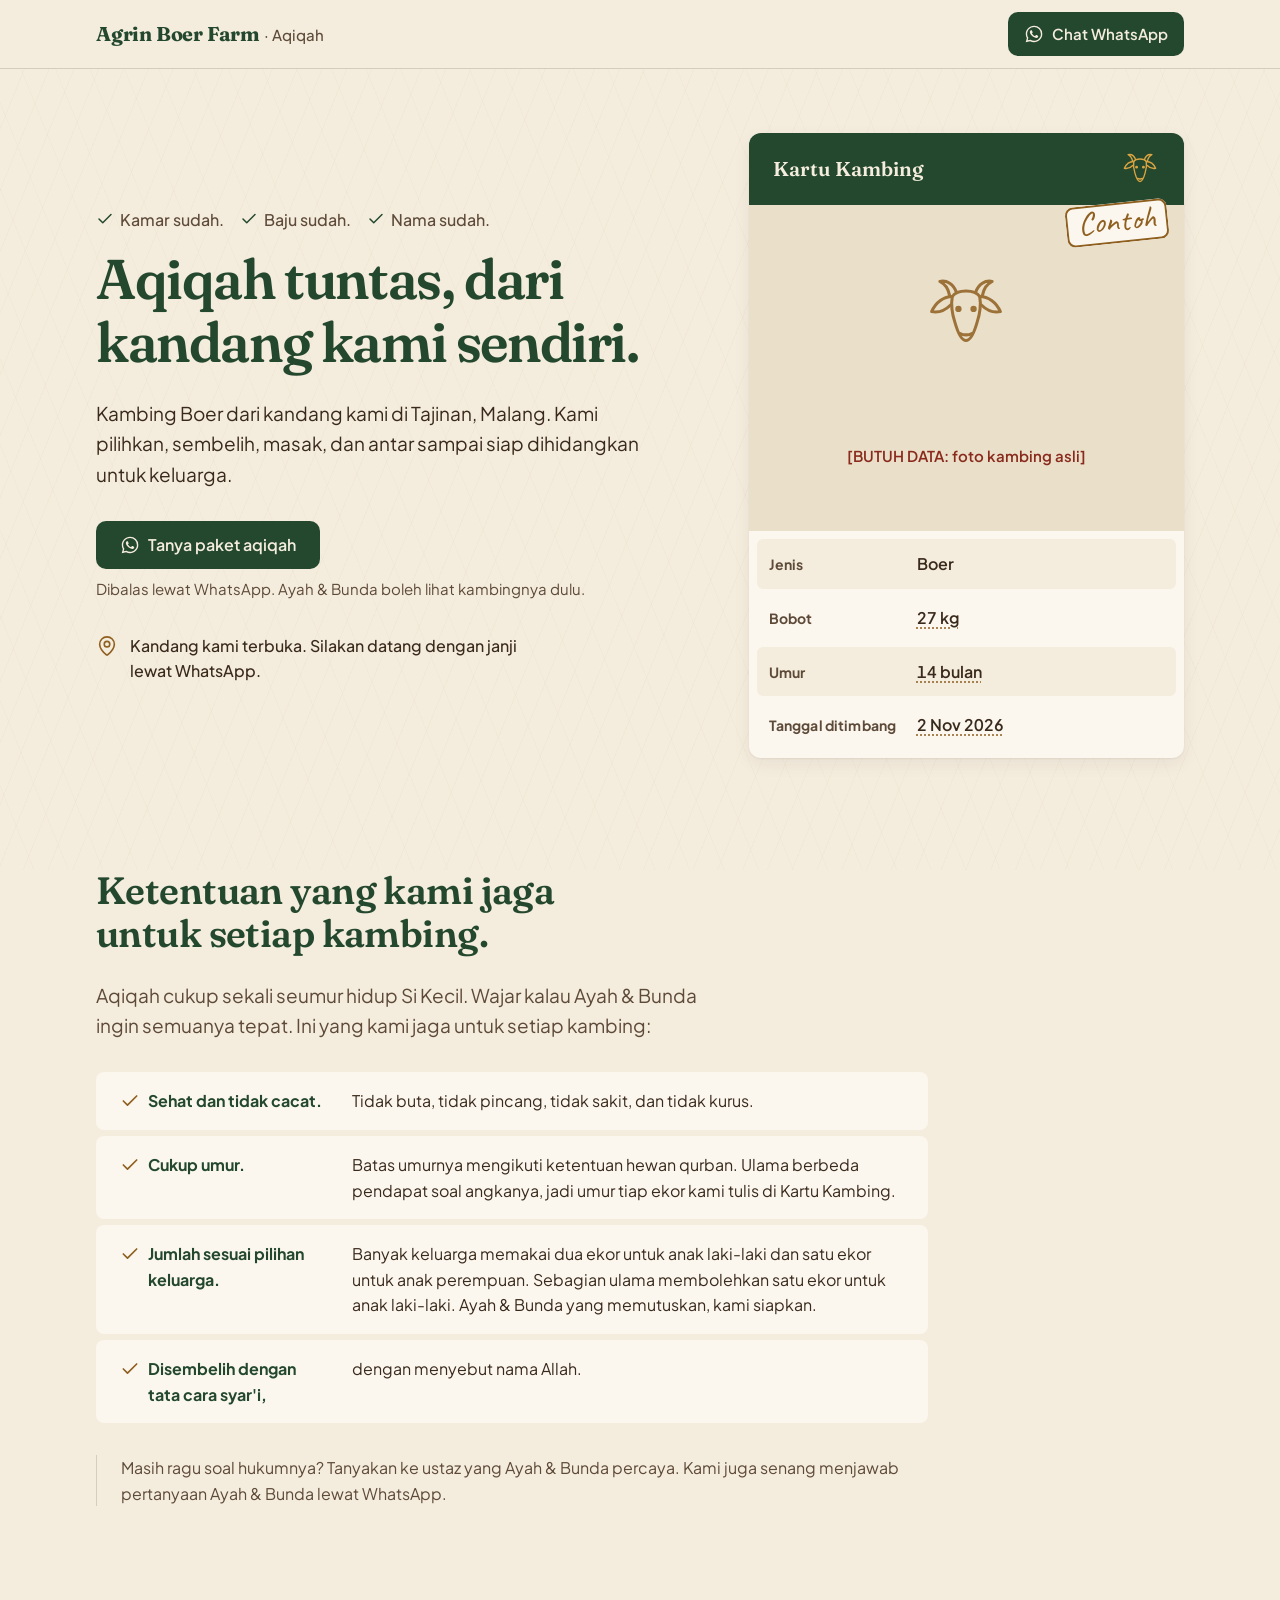
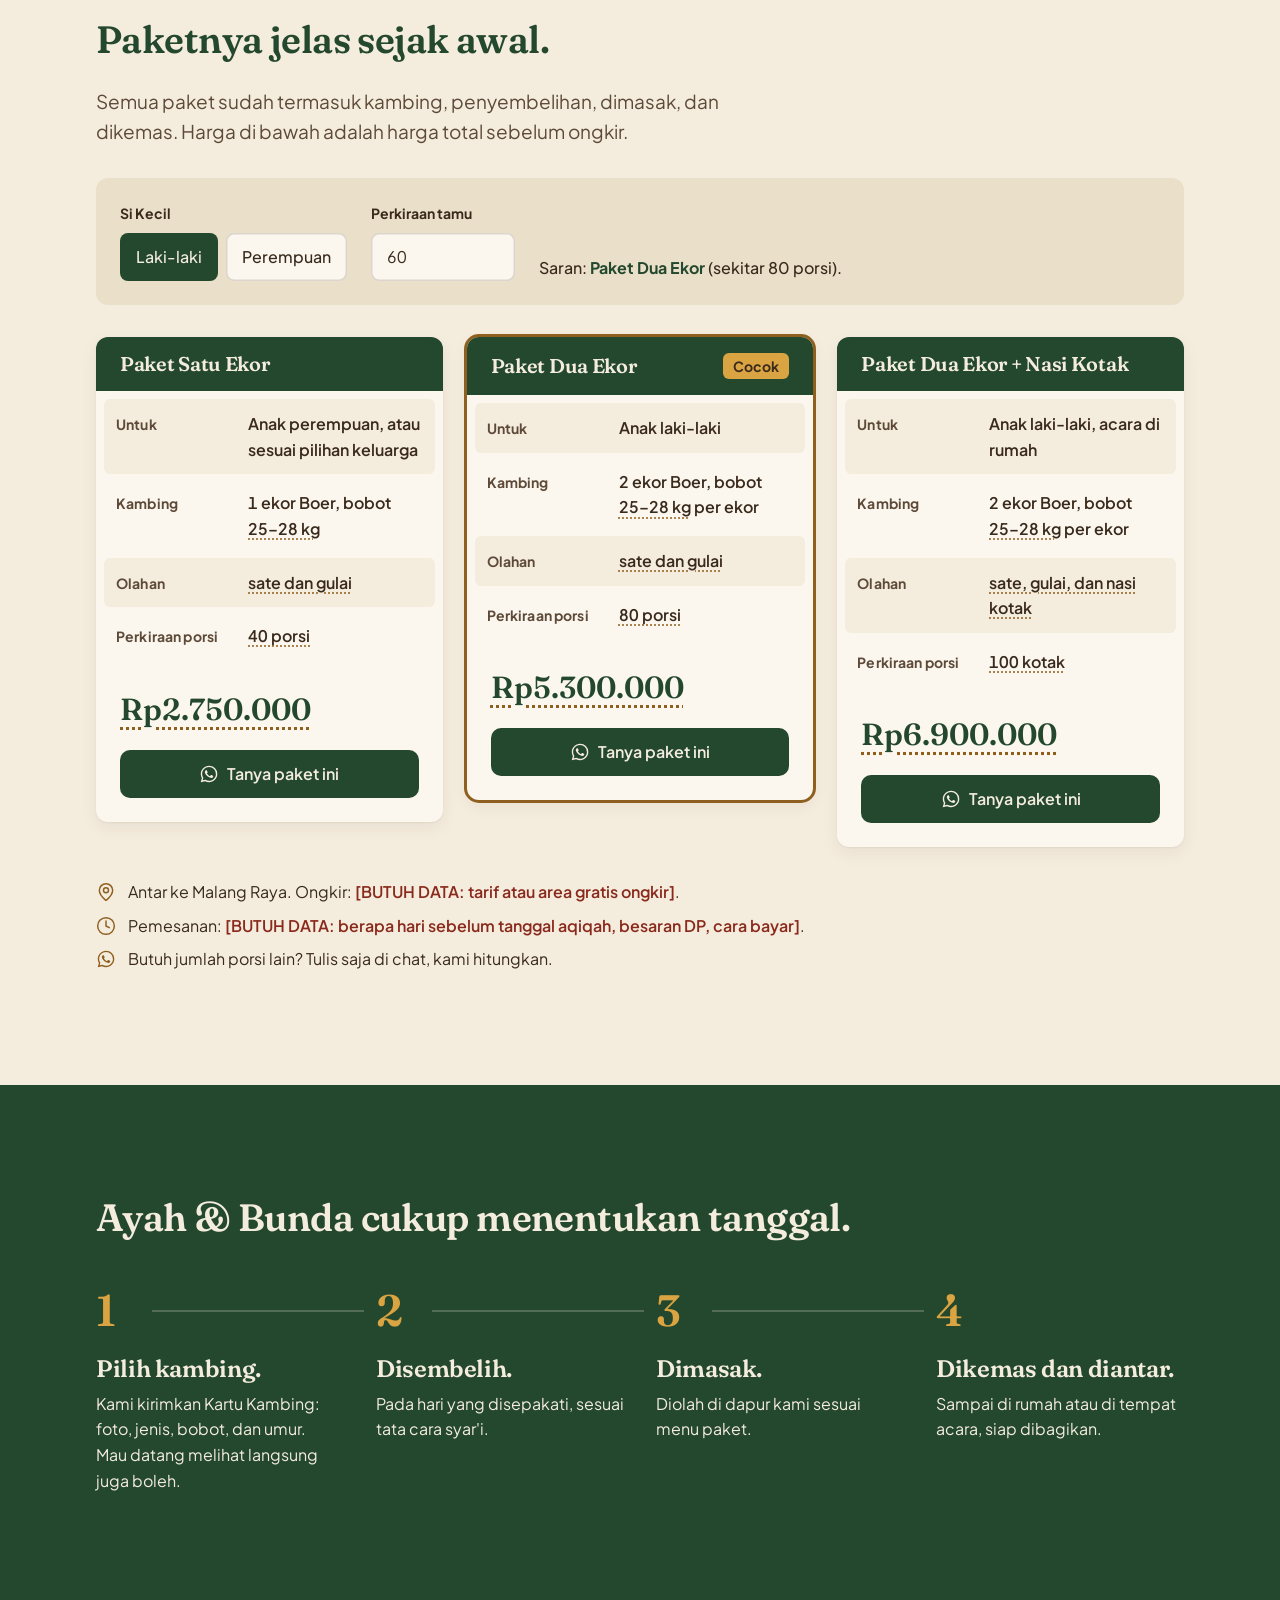
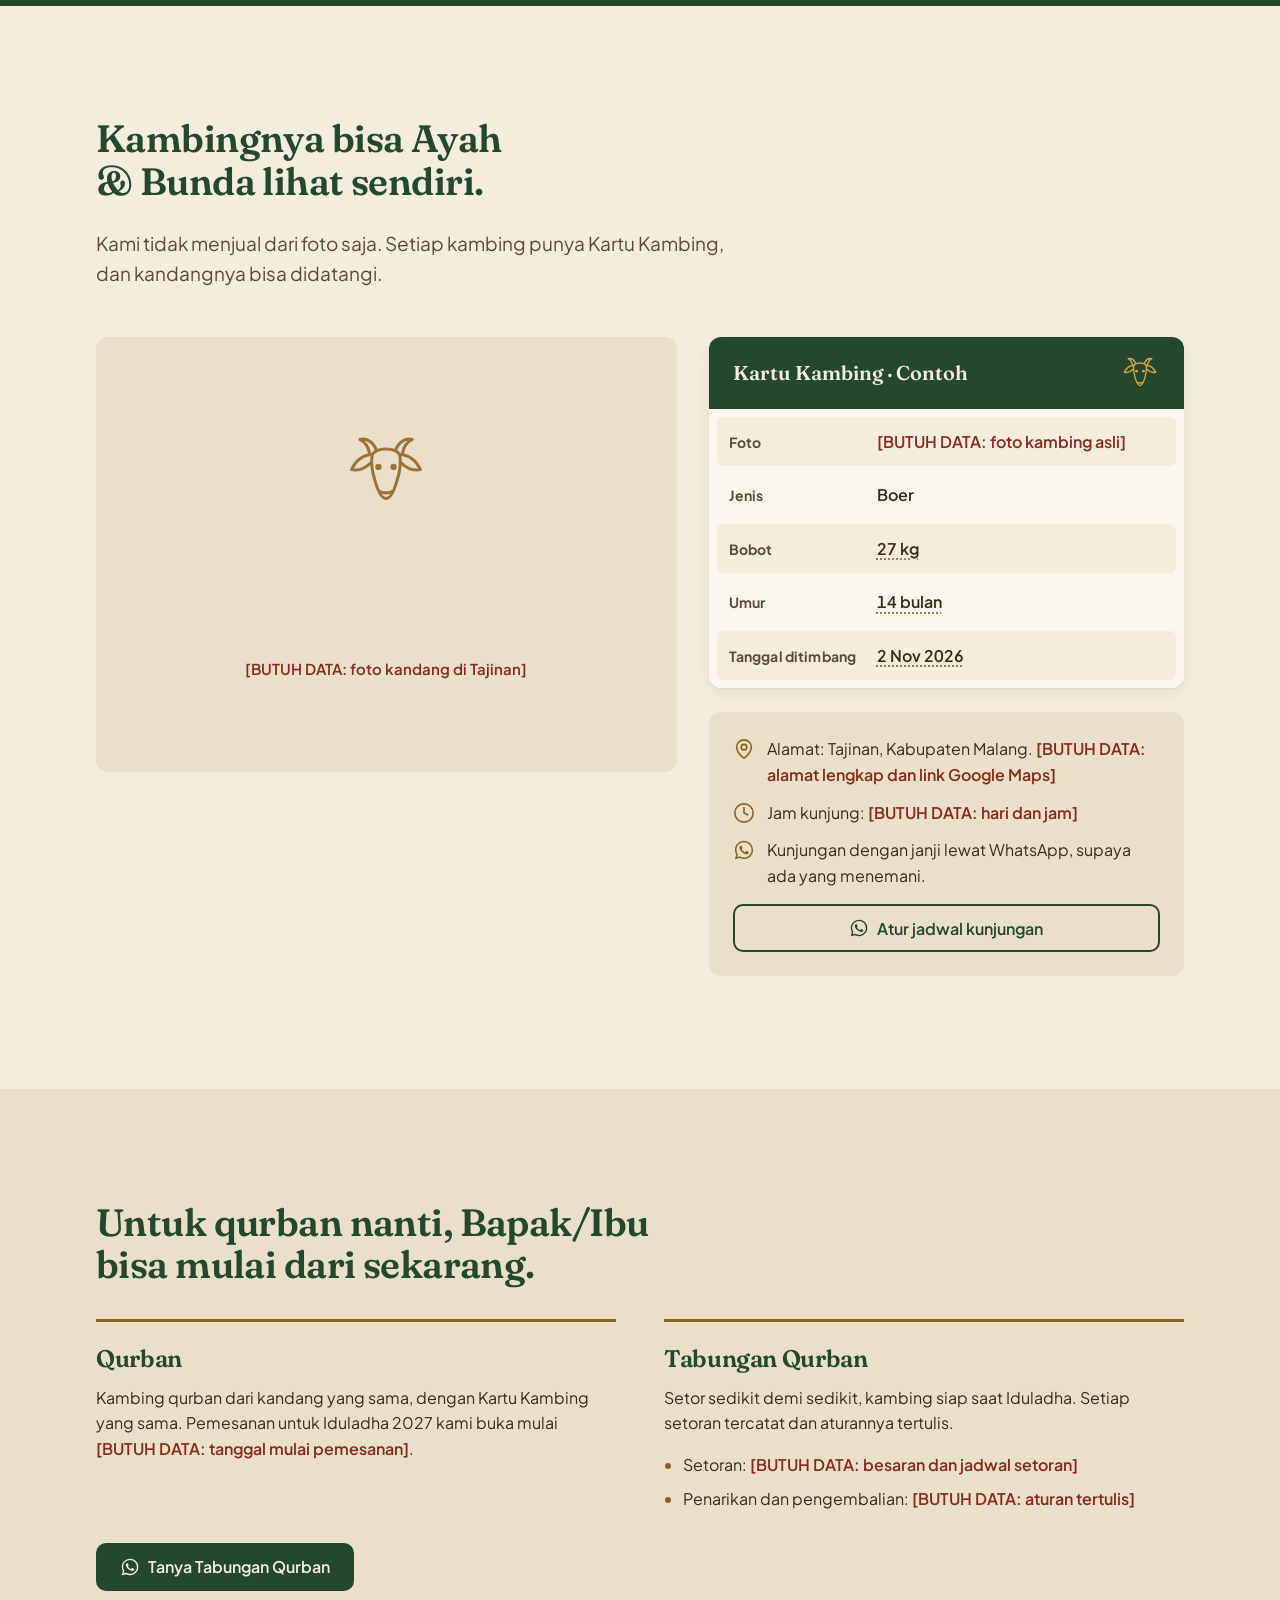
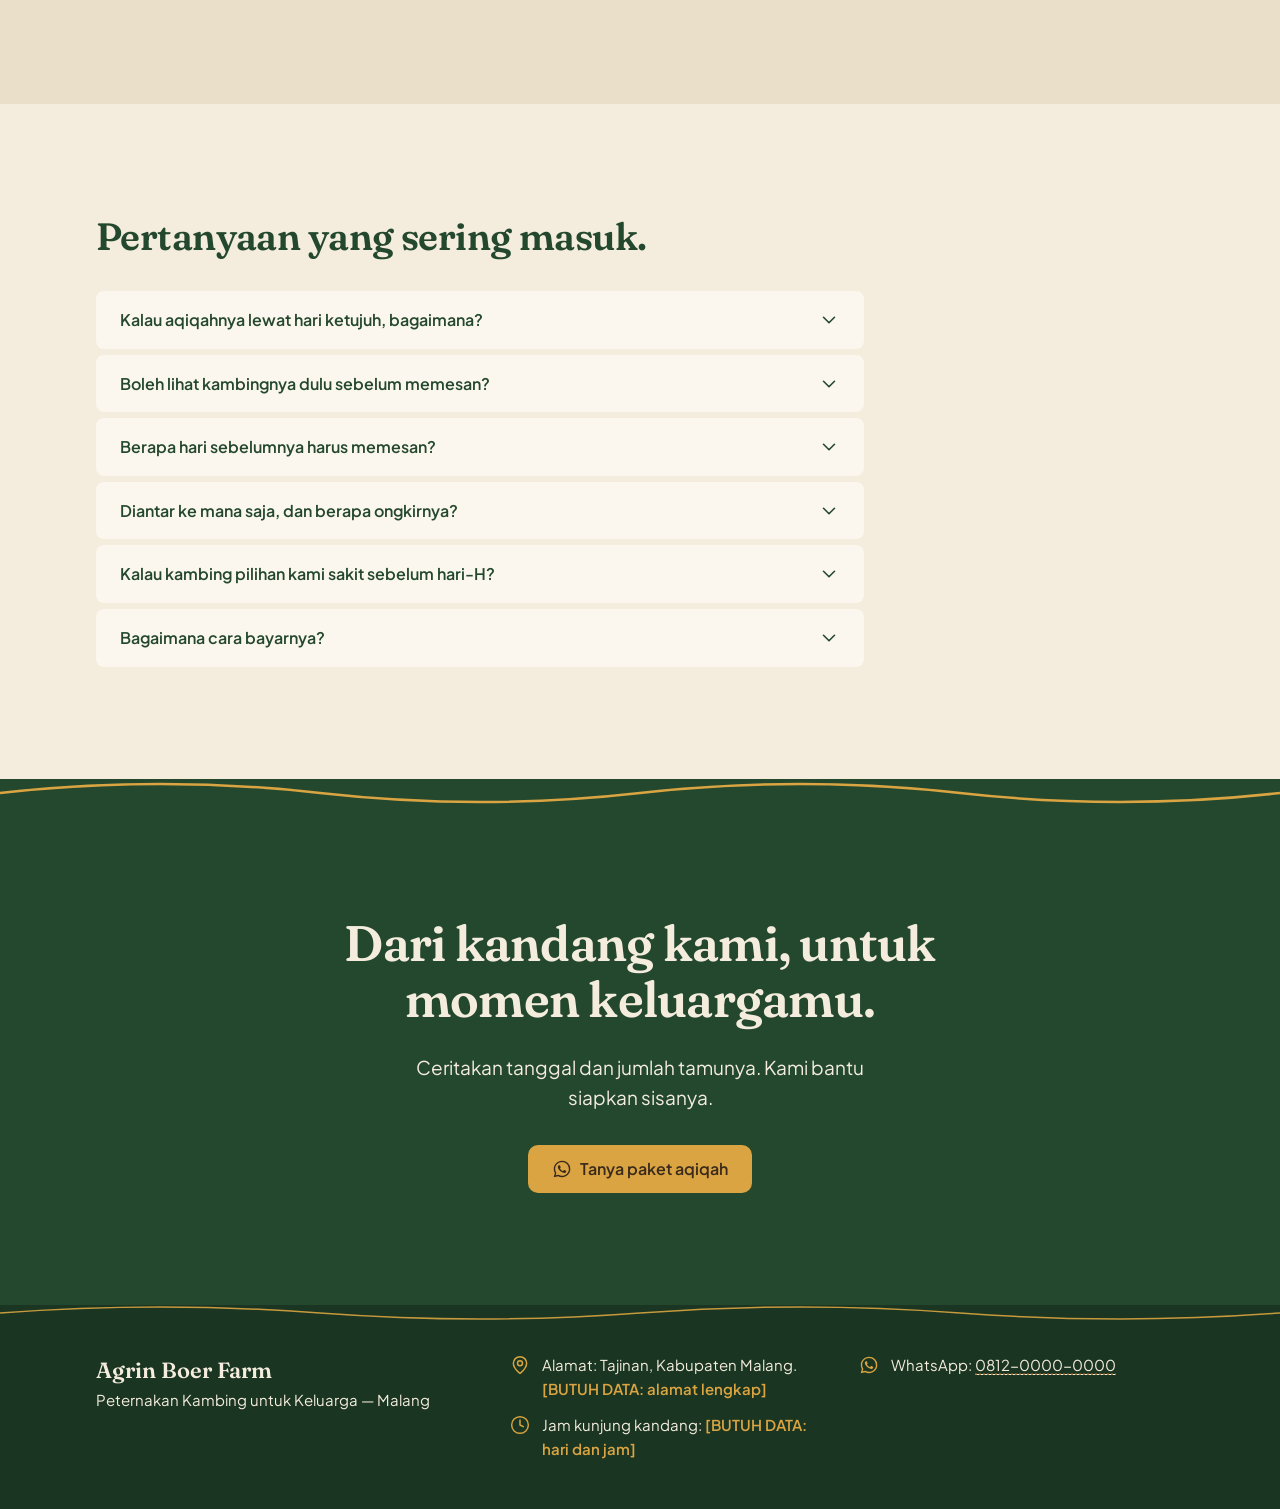
==== site/index.html @ 8908efa6 "Tambah 404.html, favicon, gambar preview, dan alternatif tema latar putih (?tema=putih) Co-Authored-" ====
<!doctype html>
<html lang="id">
<head>
<meta charset="utf-8">
<meta name="viewport" content="width=device-width, initial-scale=1">
<title>Agrin Boer Farm · Aqiqah tuntas dari kandang di Tajinan, Malang</title>
<meta name="description" content="Aqiqah tuntas dari kandang kami sendiri di Tajinan, Malang. Kambing Boer dipilihkan, disembelih, dimasak, dan diantar sampai siap dihidangkan.">
<meta name="theme-color" content="#24482E">
<link rel="icon" href="favicon.svg" type="image/svg+xml">
<link rel="icon" href="favicon-32.png" sizes="32x32" type="image/png">
<link rel="apple-touch-icon" href="apple-touch-icon.png">
<meta property="og:type" content="website">
<meta property="og:locale" content="id_ID">
<meta property="og:site_name" content="Agrin Boer Farm">
<meta property="og:title" content="Aqiqah tuntas, dari kandang kami sendiri. · Agrin Boer Farm">
<meta property="og:description" content="Kambing Boer dari kandang kami di Tajinan, Malang. Kami pilihkan, sembelih, masak, dan antar sampai siap dihidangkan.">
<meta property="og:url" content="https://agrinboer-farm.pages.dev/">
<meta property="og:image" content="https://agrinboer-farm.pages.dev/og-image.png">
<meta property="og:image:width" content="1200">
<meta property="og:image:height" content="630">
<meta property="og:image:alt" content="Agrin Boer Farm: Aqiqah tuntas, dari kandang kami sendiri. Tajinan, Malang.">
<meta name="twitter:card" content="summary_large_image">
<script>
  // Alternatif latar putih untuk perbandingan: tambahkan ?tema=putih di URL.
  if (new URLSearchParams(location.search).get('tema') === 'putih') document.documentElement.dataset.tema = 'putih';
</script>
<link rel="preconnect" href="https://fonts.googleapis.com">
<link rel="preconnect" href="https://fonts.gstatic.com" crossorigin>
<!-- Sementara dari Google Fonts; pindahkan ke self-host sebelum deploy (privasi pengunjung). -->
<link href="https://fonts.googleapis.com/css2?family=Caveat:wght@600&family=Fraunces:opsz,wght@9..144,500;9..144,600;9..144,700&family=Plus+Jakarta+Sans:wght@400;500;600;700&display=swap" rel="stylesheet">
<link rel="stylesheet" href="tokens.css">
<style>
  *, *::before, *::after { box-sizing: border-box; }
  img, svg { display: block; max-width: 100%; }
  button, input { font: inherit; }
  html { scroll-behavior: smooth; -webkit-text-size-adjust: 100%; }
  @media (prefers-reduced-motion: reduce) { html { scroll-behavior: auto; } }
  body {
    margin: 0; background: var(--bg); color: var(--teks);
    font-family: var(--font-isi); font-size: var(--fs-isi); line-height: var(--lh-isi);
    font-weight: var(--fw-isi); caret-color: var(--hijau-kandang);
    -webkit-font-smoothing: antialiased;
  }
  ::selection { background: var(--emas-terang); color: var(--cokelat-tanduk); }
  h1, h2, h3 {
    font-family: var(--font-judul); color: var(--judul); font-weight: var(--fw-judul);
    line-height: var(--lh-judul); letter-spacing: -0.015em; text-wrap: balance; margin: 0;
    font-variation-settings: "SOFT" 50;
  }
  h1 { font-size: var(--fs-h1); letter-spacing: -0.025em; }
  h2 { font-size: var(--fs-h2); }
  h3 { font-size: var(--fs-h3); }
  p { margin: 0; text-wrap: pretty; }
  a { color: inherit; text-underline-offset: 0.2em; }
  :focus-visible { outline: 3px solid var(--fokus); outline-offset: 3px; border-radius: 4px; }
  .di-bidang :focus-visible { outline-color: var(--fokus-di-bidang); }

  .lewati {
    position: absolute; left: var(--gutter); top: -100px; z-index: 50;
    background: var(--tombol-bg); color: var(--tombol-teks); padding: var(--sp-3) var(--sp-4);
    border-radius: var(--radius-tombol); font-weight: var(--fw-tombol); text-decoration: none;
  }
  .lewati:focus { top: var(--sp-3); }

  .wrap { max-width: var(--lebar-maks); margin-inline: auto; padding-inline: var(--gutter); }
  @media (min-width: 768px) { .wrap { padding-inline: var(--sp-6); } }
  .section { padding-block: var(--sp-section); }
  .sempit { max-width: var(--lebar-teks); }
  .lembut { color: var(--teks-lembut); }
  .judul-section { margin-bottom: var(--sp-5); }
  .pengantar { font-size: var(--fs-isi-besar); color: var(--teks-lembut); max-width: 40rem; }

  /* Tombol */
  .btn {
    display: inline-flex; align-items: center; justify-content: center; gap: var(--sp-2);
    min-height: var(--target-min); padding: 0 var(--sp-5); border-radius: var(--radius-tombol);
    background: var(--tombol-bg); color: var(--tombol-teks); font-weight: var(--fw-tombol);
    font-size: 1rem; text-decoration: none; border: 0; cursor: pointer;
    transition: background-color var(--dur-cepat) var(--ease), transform var(--dur-cepat) var(--ease);
  }
  .btn:hover { background: var(--tombol-bg-hover); }
  .btn:active { transform: translateY(1px); }
  .btn svg { width: 20px; height: 20px; flex: none; }
  .btn--bidang { background: var(--tombol-bidang-bg); color: var(--tombol-bidang-teks); }
  .btn--bidang:hover { background: var(--tombol-bidang-bg-hover); }
  .btn--garis { background: transparent; color: var(--judul); box-shadow: inset 0 0 0 2px var(--judul); }
  .btn--garis:hover { background: color-mix(in srgb, var(--hijau-kandang) 8%, transparent); }
  .btn--lebar { width: 100%; }

  /* Header */
  .header { border-bottom: 1px solid var(--garis); }
  .header .wrap { display: flex; align-items: center; justify-content: space-between; gap: var(--sp-4); min-height: 68px; }
  .wordmark { font-family: var(--font-judul); font-weight: 700; font-size: 1.25rem; color: var(--judul); text-decoration: none; letter-spacing: -0.01em; }
  .wordmark span { font-family: var(--font-isi); font-weight: 500; font-size: 0.9375rem; color: var(--teks-lembut); letter-spacing: 0; }
  .header .btn { min-height: 44px; padding: 0 var(--sp-4); font-size: 0.9375rem; }
  .wordmark { white-space: nowrap; }
  @media (max-width: 420px) {
    .header .btn .teks-panjang { display: none; }
    .wordmark { font-size: 1.0625rem; }
    .wordmark span { font-size: 0.875rem; }
  }

  /* Hero */
  .hero { padding-block: var(--sp-7) var(--sp-section); position: relative; overflow: hidden; }
  .hero::before {
    /* tekstur jerami halus dari garis-garis tipis, bukan gambar */
    content: ""; position: absolute; inset: 0; pointer-events: none; opacity: 0.5;
    background-image:
      repeating-linear-gradient(112deg, transparent 0 22px, rgb(143 95 31 / 0.05) 22px 23px),
      repeating-linear-gradient(68deg, transparent 0 31px, rgb(143 95 31 / 0.04) 31px 32px);
  }
  .hero .wrap { position: relative; display: grid; gap: var(--sp-7); align-items: center; }
  @media (min-width: 960px) { .hero .wrap { grid-template-columns: 1.15fr 0.85fr; gap: var(--sp-8); } .hero { padding-top: var(--sp-8); } }
  .persiapan { display: flex; flex-wrap: wrap; gap: var(--sp-2) var(--sp-4); margin: 0 0 var(--sp-4); padding: 0; list-style: none; color: var(--teks-lembut); font-weight: 500; }
  .persiapan li { display: inline-flex; align-items: center; gap: 6px; }
  .persiapan svg { width: 18px; height: 18px; color: var(--hijau-kandang); }
  .hero h1 { max-width: 16ch; }
  .hero .sub { margin-top: var(--sp-5); font-size: var(--fs-isi-besar); max-width: 34rem; }
  .hero .aksi { margin-top: var(--sp-6); display: flex; flex-direction: column; align-items: flex-start; gap: var(--sp-2); }
  .hero .mikro { font-size: 0.9375rem; color: var(--teks-lembut); }
  .trust { margin-top: var(--sp-6); display: flex; gap: var(--sp-3); align-items: flex-start; max-width: 30rem; font-weight: 500; }
  .trust svg { width: 22px; height: 22px; flex: none; color: var(--emas-tua); margin-top: 2px; }
  @media (max-width: 599px) { .hero .aksi .btn { width: 100%; } }
  @media (max-width: 959px) { .hero .kartu { max-width: 30rem; } }

  /* Kartu Kambing */
  .kartu {
    background: var(--bg-kartu); border-radius: var(--radius-kartu); box-shadow: var(--bayangan-kartu);
    overflow: hidden; position: relative;
  }
  .kartu-kepala {
    display: flex; align-items: center; justify-content: space-between; gap: var(--sp-3);
    padding: var(--sp-4) var(--sp-5); background: var(--hijau-kandang); color: var(--teks-di-bidang);
  }
  .kartu-kepala .nama { font-family: var(--font-judul); font-size: 1.25rem; font-weight: 600; }
  .kartu-kepala svg { width: 40px; height: 40px; color: var(--emas-terang); }
  .stempel {
    position: absolute; top: 70px; right: var(--sp-4); z-index: 2; transform: rotate(-6deg);
    font-family: var(--font-tangan); font-size: var(--fs-tangan); line-height: 1; color: var(--emas-tua);
    background: var(--bg-kartu); padding: 2px 12px 6px; border-radius: 8px;
    box-shadow: inset 0 0 0 2px var(--emas-tua);
  }
  .slot-foto {
    position: relative; display: grid; place-items: center; text-align: center; gap: var(--sp-2);
    aspect-ratio: 4 / 3; padding: var(--sp-5); background: var(--bg-tua); color: var(--teks-lembut);
    font-size: 0.9375rem;
  }
  .slot-foto svg { width: 88px; height: 88px; color: var(--emas-tua); opacity: 0.85; }
  .baris { margin: 0; padding: var(--sp-2); display: grid; gap: 4px; }
  .baris > div {
    display: grid; grid-template-columns: 8.5rem 1fr; gap: var(--sp-3); align-items: baseline;
    padding: var(--sp-3) var(--sp-3); border-radius: 6px;
  }
  .baris > div:nth-child(odd) { background: var(--bg-baris); }
  .baris dt { font-size: var(--fs-kecil); font-weight: var(--fw-label); color: var(--teks-lembut); letter-spacing: 0.01em; }
  .baris dd { margin: 0; font-weight: 600; color: var(--teks); font-variant-numeric: tabular-nums; }
  .kartu-kaki { padding: var(--sp-3) var(--sp-5) var(--sp-4); font-size: var(--fs-kecil); color: var(--teks-lembut); }
  .js-gerak .kartu[data-isi] .baris > div { opacity: 0; transform: translateY(8px); }
  .kartu[data-isi].terisi .baris > div {
    opacity: 1; transform: none;
    transition: opacity var(--dur-masuk) var(--ease), transform var(--dur-masuk) var(--ease);
    transition-delay: calc(var(--i, 0) * var(--jeda-baris));
  }

  /* Ketentuan */
  .ketentuan { display: grid; gap: 6px; margin: var(--sp-6) 0; padding: 0; }
  .ketentuan > div {
    display: grid; gap: var(--sp-2); padding: var(--sp-4) var(--sp-5);
    background: var(--bg-blok); border-radius: var(--radius-isian);
  }
  @media (min-width: 720px) { .ketentuan > div { grid-template-columns: 13rem 1fr; gap: var(--sp-5); } }
  .ketentuan dt { font-weight: var(--fw-label); color: var(--judul); display: flex; gap: var(--sp-2); }
  .ketentuan dt svg { width: 20px; height: 20px; flex: none; margin-top: 3px; color: var(--emas-tua); }
  .ketentuan dd { margin: 0; }
  .catatan-ustaz { padding-left: var(--sp-5); border-left: 1px solid var(--garis); color: var(--teks-lembut); }

  /* Paket */
  .pemilih {
    margin-top: var(--sp-6); padding: var(--sp-5); background: var(--bg-tua); border-radius: var(--radius-kartu);
    display: grid; gap: var(--sp-5);
  }
  @media (min-width: 860px) { .pemilih { grid-template-columns: auto auto 1fr; align-items: end; } }
  .pemilih fieldset { border: 0; margin: 0; padding: 0; min-width: 0; }
  .pemilih legend, .pemilih label.label { font-weight: var(--fw-label); font-size: var(--fs-kecil); color: var(--teks); margin-bottom: var(--sp-2); padding: 0; display: block; }
  .pilihan { display: flex; gap: var(--sp-2); flex-wrap: wrap; }
  .pilihan label {
    position: relative; display: inline-flex; align-items: center; min-height: var(--target-min);
    padding: 0 var(--sp-4); border-radius: var(--radius-isian); background: var(--bg-kartu);
    box-shadow: inset 0 0 0 1.5px var(--garis); cursor: pointer; font-weight: 500;
    transition: box-shadow var(--dur-cepat) var(--ease), background-color var(--dur-cepat) var(--ease);
  }
  .pilihan input { position: absolute; opacity: 0; inset: 0; margin: 0; cursor: pointer; }
  .pilihan label:hover { box-shadow: inset 0 0 0 1.5px var(--hijau-kandang); }
  .pilihan label:has(input:checked) { background: var(--hijau-kandang); color: var(--teks-di-bidang); box-shadow: none; }
  .pilihan label:has(input:focus-visible) { outline: 3px solid var(--fokus); outline-offset: 3px; }
  .isian {
    min-height: var(--target-min); width: 9rem; padding: 0 var(--sp-4); border-radius: var(--radius-isian);
    border: 0; box-shadow: inset 0 0 0 1.5px var(--garis); background: var(--bg-kartu);
    font: inherit; color: var(--teks); font-variant-numeric: tabular-nums;
  }
  .isian:hover { box-shadow: inset 0 0 0 1.5px var(--hijau-kandang); }
  .isian[aria-invalid="true"] { box-shadow: inset 0 0 0 2px var(--galat); }
  .galat { color: var(--galat); font-size: var(--fs-kecil); font-weight: 600; margin-top: var(--sp-2); }
  .saran { font-weight: 500; min-height: 1.6em; }
  .saran strong { color: var(--judul); }

  .paket { display: grid; gap: var(--sp-5); margin-top: var(--sp-6); }
  @media (min-width: 900px) { .paket { grid-template-columns: repeat(3, 1fr); align-items: start; } }
  .paket .kartu { transition: box-shadow var(--dur-cepat) var(--ease), transform var(--dur-cepat) var(--ease); }
  .paket .kartu.disarankan { box-shadow: 0 0 0 3px var(--emas-tua), var(--bayangan-kartu); }
  .paket .baris > div { grid-template-columns: 7.5rem 1fr; }
  .harga { padding: var(--sp-4) var(--sp-5) 0; }
  .harga .angka { font-family: var(--font-judul); font-size: var(--fs-harga); font-weight: 600; color: var(--judul); font-variant-numeric: tabular-nums; }
  .harga .ket { font-size: var(--fs-kecil); color: var(--teks-lembut); }
  .paket .kartu .btn { margin: var(--sp-4) var(--sp-5) var(--sp-5); width: calc(100% - 2 * var(--sp-5)); }
  .tanda-saran { display: none; font-size: var(--fs-kecil); font-weight: 700; color: var(--cokelat-tanduk); background: var(--emas-terang); padding: 2px 10px; border-radius: 6px; }
  .disarankan .tanda-saran { display: inline-block; }
  .info-paket { margin: var(--sp-6) 0 0; padding: 0; list-style: none; display: grid; gap: var(--sp-2); }
  .info-paket li { display: flex; gap: var(--sp-3); }
  .info-paket svg { width: 20px; height: 20px; flex: none; margin-top: 3px; color: var(--emas-tua); }

  /* Alur: bidang hijau */
  .di-bidang { background: var(--bg-bidang); color: var(--teks-di-bidang); }
  .di-bidang h2, .di-bidang h3 { color: var(--teks-di-bidang); }
  .alur { list-style: none; margin: var(--sp-7) 0 0; padding: 0; display: grid; gap: var(--sp-6); counter-reset: langkah; }
  .alur li { position: relative; padding-left: 4rem; }
  .alur li::before {
    counter-increment: langkah; content: counter(langkah);
    position: absolute; left: 0; top: -0.15em; font-family: var(--font-judul); font-size: 2.75rem;
    line-height: 1; font-weight: 600; color: var(--aksen-di-bidang);
  }
  .alur li:not(:last-child)::after {
    content: ""; position: absolute; left: 0.85rem; top: 3.2rem; bottom: calc(-1 * var(--sp-6) + 0.5rem);
    width: 2px; background: var(--garis-di-bidang);
  }
  .alur h3 { margin-bottom: var(--sp-2); }
  .alur p { color: var(--teks-di-bidang); }
  @media (min-width: 900px) {
    .alur { grid-template-columns: repeat(4, 1fr); gap: var(--sp-6); }
    .alur li { padding-left: 0; padding-top: 4.25rem; }
    .alur li::before { top: 0; }
    .alur li:not(:last-child)::after { left: 3.5rem; right: calc(-1 * var(--sp-6) + 0.75rem); top: 1.35rem; bottom: auto; width: auto; height: 2px; }
  }

  /* Kandang terbuka */
  .kandang { display: grid; gap: var(--sp-6); margin-top: var(--sp-7); }
  @media (min-width: 960px) { .kandang { grid-template-columns: 1.1fr 0.9fr; align-items: start; } }
  .kandang .foto-besar { border-radius: var(--radius-kartu); overflow: hidden; }
  .kandang .foto-besar .slot-foto { aspect-ratio: 4 / 3; min-height: 260px; }
  .kunjungan { margin-top: var(--sp-5); padding: var(--sp-5); background: var(--bg-tua); border-radius: var(--radius-kartu); display: grid; gap: var(--sp-4); }
  .kunjungan ul { list-style: none; margin: 0; padding: 0; display: grid; gap: var(--sp-3); }
  .kunjungan li { display: flex; gap: var(--sp-3); }
  .kunjungan li svg { width: 22px; height: 22px; flex: none; margin-top: 2px; color: var(--emas-tua); }

  /* Qurban */
  .qurban { background: var(--bg-tua); }
  .qurban-kolom { display: grid; gap: var(--sp-6); margin-top: var(--sp-6); }
  @media (min-width: 860px) { .qurban-kolom { grid-template-columns: 1fr 1fr; gap: var(--sp-7); } }
  .qurban-kolom > div { padding-top: var(--sp-5); border-top: 3px solid var(--emas-tua); }
  .qurban-kolom h3 { margin-bottom: var(--sp-3); }
  .qurban-kolom ul { margin: var(--sp-4) 0 0; padding-left: 1.2rem; display: grid; gap: var(--sp-2); }
  .qurban-kolom li::marker { color: var(--emas-tua); }

  /* FAQ */
  .faq { margin-top: var(--sp-6); display: grid; gap: 6px; }
  .faq details { background: var(--bg-blok); border-radius: var(--radius-isian); }
  .faq summary {
    list-style: none; cursor: pointer; display: flex; align-items: center; justify-content: space-between; gap: var(--sp-4);
    min-height: var(--target-min); padding: var(--sp-4) var(--sp-5); font-weight: 600; color: var(--judul); border-radius: var(--radius-isian);
  }
  .faq summary::-webkit-details-marker { display: none; }
  .faq summary:hover { background: color-mix(in srgb, var(--hijau-kandang) 5%, transparent); }
  .faq summary svg { width: 22px; height: 22px; flex: none; transition: transform var(--dur-cepat) var(--ease); }
  .faq details[open] summary svg { transform: rotate(180deg); }
  .faq .jawab { padding: 0 var(--sp-5) var(--sp-5); }

  /* CTA akhir */
  .cta-akhir { position: relative; text-align: center; padding-top: calc(var(--sp-section) + 24px); }
  .gelombang { position: absolute; top: 0; left: 0; width: 100%; height: 28px; color: var(--emas-terang); }
  .cta-akhir h2 { font-size: clamp(2rem, 1.6rem + 1.9vw, 3.25rem); max-width: 18ch; margin-inline: auto; }
  .cta-akhir p { margin: var(--sp-5) auto var(--sp-6); max-width: 32rem; font-size: var(--fs-isi-besar); }

  /* Footer */
  .footer { background: var(--bg-footer); color: var(--teks-di-bidang); padding-block: var(--sp-7); font-size: 0.9375rem; position: relative; }
  .footer svg.gelombang { top: -1px; width: 100%; height: 18px; margin: 0; opacity: 0.9; }
  .footer .wrap { display: grid; gap: var(--sp-5); }
  @media (min-width: 860px) { .footer .wrap { grid-template-columns: 1.2fr 1fr 1fr; align-items: start; } }
  .footer .nama { font-family: var(--font-judul); font-size: 1.375rem; font-weight: 600; }
  .footer ul { list-style: none; margin: 0; padding: 0; display: grid; gap: var(--sp-3); }
  .footer li { display: flex; gap: var(--sp-3); }
  .footer svg { width: 20px; height: 20px; flex: none; margin-top: 2px; color: var(--emas-terang); }

  /* Sticky WA (HP) */
  .sticky-wa {
    position: fixed; left: 0; right: 0; bottom: 0; z-index: 40; padding: var(--sp-3) var(--gutter) calc(var(--sp-3) + env(safe-area-inset-bottom));
    background: var(--bg-kartu); box-shadow: 0 -4px 16px rgb(58 42 28 / 0.1);
    transform: translateY(110%); visibility: hidden;
    transition: transform var(--dur-cepat) var(--ease), visibility 0s linear var(--dur-cepat);
  }
  .sticky-wa.tampil { transform: none; visibility: visible; transition: transform var(--dur-cepat) var(--ease); }
  @media (min-width: 768px) { .sticky-wa { display: none; } }
  @media (max-width: 767px) { body { padding-bottom: 76px; } }

  [data-dummy] { text-decoration: underline dotted var(--emas-tua); text-underline-offset: 0.22em; }
  .butuh { color: var(--galat); font-weight: 600; }
  .di-bidang .butuh { color: var(--emas-terang); }
</style>
</head>
<body>
<a class="lewati" href="#konten">Lewati ke konten</a>

<svg width="0" height="0" style="position:absolute" aria-hidden="true">
  <defs>
    <symbol id="i-wa" viewBox="0 0 24 24"><path fill="currentColor" d="M12.04 2C6.58 2 2.13 6.45 2.13 11.91c0 1.75.46 3.45 1.32 4.95L2.05 22l5.25-1.38a9.9 9.9 0 0 0 4.74 1.21h.01c5.46 0 9.91-4.45 9.91-9.91A9.91 9.91 0 0 0 12.04 2Zm0 18.15h-.01a8.2 8.2 0 0 1-4.19-1.15l-.3-.18-3.12.82.83-3.04-.2-.31a8.23 8.23 0 0 1-1.26-4.38c0-4.54 3.7-8.24 8.25-8.24a8.24 8.24 0 0 1 8.24 8.25c0 4.54-3.7 8.23-8.24 8.23Zm4.52-6.16c-.25-.12-1.47-.72-1.69-.81-.23-.08-.39-.12-.56.13-.16.24-.64.8-.78.97-.15.16-.29.18-.54.06-.25-.12-1.05-.39-1.99-1.23-.74-.66-1.23-1.47-1.38-1.72-.14-.25-.01-.38.11-.5.11-.11.25-.29.37-.43.13-.15.17-.25.25-.41.08-.17.04-.31-.02-.43-.06-.13-.56-1.34-.76-1.84-.2-.48-.41-.42-.56-.42h-.48c-.17 0-.43.06-.66.31-.22.25-.86.85-.86 2.07 0 1.22.89 2.4 1.01 2.56.12.17 1.75 2.67 4.23 3.74.59.26 1.05.41 1.41.52.59.19 1.13.16 1.56.1.48-.07 1.47-.6 1.67-1.18.21-.58.21-1.07.15-1.18-.06-.1-.23-.16-.48-.29Z"/></symbol>
    <symbol id="i-cek" viewBox="0 0 24 24"><path fill="none" stroke="currentColor" stroke-width="2" stroke-linecap="round" stroke-linejoin="round" d="M20 6 9 17l-5-5"/></symbol>
    <symbol id="i-pin" viewBox="0 0 24 24"><g fill="none" stroke="currentColor" stroke-width="1.75" stroke-linecap="round" stroke-linejoin="round"><path d="M20 10c0 4.99-5.54 10.19-7.4 11.79a1 1 0 0 1-1.2 0C9.54 20.19 4 14.99 4 10a8 8 0 0 1 16 0"/><circle cx="12" cy="10" r="3"/></g></symbol>
    <symbol id="i-jam" viewBox="0 0 24 24"><g fill="none" stroke="currentColor" stroke-width="1.75" stroke-linecap="round" stroke-linejoin="round"><circle cx="12" cy="12" r="10"/><path d="M12 6v6l4 2"/></g></symbol>
    <symbol id="i-chevron" viewBox="0 0 24 24"><path fill="none" stroke="currentColor" stroke-width="1.75" stroke-linecap="round" stroke-linejoin="round" d="m6 9 6 6 6-6"/></symbol>
    <!-- Siluet kepala Boer: dahi lebar, tanduk melengkung ke belakang, telinga panjang terkulai -->
    <symbol id="i-boer" viewBox="0 0 64 64"><g fill="none" stroke="currentColor" stroke-width="2.2" stroke-linecap="round" stroke-linejoin="round"><path d="M25 17c-2-6-7-9-12-8 4 2 6 5 7 10"/><path d="M39 17c2-6 7-9 12-8-4 2-6 5-7 10"/><path d="M22 20c-6 0-12 4-15 11 5 1 10-1 14-5"/><path d="M42 20c6 0 12 4 15 11-5 1-10-1-14-5"/><path d="M22 20c2-3 6-4 10-4s8 1 10 4c1 6 0 13-2 19-2 7-5 13-8 13s-6-6-8-13c-2-6-3-13-2-19Z"/><path d="M28 47c1.5 1.2 6.5 1.2 8 0"/><circle cx="26.5" cy="29" r="1.2" fill="currentColor"/><circle cx="37.5" cy="29" r="1.2" fill="currentColor"/></g></symbol>
  </defs>
</svg>

<header class="header">
  <div class="wrap">
    <a class="wordmark" href="#konten">Agrin Boer Farm <span>· Aqiqah</span></a>
    <a class="btn" href="https://wa.me/62812000000000" target="_blank" rel="noopener noreferrer" data-wa="Assalamu'alaikum, saya mau tanya paket aqiqah Agrin. Perkiraan tanggal aqiqah: …" data-dummy-wa>
      <svg aria-hidden="true"><use href="#i-wa"/></svg><span>Chat <span class="teks-panjang">WhatsApp</span></span>
    </a>
  </div>
</header>

<main id="konten">

  <!-- 2. Hero -->
  <section class="hero" aria-labelledby="judul-hero">
    <div class="wrap">
      <div>
        <ul class="persiapan" aria-label="Kamar sudah. Baju sudah. Nama sudah.">
          <li><svg aria-hidden="true"><use href="#i-cek"/></svg>Kamar sudah.</li>
          <li><svg aria-hidden="true"><use href="#i-cek"/></svg>Baju sudah.</li>
          <li><svg aria-hidden="true"><use href="#i-cek"/></svg>Nama sudah.</li>
        </ul>
        <h1 id="judul-hero">Aqiqah tuntas, dari kandang kami sendiri.</h1>
        <p class="sub">Kambing Boer dari kandang kami di Tajinan, Malang. Kami pilihkan, sembelih, masak, dan antar sampai siap dihidangkan untuk keluarga.</p>
        <div class="aksi">
          <a class="btn" href="https://wa.me/62812000000000" target="_blank" rel="noopener noreferrer" data-wa="Assalamu'alaikum, saya mau tanya paket aqiqah Agrin. Perkiraan tanggal aqiqah: …" data-dummy-wa>
            <svg aria-hidden="true"><use href="#i-wa"/></svg>Tanya paket aqiqah
          </a>
          <p class="mikro">Dibalas lewat WhatsApp. Ayah &amp; Bunda boleh lihat kambingnya dulu.</p>
        </div>
        <p class="trust"><svg aria-hidden="true"><use href="#i-pin"/></svg>Kandang kami terbuka. Silakan datang dengan janji lewat WhatsApp.</p>
      </div>

      <article class="kartu" data-isi aria-label="Contoh Kartu Kambing">
        <div class="kartu-kepala">
          <span class="nama">Kartu Kambing</span>
          <svg aria-hidden="true"><use href="#i-boer"/></svg>
        </div>
        <span class="stempel" aria-hidden="true">Contoh</span>
        <div class="slot-foto" data-sementara>
          <svg aria-hidden="true"><use href="#i-boer"/></svg>
          <span class="butuh">[BUTUH DATA: foto kambing asli]</span>
        </div>
        <dl class="baris">
          <div style="--i:0"><dt>Jenis</dt><dd>Boer</dd></div>
          <div style="--i:1"><dt>Bobot</dt><dd><span data-dummy>27 kg</span></dd></div>
          <div style="--i:2"><dt>Umur</dt><dd><span data-dummy>14 bulan</span></dd></div>
          <div style="--i:3"><dt>Tanggal ditimbang</dt><dd><span data-dummy>2 Nov 2026</span></dd></div>
        </dl>
      </article>
    </div>
  </section>

  <!-- 3. Sesuai ketentuan -->
  <section class="section" style="padding-top:0" aria-labelledby="judul-ketentuan">
    <div class="wrap">
      <div class="sempit" style="max-width:52rem">
        <h2 id="judul-ketentuan" class="judul-section">Ketentuan yang kami jaga untuk setiap kambing.</h2>
        <p class="pengantar">Aqiqah cukup sekali seumur hidup Si Kecil. Wajar kalau Ayah &amp; Bunda ingin semuanya tepat. Ini yang kami jaga untuk setiap kambing:</p>
        <dl class="ketentuan">
          <div><dt><svg aria-hidden="true"><use href="#i-cek"/></svg>Sehat dan tidak cacat.</dt><dd>Tidak buta, tidak pincang, tidak sakit, dan tidak kurus.</dd></div>
          <div><dt><svg aria-hidden="true"><use href="#i-cek"/></svg>Cukup umur.</dt><dd>Batas umurnya mengikuti ketentuan hewan qurban. Ulama berbeda pendapat soal angkanya, jadi umur tiap ekor kami tulis di Kartu Kambing.</dd></div>
          <div><dt><svg aria-hidden="true"><use href="#i-cek"/></svg>Jumlah sesuai pilihan keluarga.</dt><dd>Banyak keluarga memakai dua ekor untuk anak laki-laki dan satu ekor untuk anak perempuan. Sebagian ulama membolehkan satu ekor untuk anak laki-laki. Ayah &amp; Bunda yang memutuskan, kami siapkan.</dd></div>
          <div><dt><svg aria-hidden="true"><use href="#i-cek"/></svg>Disembelih dengan tata cara syar'i,</dt><dd>dengan menyebut nama Allah.</dd></div>
        </dl>
        <p class="catatan-ustaz">Masih ragu soal hukumnya? Tanyakan ke ustaz yang Ayah &amp; Bunda percaya. Kami juga senang menjawab pertanyaan Ayah &amp; Bunda lewat WhatsApp.</p>
      </div>
    </div>
  </section>

  <!-- 4. Paket & harga -->
  <section class="section" style="padding-top:0" id="paket" aria-labelledby="judul-paket">
    <div class="wrap">
      <h2 id="judul-paket" class="judul-section">Paketnya jelas sejak awal.</h2>
      <p class="pengantar">Semua paket sudah termasuk kambing, penyembelihan, dimasak, dan dikemas. Harga di bawah adalah harga total sebelum ongkir.</p>

      <form class="pemilih" id="pemilih" novalidate>
        <fieldset>
          <legend>Si Kecil</legend>
          <div class="pilihan">
            <label><input type="radio" name="anak" value="laki" checked> Laki-laki</label>
            <label><input type="radio" name="anak" value="perempuan"> Perempuan</label>
          </div>
        </fieldset>
        <div>
          <label class="label" for="tamu">Perkiraan tamu</label>
          <input class="isian" id="tamu" name="tamu" type="number" inputmode="numeric" min="1" max="2000" step="1" value="60" aria-describedby="galat-tamu">
          <p class="galat" id="galat-tamu" hidden>Isi dengan angka, misalnya 60.</p>
        </div>
        <p class="saran" id="saran" aria-live="polite"></p>
      </form>

      <div class="paket">
        <article class="kartu" data-paket="satu">
          <div class="kartu-kepala"><h3 class="nama" style="color:inherit;font-size:1.25rem">Paket Satu Ekor</h3><span class="tanda-saran">Cocok</span></div>
          <dl class="baris">
            <div><dt>Untuk</dt><dd>Anak perempuan, atau sesuai pilihan keluarga</dd></div>
            <div><dt>Kambing</dt><dd>1 ekor Boer, bobot <span data-dummy>25–28 kg</span></dd></div>
            <div><dt>Olahan</dt><dd><span data-dummy>sate dan gulai</span></dd></div>
            <div><dt>Perkiraan porsi</dt><dd><span data-dummy>40 porsi</span></dd></div>
          </dl>
          <div class="harga"><div class="angka"><span data-dummy>Rp2.750.000</span></div></div>
          <a class="btn" href="https://wa.me/62812000000000" target="_blank" rel="noopener noreferrer" data-wa="Assalamu'alaikum, saya mau tanya Paket Satu Ekor. Perkiraan tanggal aqiqah: …" data-dummy-wa><svg aria-hidden="true"><use href="#i-wa"/></svg>Tanya paket ini</a>
        </article>
        <article class="kartu" data-paket="dua">
          <div class="kartu-kepala"><h3 class="nama" style="color:inherit;font-size:1.25rem">Paket Dua Ekor</h3><span class="tanda-saran">Cocok</span></div>
          <dl class="baris">
            <div><dt>Untuk</dt><dd>Anak laki-laki</dd></div>
            <div><dt>Kambing</dt><dd>2 ekor Boer, bobot <span data-dummy>25–28 kg</span> per ekor</dd></div>
            <div><dt>Olahan</dt><dd><span data-dummy>sate dan gulai</span></dd></div>
            <div><dt>Perkiraan porsi</dt><dd><span data-dummy>80 porsi</span></dd></div>
          </dl>
          <div class="harga"><div class="angka"><span data-dummy>Rp5.300.000</span></div></div>
          <a class="btn" href="https://wa.me/62812000000000" target="_blank" rel="noopener noreferrer" data-wa="Assalamu'alaikum, saya mau tanya Paket Dua Ekor. Perkiraan tanggal aqiqah: …" data-dummy-wa><svg aria-hidden="true"><use href="#i-wa"/></svg>Tanya paket ini</a>
        </article>
        <article class="kartu" data-paket="nasi">
          <div class="kartu-kepala"><h3 class="nama" style="color:inherit;font-size:1.25rem">Paket Dua Ekor + Nasi Kotak</h3><span class="tanda-saran">Cocok</span></div>
          <dl class="baris">
            <div><dt>Untuk</dt><dd>Anak laki-laki, acara di rumah</dd></div>
            <div><dt>Kambing</dt><dd>2 ekor Boer, bobot <span data-dummy>25–28 kg</span> per ekor</dd></div>
            <div><dt>Olahan</dt><dd><span data-dummy>sate, gulai, dan nasi kotak</span></dd></div>
            <div><dt>Perkiraan porsi</dt><dd><span data-dummy>100 kotak</span></dd></div>
          </dl>
          <div class="harga"><div class="angka"><span data-dummy>Rp6.900.000</span></div></div>
          <a class="btn" href="https://wa.me/62812000000000" target="_blank" rel="noopener noreferrer" data-wa="Assalamu'alaikum, saya mau tanya Paket Dua Ekor + Nasi Kotak. Perkiraan tanggal aqiqah: …" data-dummy-wa><svg aria-hidden="true"><use href="#i-wa"/></svg>Tanya paket ini</a>
        </article>
      </div>

      <ul class="info-paket">
        <li><svg aria-hidden="true"><use href="#i-pin"/></svg><span>Antar ke Malang Raya. Ongkir: <span class="butuh">[BUTUH DATA: tarif atau area gratis ongkir]</span>.</span></li>
        <li><svg aria-hidden="true"><use href="#i-jam"/></svg><span>Pemesanan: <span class="butuh">[BUTUH DATA: berapa hari sebelum tanggal aqiqah, besaran DP, cara bayar]</span>.</span></li>
        <li><svg aria-hidden="true"><use href="#i-wa"/></svg><span>Butuh jumlah porsi lain? Tulis saja di chat, kami hitungkan.</span></li>
      </ul>
    </div>
  </section>

  <!-- 5. Alur 4 langkah -->
  <section class="section di-bidang" aria-labelledby="judul-alur">
    <div class="wrap">
      <h2 id="judul-alur">Ayah &amp; Bunda cukup menentukan tanggal.</h2>
      <ol class="alur">
        <li><h3>Pilih kambing.</h3><p>Kami kirimkan Kartu Kambing: foto, jenis, bobot, dan umur. Mau datang melihat langsung juga boleh.</p></li>
        <li><h3>Disembelih.</h3><p>Pada hari yang disepakati, sesuai tata cara syar'i.</p></li>
        <li><h3>Dimasak.</h3><p>Diolah di dapur kami sesuai menu paket.</p></li>
        <li><h3>Dikemas dan diantar.</h3><p>Sampai di rumah atau di tempat acara, siap dibagikan.</p></li>
      </ol>
    </div>
  </section>

  <!-- 6. Kandang terbuka -->
  <section class="section" aria-labelledby="judul-kandang">
    <div class="wrap">
      <h2 id="judul-kandang" class="judul-section" style="max-width:22ch">Kambingnya bisa Ayah &amp; Bunda lihat sendiri.</h2>
      <p class="pengantar">Kami tidak menjual dari foto saja. Setiap kambing punya Kartu Kambing, dan kandangnya bisa didatangi.</p>
      <div class="kandang">
        <div class="foto-besar">
          <div class="slot-foto" data-sementara>
            <svg aria-hidden="true"><use href="#i-boer"/></svg>
            <span class="butuh">[BUTUH DATA: foto kandang di Tajinan]</span>
          </div>
        </div>
        <div>
          <article class="kartu" data-isi aria-label="Contoh Kartu Kambing">
            <div class="kartu-kepala"><span class="nama">Kartu Kambing · Contoh</span><svg aria-hidden="true"><use href="#i-boer"/></svg></div>
            <dl class="baris">
              <div style="--i:0"><dt>Foto</dt><dd><span class="butuh">[BUTUH DATA: foto kambing asli]</span></dd></div>
              <div style="--i:1"><dt>Jenis</dt><dd>Boer</dd></div>
              <div style="--i:2"><dt>Bobot</dt><dd><span data-dummy>27 kg</span></dd></div>
              <div style="--i:3"><dt>Umur</dt><dd><span data-dummy>14 bulan</span></dd></div>
              <div style="--i:4"><dt>Tanggal ditimbang</dt><dd><span data-dummy>2 Nov 2026</span></dd></div>
            </dl>
          </article>
          <div class="kunjungan">
            <ul>
              <li><svg aria-hidden="true"><use href="#i-pin"/></svg><span>Alamat: Tajinan, Kabupaten Malang. <span class="butuh">[BUTUH DATA: alamat lengkap dan link Google Maps]</span></span></li>
              <li><svg aria-hidden="true"><use href="#i-jam"/></svg><span>Jam kunjung: <span class="butuh">[BUTUH DATA: hari dan jam]</span></span></li>
              <li><svg aria-hidden="true"><use href="#i-wa"/></svg><span>Kunjungan dengan janji lewat WhatsApp, supaya ada yang menemani.</span></li>
            </ul>
            <a class="btn btn--garis" href="https://wa.me/62812000000000" target="_blank" rel="noopener noreferrer" data-wa="Assalamu'alaikum, saya mau berkunjung ke kandang Agrin untuk melihat kambing aqiqah. Rencana hari: …" data-dummy-wa><svg aria-hidden="true"><use href="#i-wa"/></svg>Atur jadwal kunjungan</a>
          </div>
        </div>
      </div>
    </div>
  </section>

  <!-- 7. Qurban & Tabungan Qurban -->
  <section class="section qurban" aria-labelledby="judul-qurban">
    <div class="wrap">
      <h2 id="judul-qurban" style="max-width:24ch">Untuk qurban nanti, Bapak/Ibu bisa mulai dari sekarang.</h2>
      <div class="qurban-kolom">
        <div>
          <h3>Qurban</h3>
          <p>Kambing qurban dari kandang yang sama, dengan Kartu Kambing yang sama. Pemesanan untuk Iduladha 2027 kami buka mulai <span class="butuh">[BUTUH DATA: tanggal mulai pemesanan]</span>.</p>
        </div>
        <div>
          <h3>Tabungan Qurban</h3>
          <p>Setor sedikit demi sedikit, kambing siap saat Iduladha. Setiap setoran tercatat dan aturannya tertulis.</p>
          <ul>
            <li>Setoran: <span class="butuh">[BUTUH DATA: besaran dan jadwal setoran]</span></li>
            <li>Penarikan dan pengembalian: <span class="butuh">[BUTUH DATA: aturan tertulis]</span></li>
          </ul>
        </div>
      </div>
      <p style="margin-top:var(--sp-6)">
        <a class="btn" href="https://wa.me/62812000000000" target="_blank" rel="noopener noreferrer" data-wa="Assalamu'alaikum, saya mau tanya Tabungan Qurban Agrin." data-dummy-wa><svg aria-hidden="true"><use href="#i-wa"/></svg>Tanya Tabungan Qurban</a>
      </p>
    </div>
  </section>

  <!-- 8. FAQ -->
  <section class="section" aria-labelledby="judul-faq">
    <div class="wrap">
      <div class="sempit" style="max-width:48rem">
        <h2 id="judul-faq">Pertanyaan yang sering masuk.</h2>
        <div class="faq">
          <details><summary>Kalau aqiqahnya lewat hari ketujuh, bagaimana?<svg aria-hidden="true"><use href="#i-chevron"/></svg></summary>
            <div class="jawab"><p>Ulama berbeda pendapat. Sebagian menganjurkan hari ke-14 atau ke-21, sebagian membolehkan kapan saja selama masih ada kelapangan. Kami bisa menyiapkan di tanggal mana pun yang keluarga pilih. Kalau ragu, tanyakan ke ustaz yang Ayah &amp; Bunda percaya.</p></div></details>
          <details><summary>Boleh lihat kambingnya dulu sebelum memesan?<svg aria-hidden="true"><use href="#i-chevron"/></svg></summary>
            <div class="jawab"><p>Boleh. Kami kirim Kartu Kambing lewat WhatsApp, atau Ayah &amp; Bunda datang ke kandang dengan janji lebih dulu.</p></div></details>
          <details><summary>Berapa hari sebelumnya harus memesan?<svg aria-hidden="true"><use href="#i-chevron"/></svg></summary>
            <div class="jawab"><p class="butuh">[BUTUH DATA: batas minimal pemesanan]</p></div></details>
          <details><summary>Diantar ke mana saja, dan berapa ongkirnya?<svg aria-hidden="true"><use href="#i-chevron"/></svg></summary>
            <div class="jawab"><p>Malang Raya. <span class="butuh">[BUTUH DATA: tarif ongkir atau area gratis]</span></p></div></details>
          <details><summary>Kalau kambing pilihan kami sakit sebelum hari-H?<svg aria-hidden="true"><use href="#i-chevron"/></svg></summary>
            <div class="jawab"><p class="butuh">[BUTUH DATA: kebijakan penggantian kambing]</p></div></details>
          <details><summary>Bagaimana cara bayarnya?<svg aria-hidden="true"><use href="#i-chevron"/></svg></summary>
            <div class="jawab"><p class="butuh">[BUTUH DATA: DP, pelunasan, metode bayar]</p></div></details>
        </div>
      </div>
    </div>
  </section>

  <!-- 9. CTA akhir -->
  <section class="section di-bidang cta-akhir" aria-labelledby="judul-cta">
    <svg class="gelombang" viewBox="0 0 1200 28" preserveAspectRatio="none" aria-hidden="true"><path d="M0 14 C 100 2, 200 2, 300 14 S 500 26, 600 14 S 800 2, 900 14 S 1100 26, 1200 14" fill="none" stroke="currentColor" stroke-width="2.5"/></svg>
    <div class="wrap">
      <h2 id="judul-cta">Dari kandang kami, untuk momen keluargamu.</h2>
      <p>Ceritakan tanggal dan jumlah tamunya. Kami bantu siapkan sisanya.</p>
      <a class="btn btn--bidang" href="https://wa.me/62812000000000" target="_blank" rel="noopener noreferrer" data-wa="Assalamu'alaikum, saya mau tanya paket aqiqah Agrin. Perkiraan tanggal aqiqah: …" data-dummy-wa><svg aria-hidden="true"><use href="#i-wa"/></svg>Tanya paket aqiqah</a>
    </div>
  </section>
</main>

<!-- 10. Footer -->
<footer class="footer di-bidang">
  <svg class="gelombang" viewBox="0 0 1200 18" preserveAspectRatio="none" aria-hidden="true"><path d="M0 9 C 100 1, 200 1, 300 9 S 500 17, 600 9 S 800 1, 900 9 S 1100 17, 1200 9" fill="none" stroke="currentColor" stroke-width="1.5"/></svg>
  <div class="wrap">
    <div>
      <p class="nama">Agrin Boer Farm</p>
      <p>Peternakan Kambing untuk Keluarga — Malang</p>
    </div>
    <ul>
      <li><svg aria-hidden="true"><use href="#i-pin"/></svg><span>Alamat: Tajinan, Kabupaten Malang. <span class="butuh">[BUTUH DATA: alamat lengkap]</span></span></li>
      <li><svg aria-hidden="true"><use href="#i-jam"/></svg><span>Jam kunjung kandang: <span class="butuh">[BUTUH DATA: hari dan jam]</span></span></li>
    </ul>
    <ul>
      <li><svg aria-hidden="true"><use href="#i-wa"/></svg><span>WhatsApp: <a href="https://wa.me/62812000000000" target="_blank" rel="noopener noreferrer" data-wa="Assalamu'alaikum, saya mau tanya paket aqiqah Agrin. Perkiraan tanggal aqiqah: …" data-dummy-wa><span data-dummy>0812-0000-0000</span></a></span></li>
    </ul>
  </div>
</footer>

<div class="sticky-wa" id="sticky-wa">
  <a class="btn btn--lebar" href="https://wa.me/62812000000000" target="_blank" rel="noopener noreferrer" data-wa="Assalamu'alaikum, saya mau tanya paket aqiqah Agrin. Perkiraan tanggal aqiqah: …" data-dummy-wa tabindex="-1"><svg aria-hidden="true"><use href="#i-wa"/></svg>Tanya paket aqiqah</a>
</div>

<script>
  // DUMMY: ganti dengan nomor WhatsApp asli (format 62…), lalu cari-ganti 62812000000000 di file ini.
  const WA_NUMBER = '62812000000000';

  document.querySelectorAll('[data-wa]').forEach(a => {
    a.href = `https://wa.me/${WA_NUMBER}?text=${encodeURIComponent(a.dataset.wa)}`;
  });

  // Pemilih paket. Ambang porsi mengikuti data paket (dummy).
  const form = document.getElementById('pemilih');
  const tamu = document.getElementById('tamu');
  const galat = document.getElementById('galat-tamu');
  const saran = document.getElementById('saran');
  const kartuPaket = { satu: 'Paket Satu Ekor', dua: 'Paket Dua Ekor', nasi: 'Paket Dua Ekor + Nasi Kotak' };
  const porsi = { satu: 40, dua: 80, nasi: 100 };

  function perbarui() {
    const n = Number(tamu.value);
    const valid = tamu.value.trim() !== '' && Number.isInteger(n) && n > 0;
    tamu.setAttribute('aria-invalid', String(!valid));
    galat.hidden = valid;
    document.querySelectorAll('[data-paket]').forEach(k => k.classList.remove('disarankan'));
    if (!valid) { saran.textContent = ''; return; }
    const anak = form.anak.value;
    let pilih = anak === 'perempuan' ? 'satu' : 'dua';
    if (n > porsi[pilih]) pilih = pilih === 'satu' ? 'dua' : 'nasi';
    const lebih = n > porsi[pilih];
    document.querySelector(`[data-paket="${pilih}"]`).classList.add('disarankan');
    saran.innerHTML = `Saran: <strong>${kartuPaket[pilih]}</strong> (sekitar ${porsi[pilih]} ${pilih === 'nasi' ? 'kotak' : 'porsi'}).` +
      (lebih ? ' Butuh jumlah porsi lain? Tulis saja di chat, kami hitungkan.' : '');
  }
  form.addEventListener('input', perbarui);
  form.addEventListener('submit', e => e.preventDefault());
  perbarui();

  // Baris Kartu Kambing terisi saat kartu masuk layar.
  const gerak = 'IntersectionObserver' in window && !matchMedia('(prefers-reduced-motion: reduce)').matches;
  if (gerak) {
    document.documentElement.classList.add('js-gerak');
    const io = new IntersectionObserver(es => es.forEach(e => {
      if (e.isIntersecting) { e.target.classList.add('terisi'); io.unobserve(e.target); }
    }), { threshold: 0.3 });
    document.querySelectorAll('.kartu[data-isi]').forEach(k => io.observe(k));
  }

  // Sticky WA muncul setelah tombol hero lewat, dan sembunyi lagi saat CTA akhir terlihat.
  const sticky = document.getElementById('sticky-wa');
  const heroBtn = document.querySelector('.hero .aksi .btn');
  const ctaAkhir = document.querySelector('.cta-akhir');
  if ('IntersectionObserver' in window) {
    let lewatHero = false, diAkhir = false;
    const atur = () => {
      const tampil = lewatHero && !diAkhir;
      sticky.classList.toggle('tampil', tampil);
      sticky.querySelector('a').tabIndex = tampil ? 0 : -1;
    };
    new IntersectionObserver(([e]) => { lewatHero = !e.isIntersecting && e.boundingClientRect.top < 0; atur(); }).observe(heroBtn);
    new IntersectionObserver(([e]) => { diAkhir = e.isIntersecting || e.boundingClientRect.top < 0; atur(); }).observe(ctaAkhir);
  } else {
    sticky.classList.add('tampil');
    sticky.querySelector('a').tabIndex = 0;
  }
</script>
</body>
</html>
---- site/tokens.css ----
/* Token desain Agrin Boer Farm — diturunkan dari DESIGN.md (Tahap 4, 4 Nov 2026).
   Nilai warna brand diambil apa adanya dari brand-strategy.md. Kontras dihitung dengan rumus WCAG. */

:root {
  /* Warna primitif (brand) */
  --hijau-kandang: #24482E;
  --hijau-kandang-gelap: #1A3521;   /* turunan: footer */
  --krem-jerami: #F4ECDD;
  --krem-kartu: #FBF7EF;            /* turunan: permukaan Kartu Kambing */
  --krem-tua: #EADFC9;              /* turunan: bidang section qurban */
  --cokelat-tanduk: #3A2A1C;
  --cokelat-lembut: #5E4A38;        /* turunan: teks sekunder */
  --emas-tua: #8F5F1F;
  --emas-terang: #D9A441;
  --hijau-daun: #6B8E4E;            /* hiasan besar saja, bukan teks */

  /* Warna semantik */
  --bg: var(--krem-jerami);
  --bg-kartu: var(--krem-kartu);
  --bg-tua: var(--krem-tua);
  --bg-baris: var(--krem-jerami);           /* baris belang di dalam kartu */
  --bg-blok: var(--krem-kartu);             /* blok lepas di atas latar halaman (ketentuan, FAQ) */
  --bg-bidang: var(--hijau-kandang);
  --bg-footer: var(--hijau-kandang-gelap);
  --teks: var(--cokelat-tanduk);            /* 11,71:1 krem · 12,86:1 kartu · 10,40:1 krem tua */
  --teks-lembut: var(--cokelat-lembut);     /* 7,12:1 krem · 7,82:1 kartu · 6,33:1 krem tua */
  --teks-di-bidang: var(--krem-jerami);     /* 8,76:1 hijau · 11,36:1 hijau gelap */
  --judul: var(--hijau-kandang);            /* 8,76:1 krem · 9,63:1 kartu · 7,79:1 krem tua */
  --aksen: var(--emas-tua);                 /* 4,68:1 krem · 5,14:1 kartu · 4,16:1 krem tua → di krem tua hanya ≥24px/hiasan */
  --aksen-di-bidang: var(--emas-terang);    /* 4,57:1 hijau · 5,93:1 hijau gelap */
  --garis: color-mix(in srgb, var(--cokelat-tanduk) 16%, transparent);
  --garis-di-bidang: color-mix(in srgb, var(--krem-jerami) 22%, transparent);

  /* Tombol */
  --tombol-bg: var(--hijau-kandang);        /* teks krem 8,76:1 */
  --tombol-bg-hover: var(--hijau-kandang-gelap);
  --tombol-teks: var(--krem-jerami);
  --tombol-bidang-bg: var(--emas-terang);   /* tombol di atas hijau; teks cokelat 6,11:1 */
  --tombol-bidang-bg-hover: #E4B65C;
  --tombol-bidang-teks: var(--cokelat-tanduk);
  --galat: #8A2A1C;                          /* pesan galat & penanda data; 6,9:1 di krem */
  --fokus: var(--emas-tua);
  --fokus-di-bidang: var(--emas-terang);

  /* Tipografi */
  --font-judul: "Fraunces", Georgia, "Times New Roman", serif;
  --font-isi: "Plus Jakarta Sans", system-ui, -apple-system, "Segoe UI", sans-serif;
  --font-tangan: "Caveat", "Comic Sans MS", cursive;  /* satu kali per halaman, di luar judul */

  /* Skala fluid 360 → 1440 px, rasio ±1,25 */
  --fs-kecil: 0.875rem;                                      /* 14px label baris kartu */
  --fs-isi: 1rem;                                            /* 16px minimum di HP */
  --fs-isi-besar: clamp(1.0625rem, 1rem + 0.3vw, 1.1875rem); /* subjudul */
  --fs-h3: clamp(1.25rem, 1.15rem + 0.45vw, 1.5rem);
  --fs-h2: clamp(1.75rem, 1.5rem + 1.1vw, 2.5rem);
  --fs-h1: clamp(2.25rem, 1.75rem + 2.2vw, 3.5rem);   /* maks 3.5rem supaya judul hero 2 baris di desktop */
  --fs-harga: clamp(1.5rem, 1.35rem + 0.7vw, 2rem);
  --fs-tangan: clamp(1.5rem, 1.3rem + 0.9vw, 2.125rem);
  --lh-judul: 1.12;
  --lh-isi: 1.6;
  --fw-judul: 600;
  --fw-label: 700;
  --fw-isi: 400;
  --fw-tombol: 600;
  --lebar-teks: 38rem;  /* kolom sempit section ketentuan & FAQ */

  /* Spacing (dasar 4px) */
  --sp-1: 0.25rem;
  --sp-2: 0.5rem;
  --sp-3: 0.75rem;
  --sp-4: 1rem;
  --sp-5: 1.5rem;
  --sp-6: 2rem;
  --sp-7: 3rem;
  --sp-8: 4rem;
  --sp-section: clamp(4rem, 2.8rem + 5.3vw, 7.5rem);  /* 64px HP → 120px desktop: tenang, lapang */
  --gutter: 1rem;                                      /* 16px tepi HP */
  --lebar-maks: 72rem;

  /* Radius */
  --radius-kartu: 12px;
  --radius-tombol: 10px;
  --radius-isian: 8px;

  /* Bayangan: hampir datar; beda nada permukaan lebih utama */
  --bayangan-kartu: 0 1px 2px rgb(58 42 28 / 0.06), 0 6px 18px rgb(58 42 28 / 0.06);

  /* Gerak: satu kurva, hanya transform & opacity */
  --ease: cubic-bezier(0.22, 0.61, 0.36, 1);
  --dur-cepat: 200ms;   /* hover, fokus, accordion */
  --dur-masuk: 480ms;   /* baris Kartu Kambing muncul */
  --jeda-baris: 70ms;   /* selisih antar-baris kartu */

  /* Ukuran sentuh */
  --target-min: 48px;
}

/* Alternatif latar putih (diminta pengguna 5 Nov 2026). Aktif lewat ?tema=putih; tema krem tetap default.
   Kontras: teks 13,74 · teks lembut 8,36 · emas tua 5,49 · judul 10,29 di #FFF; baris/blok ≥4,9 untuk emas tua. */
:root[data-tema="putih"] {
  --bg: #FFFFFF;
  --bg-kartu: #FFFFFF;
  --bg-baris: #F7F2E8;
  --bg-blok: #F8F4EC;
  --bg-tua: var(--krem-jerami);
  --bayangan-kartu: 0 0 0 1px rgb(58 42 28 / 0.08), 0 6px 18px rgb(58 42 28 / 0.07);
}

@media (prefers-reduced-motion: reduce) {
  :root {
    --dur-cepat: 0ms;
    --dur-masuk: 0ms;
    --jeda-baris: 0ms;
  }
}
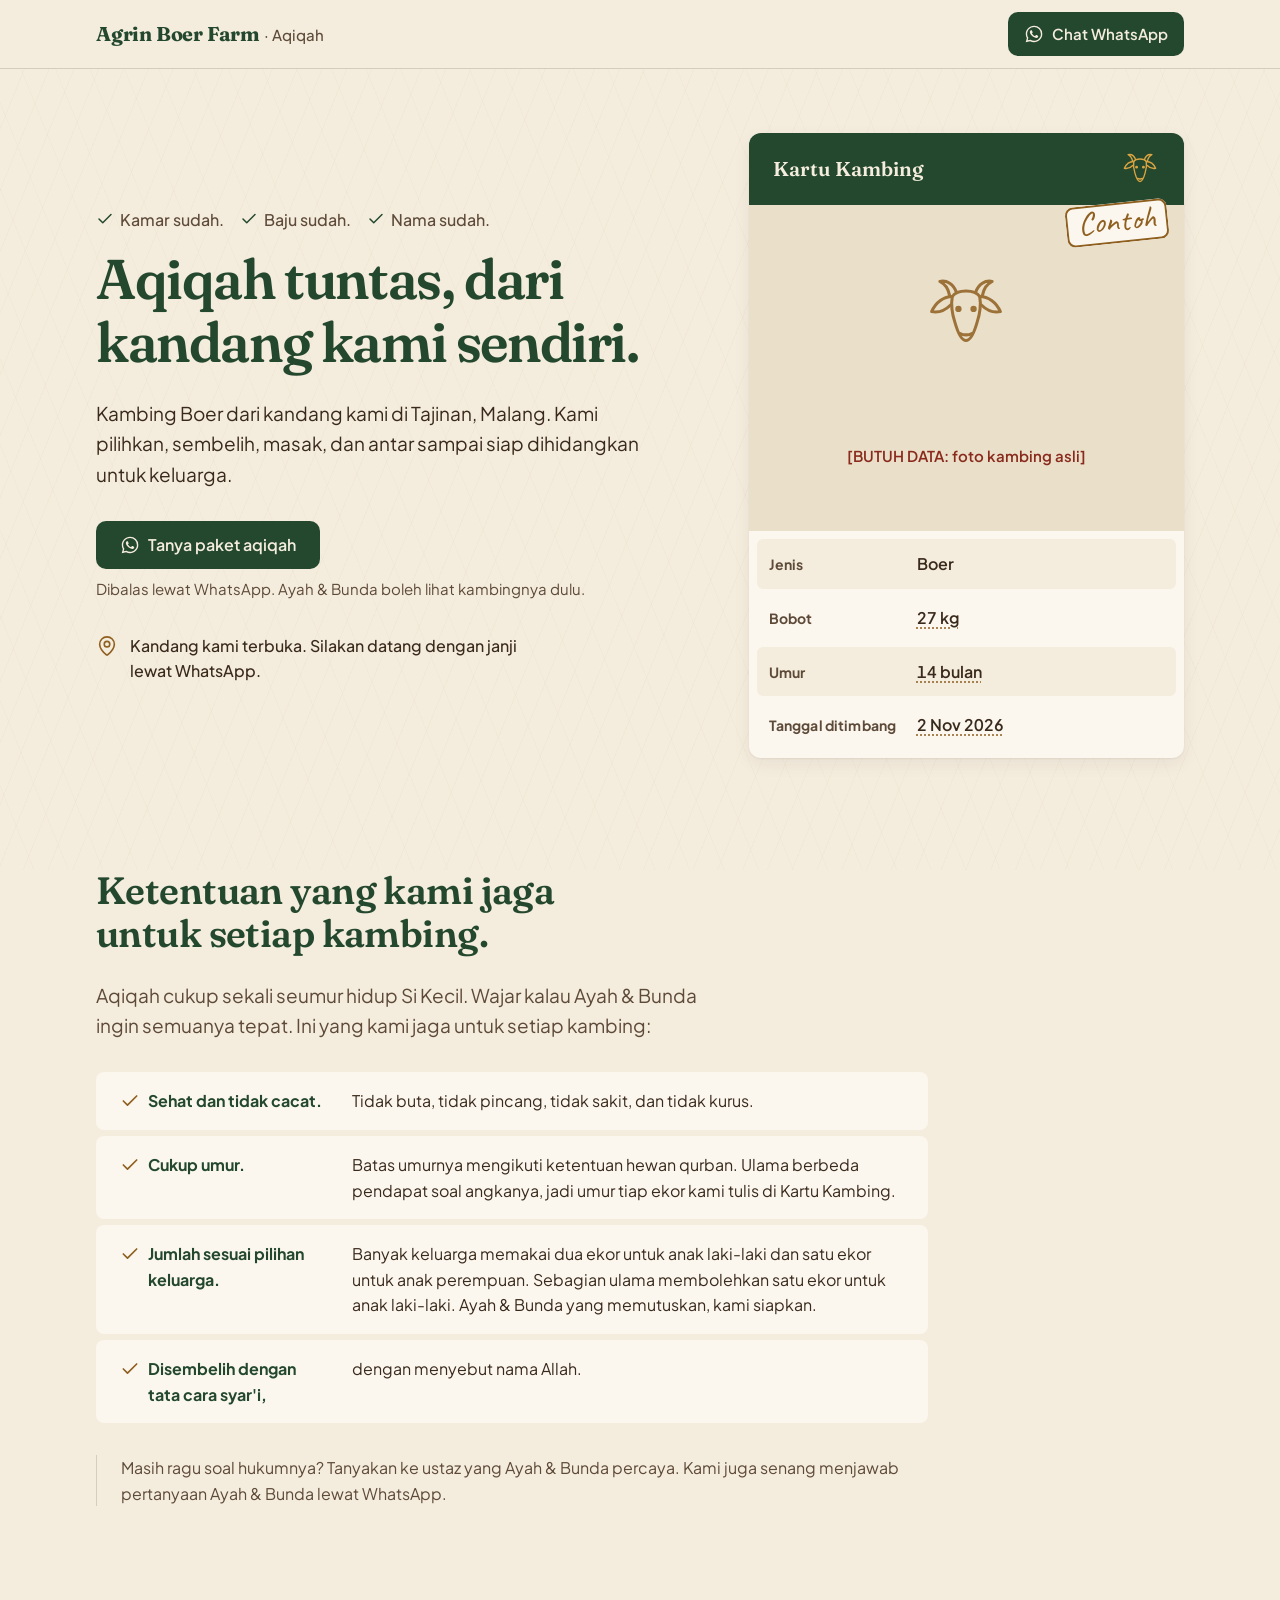
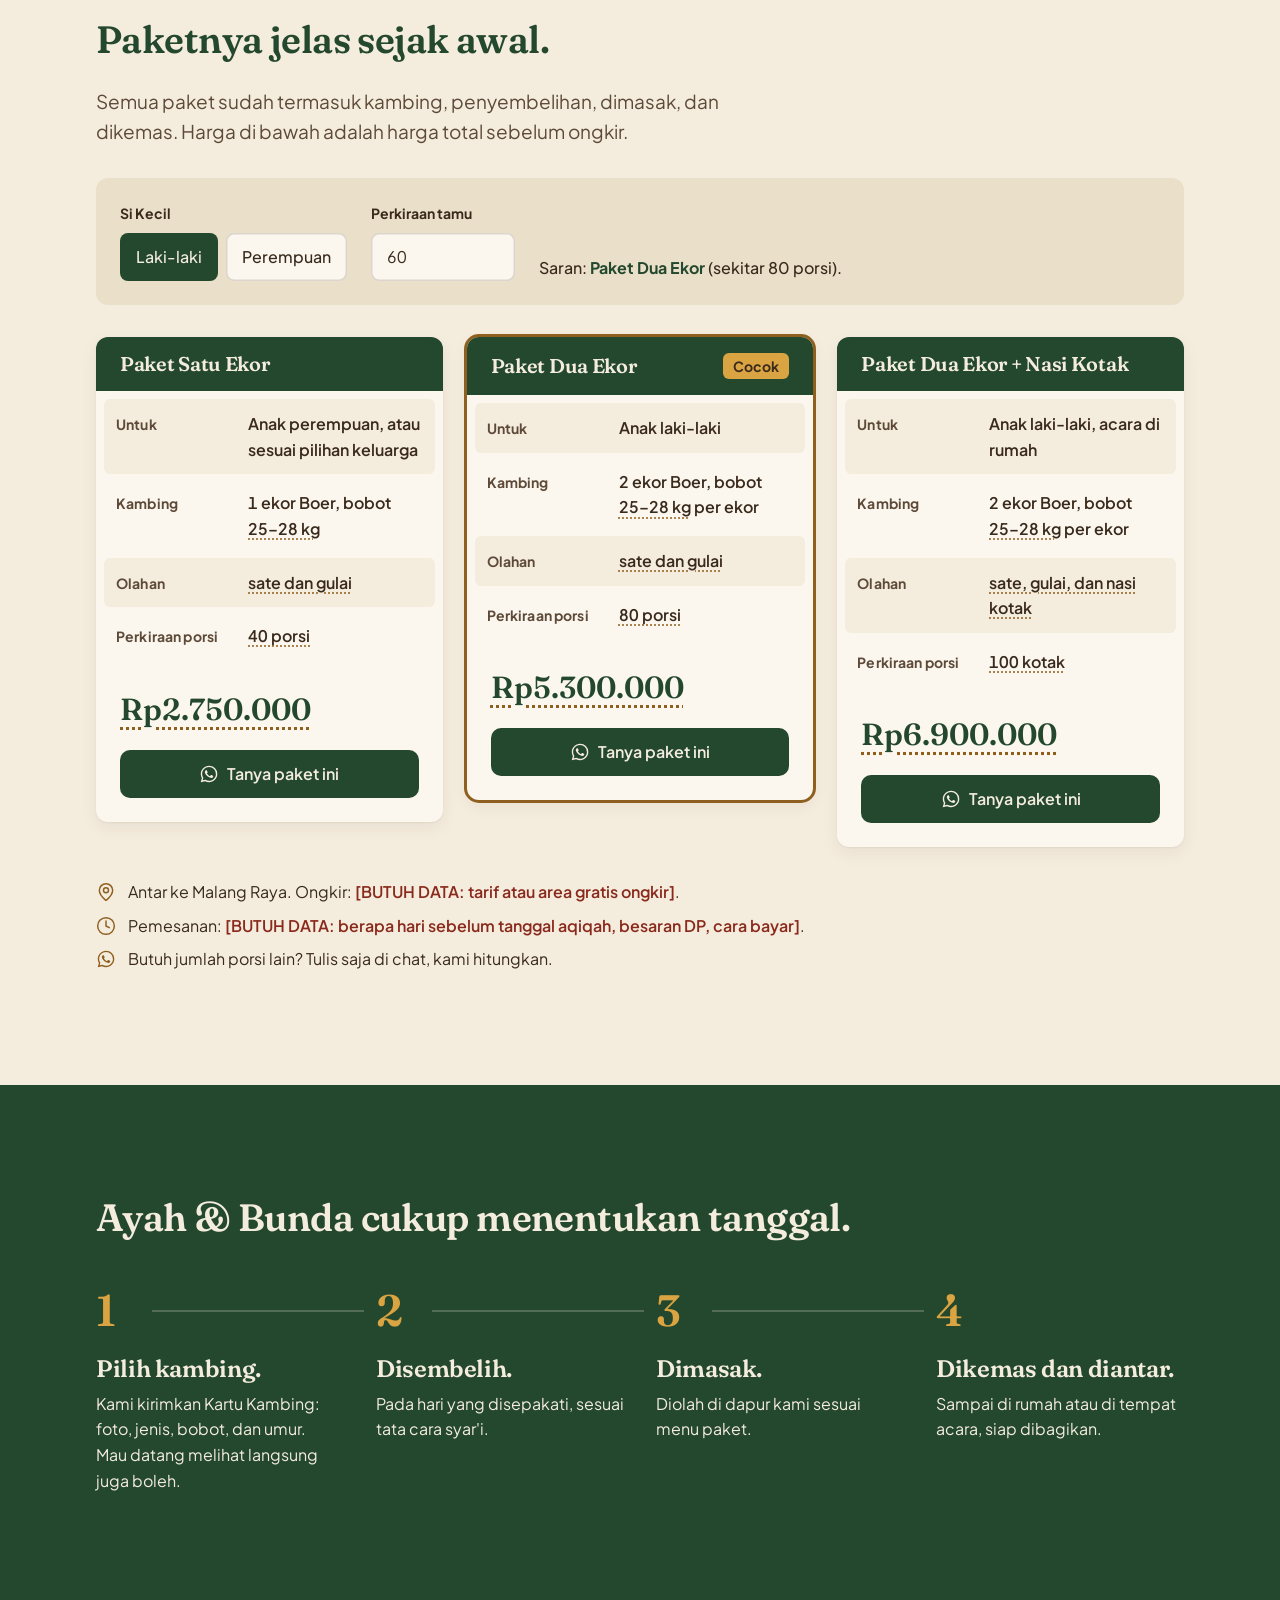
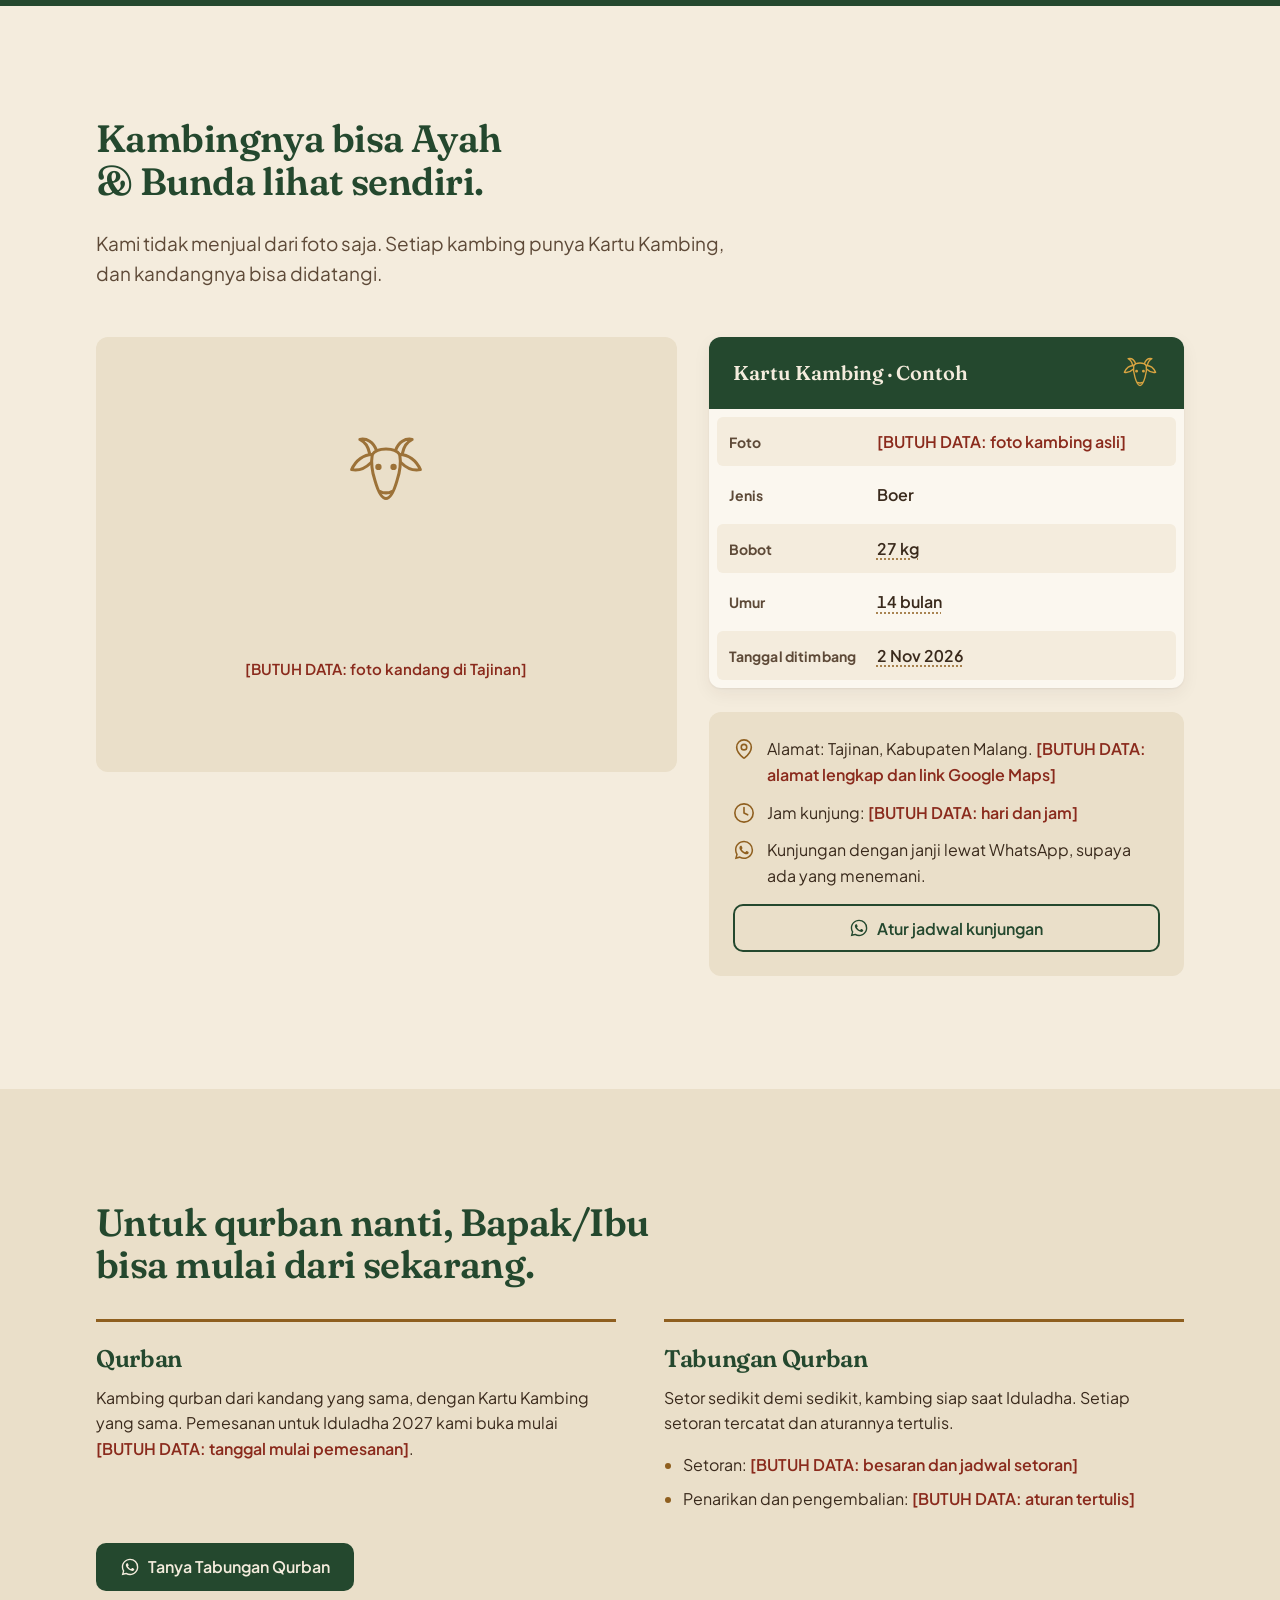
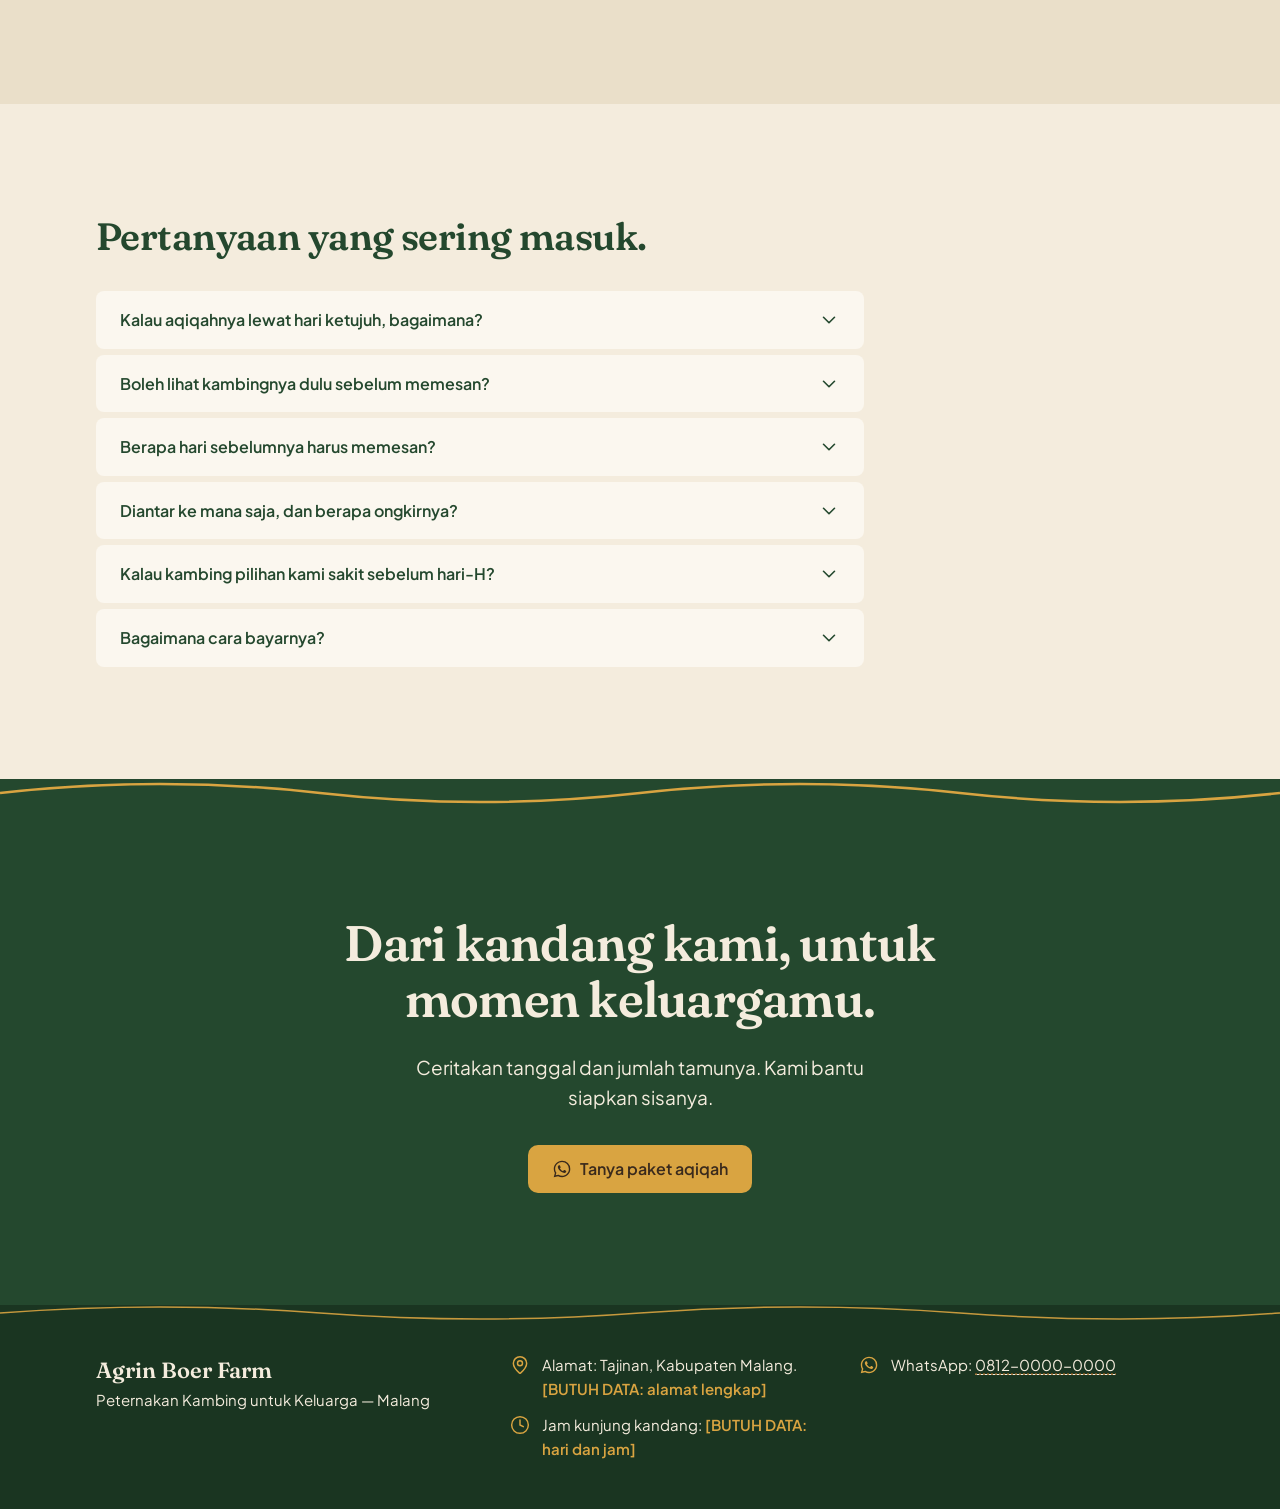
==== commit a9c2295f: "Tema putih: kartu krem dengan baris putih supaya terpisah dari latar halaman Co-Authored-By: Claude " ====
--- a/site/index.html
+++ b/site/index.html
@@ -142,7 +142,7 @@
   }
   .slot-foto {
     position: relative; display: grid; place-items: center; text-align: center; gap: var(--sp-2);
-    aspect-ratio: 4 / 3; padding: var(--sp-5); background: var(--bg-tua); color: var(--teks-lembut);
+    aspect-ratio: 4 / 3; padding: var(--sp-5); background: var(--bg-slot); color: var(--teks-lembut);
     font-size: 0.9375rem;
   }
   .slot-foto svg { width: 88px; height: 88px; color: var(--emas-tua); opacity: 0.85; }
@@ -185,7 +185,7 @@
   .pilihan { display: flex; gap: var(--sp-2); flex-wrap: wrap; }
   .pilihan label {
     position: relative; display: inline-flex; align-items: center; min-height: var(--target-min);
-    padding: 0 var(--sp-4); border-radius: var(--radius-isian); background: var(--bg-kartu);
+    padding: 0 var(--sp-4); border-radius: var(--radius-isian); background: var(--bg-isian);
     box-shadow: inset 0 0 0 1.5px var(--garis); cursor: pointer; font-weight: 500;
     transition: box-shadow var(--dur-cepat) var(--ease), background-color var(--dur-cepat) var(--ease);
   }
@@ -195,7 +195,7 @@
   .pilihan label:has(input:focus-visible) { outline: 3px solid var(--fokus); outline-offset: 3px; }
   .isian {
     min-height: var(--target-min); width: 9rem; padding: 0 var(--sp-4); border-radius: var(--radius-isian);
-    border: 0; box-shadow: inset 0 0 0 1.5px var(--garis); background: var(--bg-kartu);
+    border: 0; box-shadow: inset 0 0 0 1.5px var(--garis); background: var(--bg-isian);
     font: inherit; color: var(--teks); font-variant-numeric: tabular-nums;
   }
   .isian:hover { box-shadow: inset 0 0 0 1.5px var(--hijau-kandang); }
--- a/site/tokens.css
+++ b/site/tokens.css
@@ -20,6 +20,8 @@
   --bg-tua: var(--krem-tua);
   --bg-baris: var(--krem-jerami);           /* baris belang di dalam kartu */
   --bg-blok: var(--krem-kartu);             /* blok lepas di atas latar halaman (ketentuan, FAQ) */
+  --bg-slot: var(--krem-tua);               /* slot foto di dalam kartu */
+  --bg-isian: var(--krem-kartu);            /* pilihan & kolom isian pemilih paket */
   --bg-bidang: var(--hijau-kandang);
   --bg-footer: var(--hijau-kandang-gelap);
   --teks: var(--cokelat-tanduk);            /* 11,71:1 krem · 12,86:1 kartu · 10,40:1 krem tua */
@@ -96,14 +98,16 @@
 }
 
 /* Alternatif latar putih (diminta pengguna 5 Nov 2026). Aktif lewat ?tema=putih; tema krem tetap default.
-   Kontras: teks 13,74 · teks lembut 8,36 · emas tua 5,49 · judul 10,29 di #FFF; baris/blok ≥4,9 untuk emas tua. */
+   Kontras: teks 13,74 · teks lembut 8,36 · emas tua 5,49 · judul 10,29 di #FFF; di kartu krem: teks 11,71 · emas tua 4,68. */
 :root[data-tema="putih"] {
   --bg: #FFFFFF;
-  --bg-kartu: #FFFFFF;
-  --bg-baris: #F7F2E8;
+  --bg-kartu: var(--krem-jerami);   /* kartu krem di atas halaman putih (opsi A, 5 Nov 2026) */
+  --bg-baris: #FFFFFF;              /* baris belang putih di dalam kartu krem */
   --bg-blok: #F8F4EC;
   --bg-tua: var(--krem-jerami);
-  --bayangan-kartu: 0 0 0 1px rgb(58 42 28 / 0.08), 0 6px 18px rgb(58 42 28 / 0.07);
+  --bg-slot: var(--krem-tua);
+  --bg-isian: #FFFFFF;
+  --bayangan-kartu: none;
 }
 
 @media (prefers-reduced-motion: reduce) {
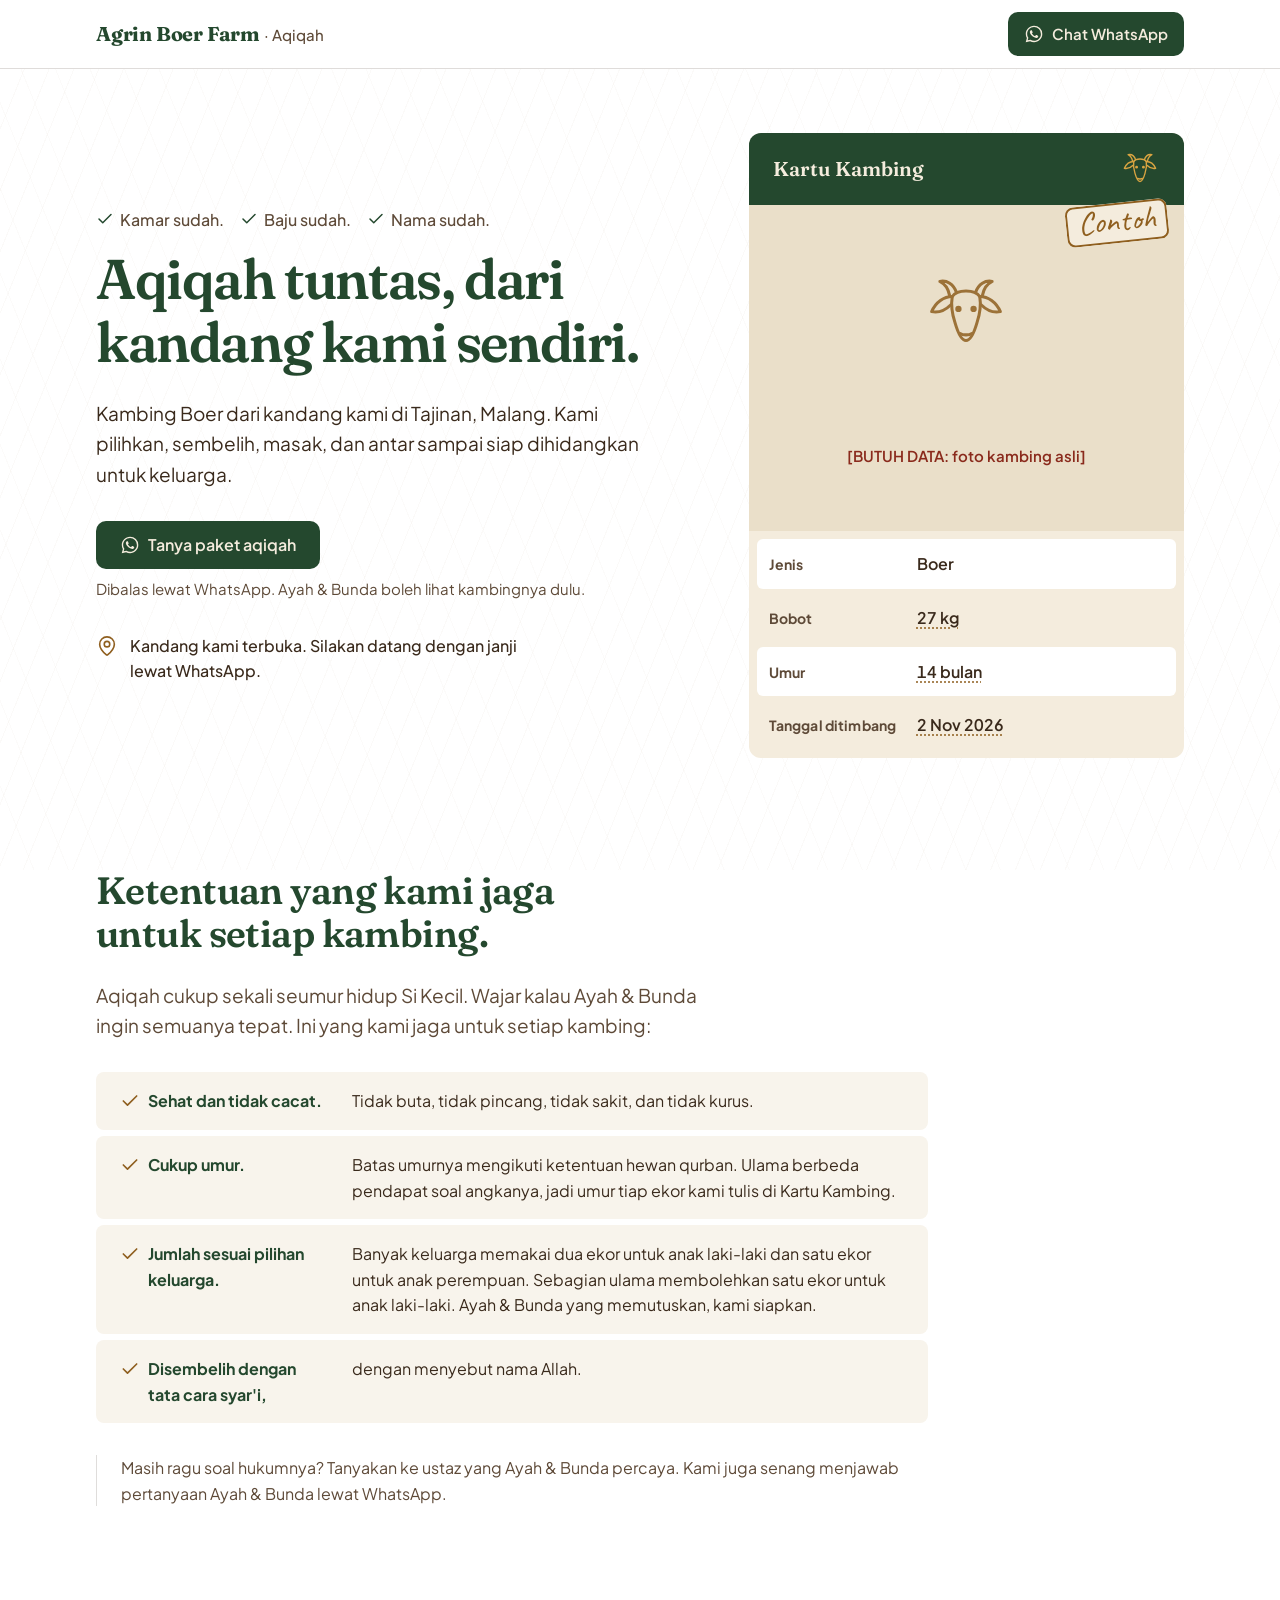
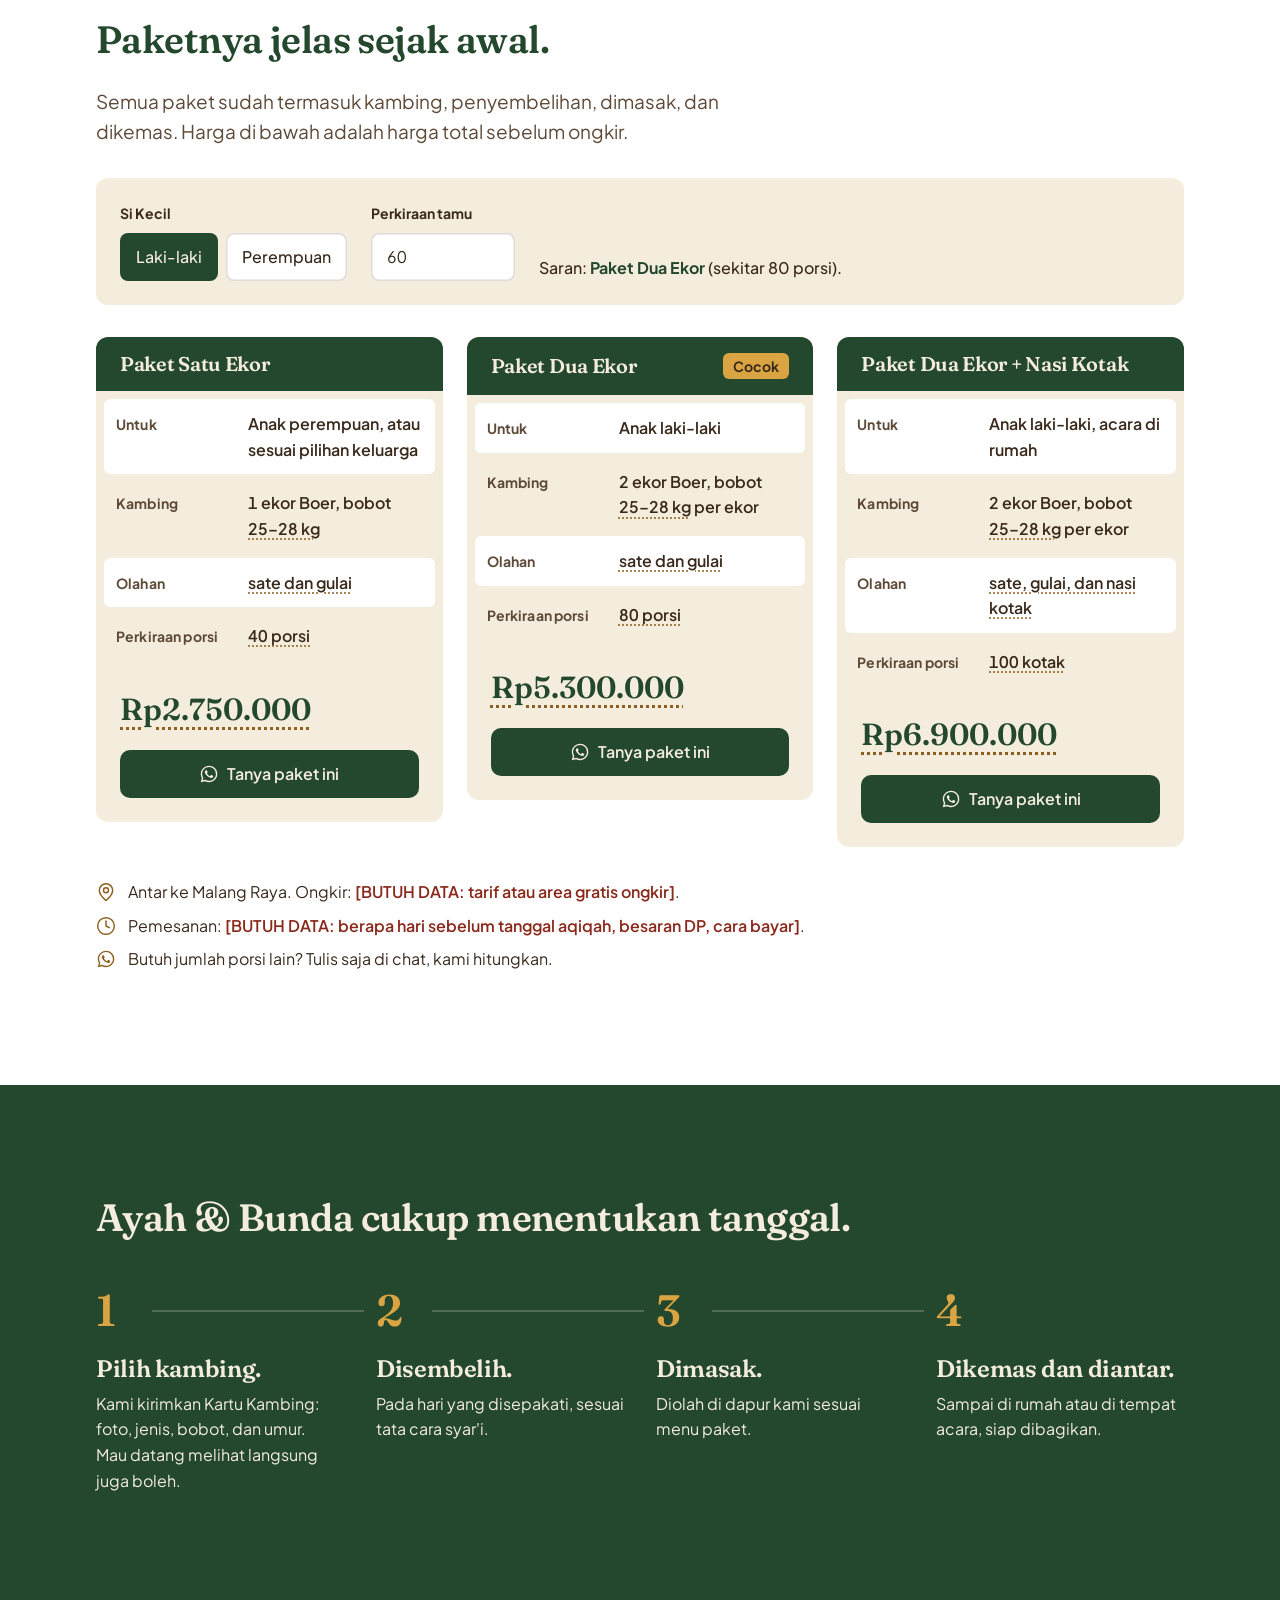
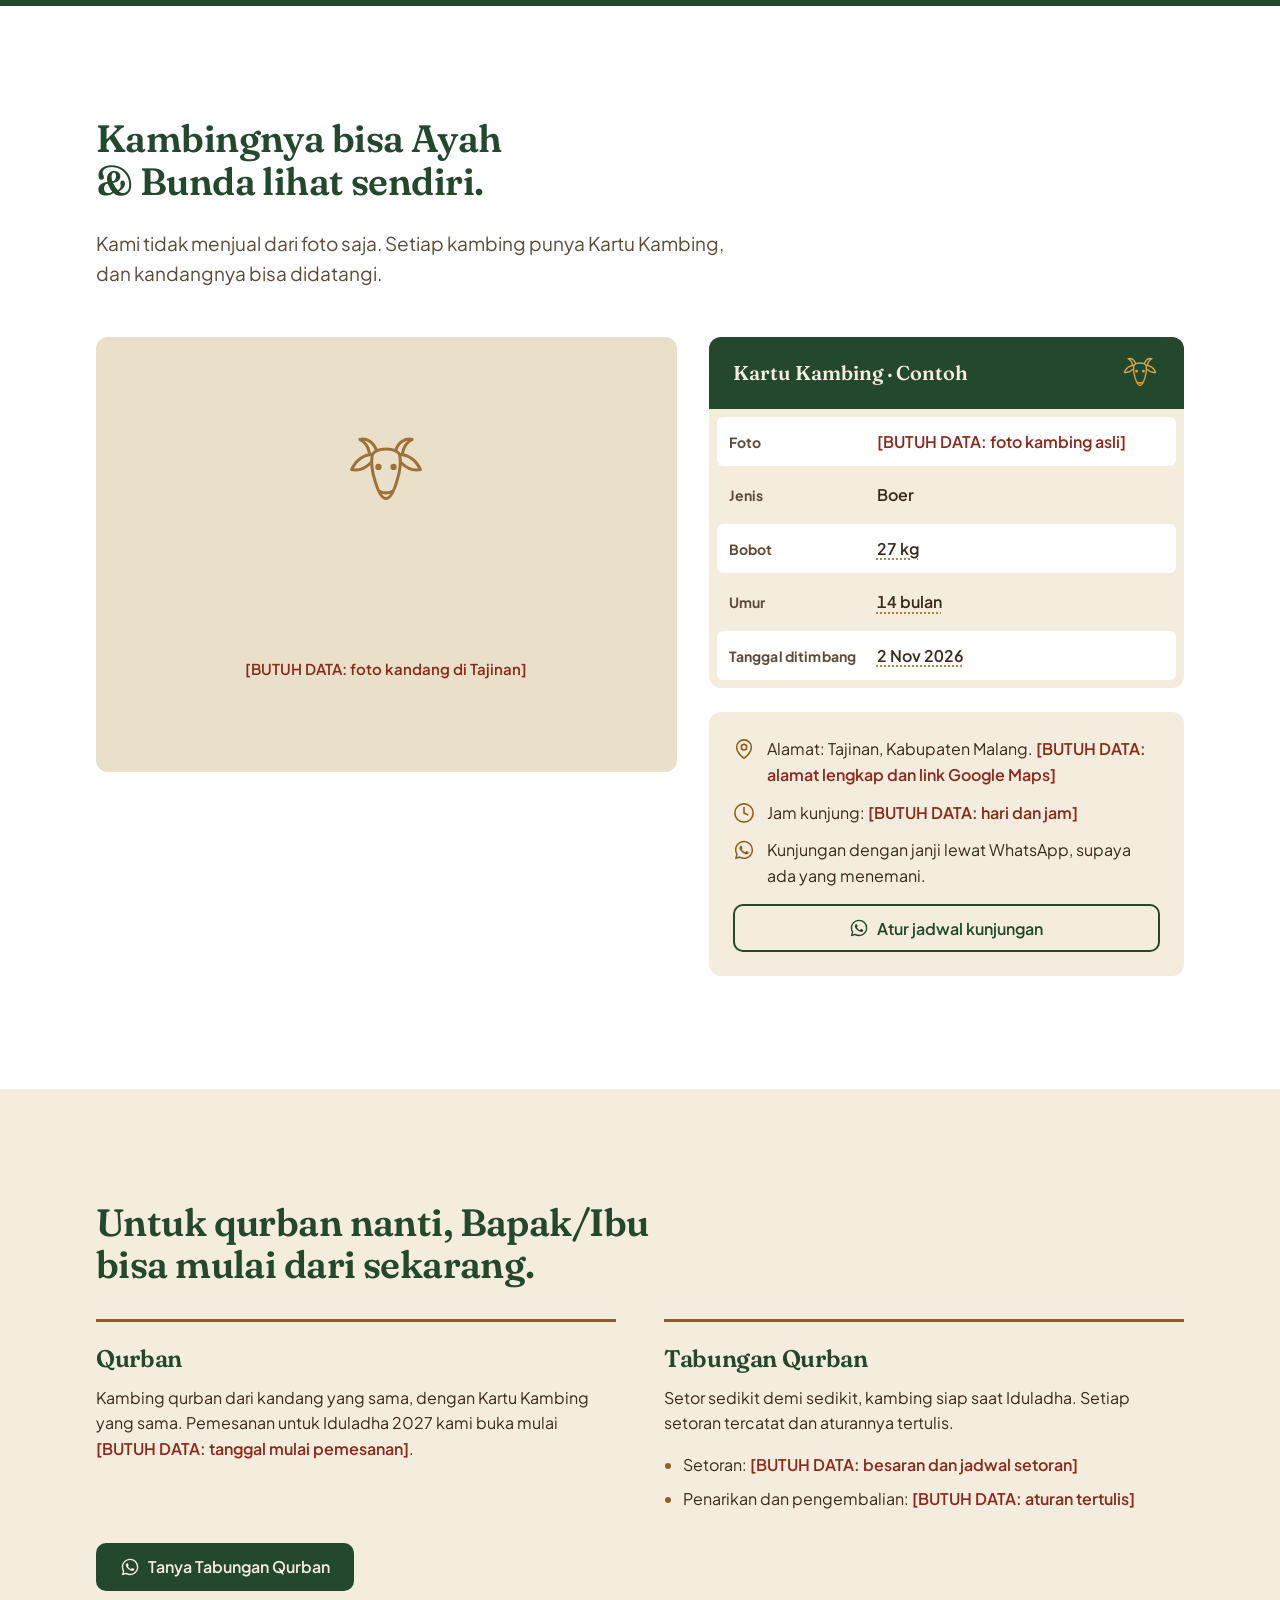
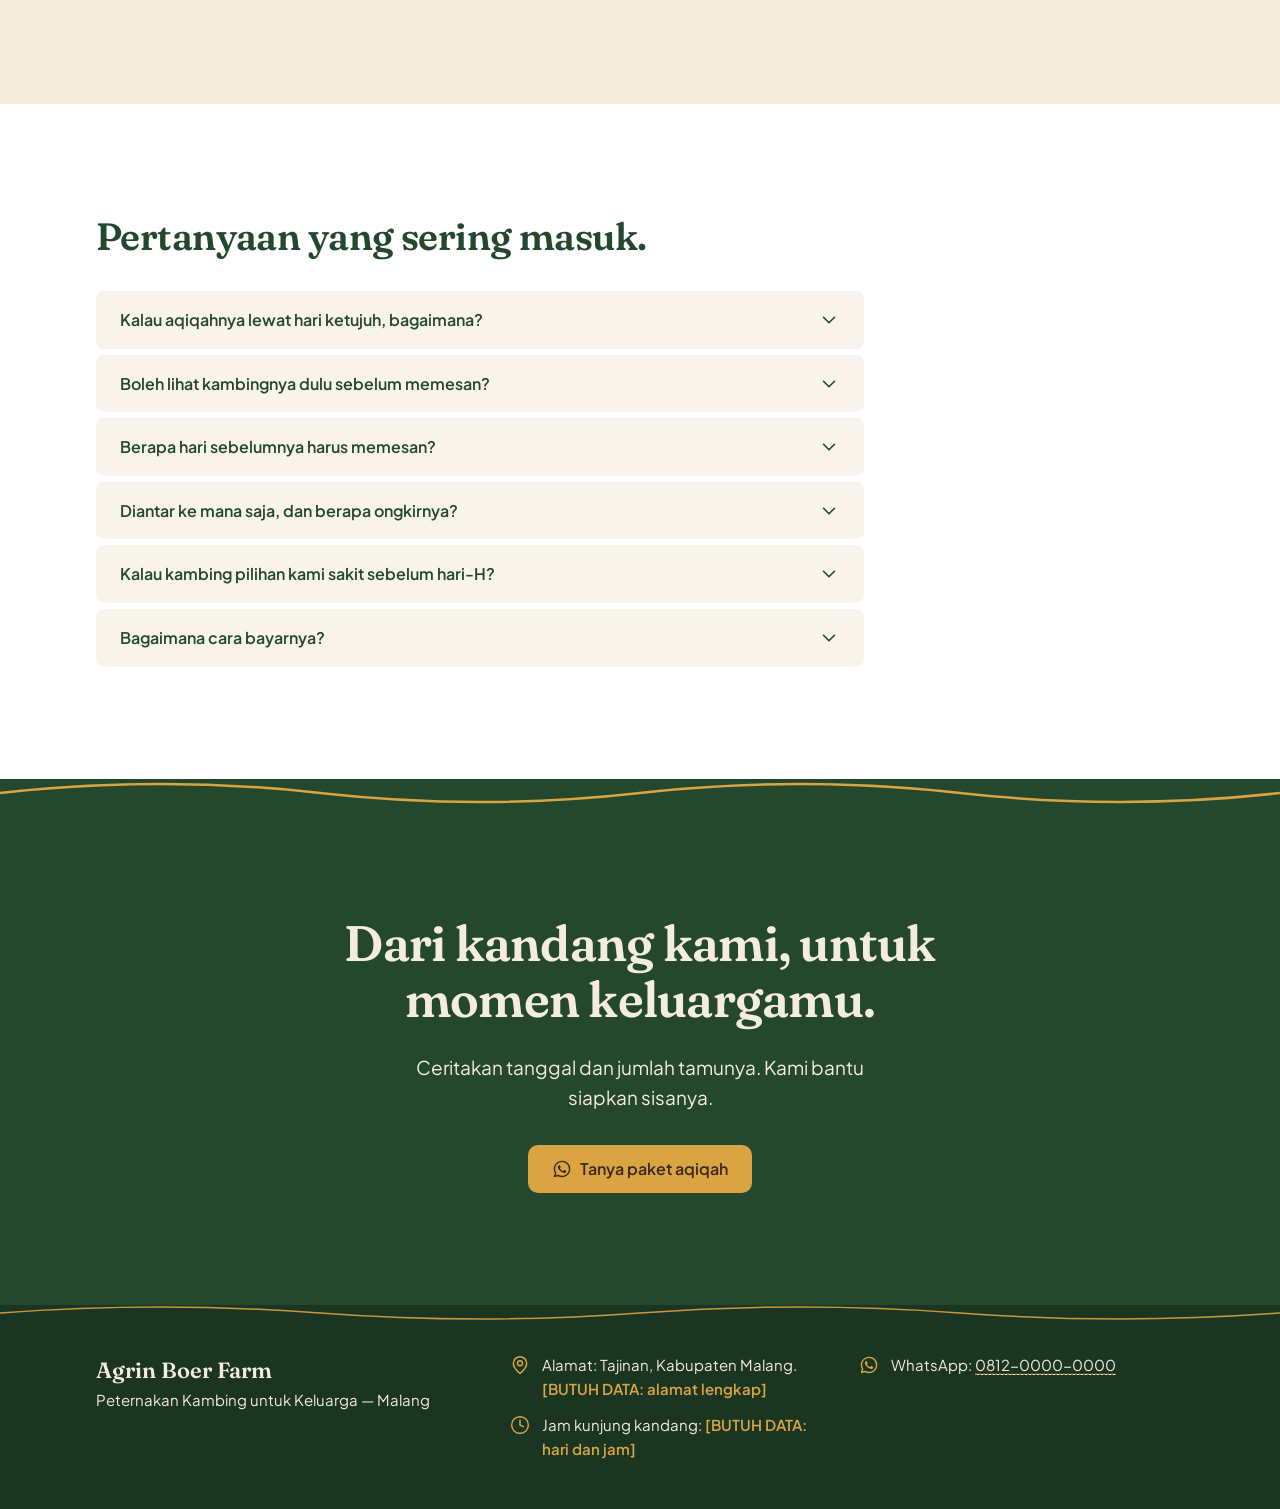
==== commit a64d3140: "Jadikan latar putih sebagai bawaan; tema krem lama jadi cadangan (?tema=krem) Co-Authored-By: Claude" ====
--- a/site/index.html
+++ b/site/index.html
@@ -21,8 +21,8 @@
 <meta property="og:image:alt" content="Agrin Boer Farm: Aqiqah tuntas, dari kandang kami sendiri. Tajinan, Malang.">
 <meta name="twitter:card" content="summary_large_image">
 <script>
-  // Alternatif latar putih untuk perbandingan: tambahkan ?tema=putih di URL.
-  if (new URLSearchParams(location.search).get('tema') === 'putih') document.documentElement.dataset.tema = 'putih';
+  // Tema krem lama tetap bisa dilihat untuk perbandingan: tambahkan ?tema=krem di URL.
+  if (new URLSearchParams(location.search).get('tema') === 'krem') document.documentElement.dataset.tema = 'krem';
 </script>
 <link rel="preconnect" href="https://fonts.googleapis.com">
 <link rel="preconnect" href="https://fonts.gstatic.com" crossorigin>
--- a/site/tokens.css
+++ b/site/tokens.css
@@ -15,16 +15,17 @@
   --hijau-daun: #6B8E4E;            /* hiasan besar saja, bukan teks */
 
   /* Warna semantik */
-  --bg: var(--krem-jerami);
-  --bg-kartu: var(--krem-kartu);
-  --bg-tua: var(--krem-tua);
-  --bg-baris: var(--krem-jerami);           /* baris belang di dalam kartu */
-  --bg-blok: var(--krem-kartu);             /* blok lepas di atas latar halaman (ketentuan, FAQ) */
+  /* Latar putih jadi bawaan sejak 5 Nov 2026 (keputusan pengguna); kartu krem dengan baris putih. */
+  --bg: #FFFFFF;                            /* teks 13,74 · teks lembut 8,36 · emas tua 5,49 · judul 10,29 */
+  --bg-kartu: var(--krem-jerami);           /* kartu krem: teks 11,71 · emas tua 4,68 */
+  --bg-tua: var(--krem-jerami);             /* panel pemilih, kunjungan, section qurban */
+  --bg-baris: #FFFFFF;                      /* baris belang di dalam kartu */
+  --bg-blok: #F8F4EC;                       /* blok lepas di atas latar halaman (ketentuan, FAQ) */
   --bg-slot: var(--krem-tua);               /* slot foto di dalam kartu */
-  --bg-isian: var(--krem-kartu);            /* pilihan & kolom isian pemilih paket */
+  --bg-isian: #FFFFFF;                      /* pilihan & kolom isian pemilih paket */
   --bg-bidang: var(--hijau-kandang);
   --bg-footer: var(--hijau-kandang-gelap);
-  --teks: var(--cokelat-tanduk);            /* 11,71:1 krem · 12,86:1 kartu · 10,40:1 krem tua */
+  --teks: var(--cokelat-tanduk);            /* 13,74:1 putih · 11,71:1 krem · 10,40:1 krem tua */
   --teks-lembut: var(--cokelat-lembut);     /* 7,12:1 krem · 7,82:1 kartu · 6,33:1 krem tua */
   --teks-di-bidang: var(--krem-jerami);     /* 8,76:1 hijau · 11,36:1 hijau gelap */
   --judul: var(--hijau-kandang);            /* 8,76:1 krem · 9,63:1 kartu · 7,79:1 krem tua */
@@ -85,7 +86,7 @@
   --radius-isian: 8px;
 
   /* Bayangan: hampir datar; beda nada permukaan lebih utama */
-  --bayangan-kartu: 0 1px 2px rgb(58 42 28 / 0.06), 0 6px 18px rgb(58 42 28 / 0.06);
+  --bayangan-kartu: none;  /* kartu dibedakan lewat warna permukaan, bukan bayangan */
 
   /* Gerak: satu kurva, hanya transform & opacity */
   --ease: cubic-bezier(0.22, 0.61, 0.36, 1);
@@ -97,17 +98,16 @@
   --target-min: 48px;
 }
 
-/* Alternatif latar putih (diminta pengguna 5 Nov 2026). Aktif lewat ?tema=putih; tema krem tetap default.
-   Kontras: teks 13,74 · teks lembut 8,36 · emas tua 5,49 · judul 10,29 di #FFF; di kartu krem: teks 11,71 · emas tua 4,68. */
-:root[data-tema="putih"] {
-  --bg: #FFFFFF;
-  --bg-kartu: var(--krem-jerami);   /* kartu krem di atas halaman putih (opsi A, 5 Nov 2026) */
-  --bg-baris: #FFFFFF;              /* baris belang putih di dalam kartu krem */
-  --bg-blok: #F8F4EC;
-  --bg-tua: var(--krem-jerami);
+/* Tema krem lama (latar Krem Jerami) disimpan sebagai cadangan: aktif lewat ?tema=krem. */
+:root[data-tema="krem"] {
+  --bg: var(--krem-jerami);
+  --bg-kartu: var(--krem-kartu);
+  --bg-tua: var(--krem-tua);
+  --bg-baris: var(--krem-jerami);
+  --bg-blok: var(--krem-kartu);
   --bg-slot: var(--krem-tua);
-  --bg-isian: #FFFFFF;
-  --bayangan-kartu: none;
+  --bg-isian: var(--krem-kartu);
+  --bayangan-kartu: 0 1px 2px rgb(58 42 28 / 0.06), 0 6px 18px rgb(58 42 28 / 0.06);
 }
 
 @media (prefers-reduced-motion: reduce) {
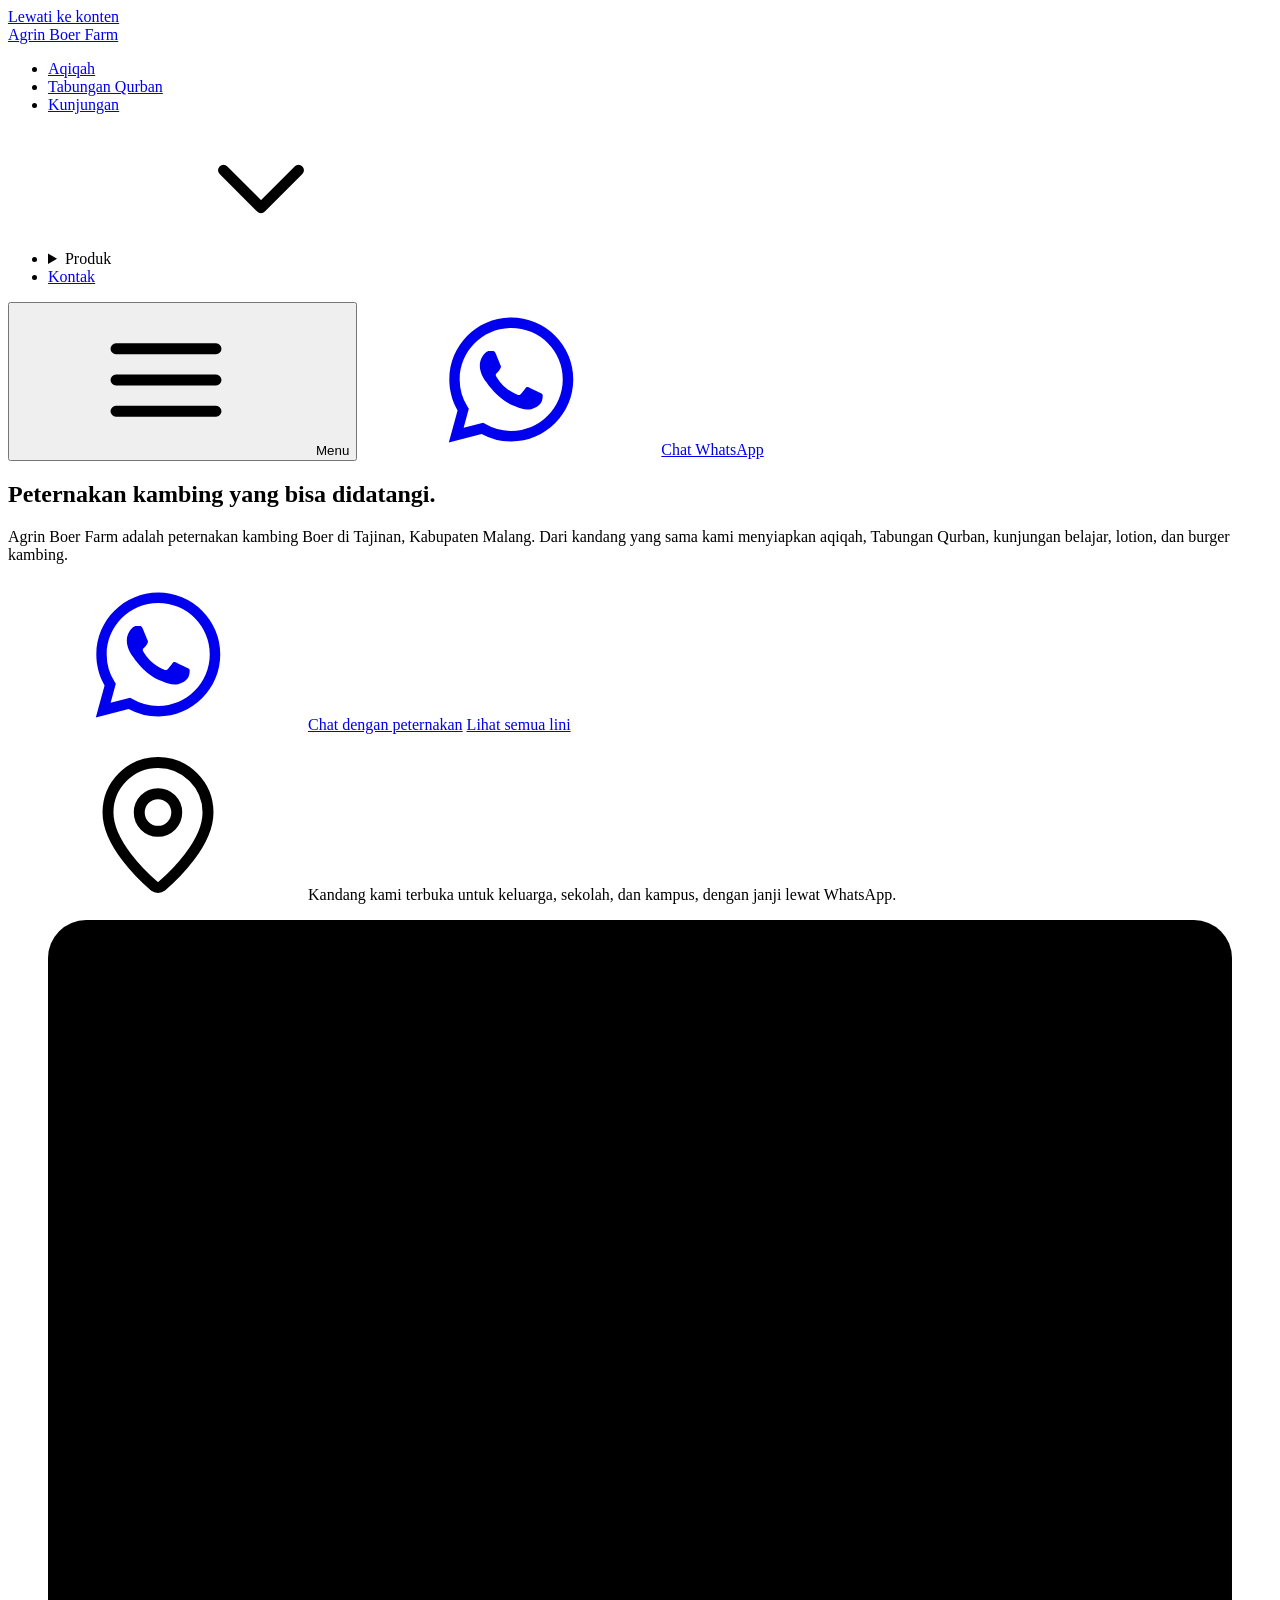
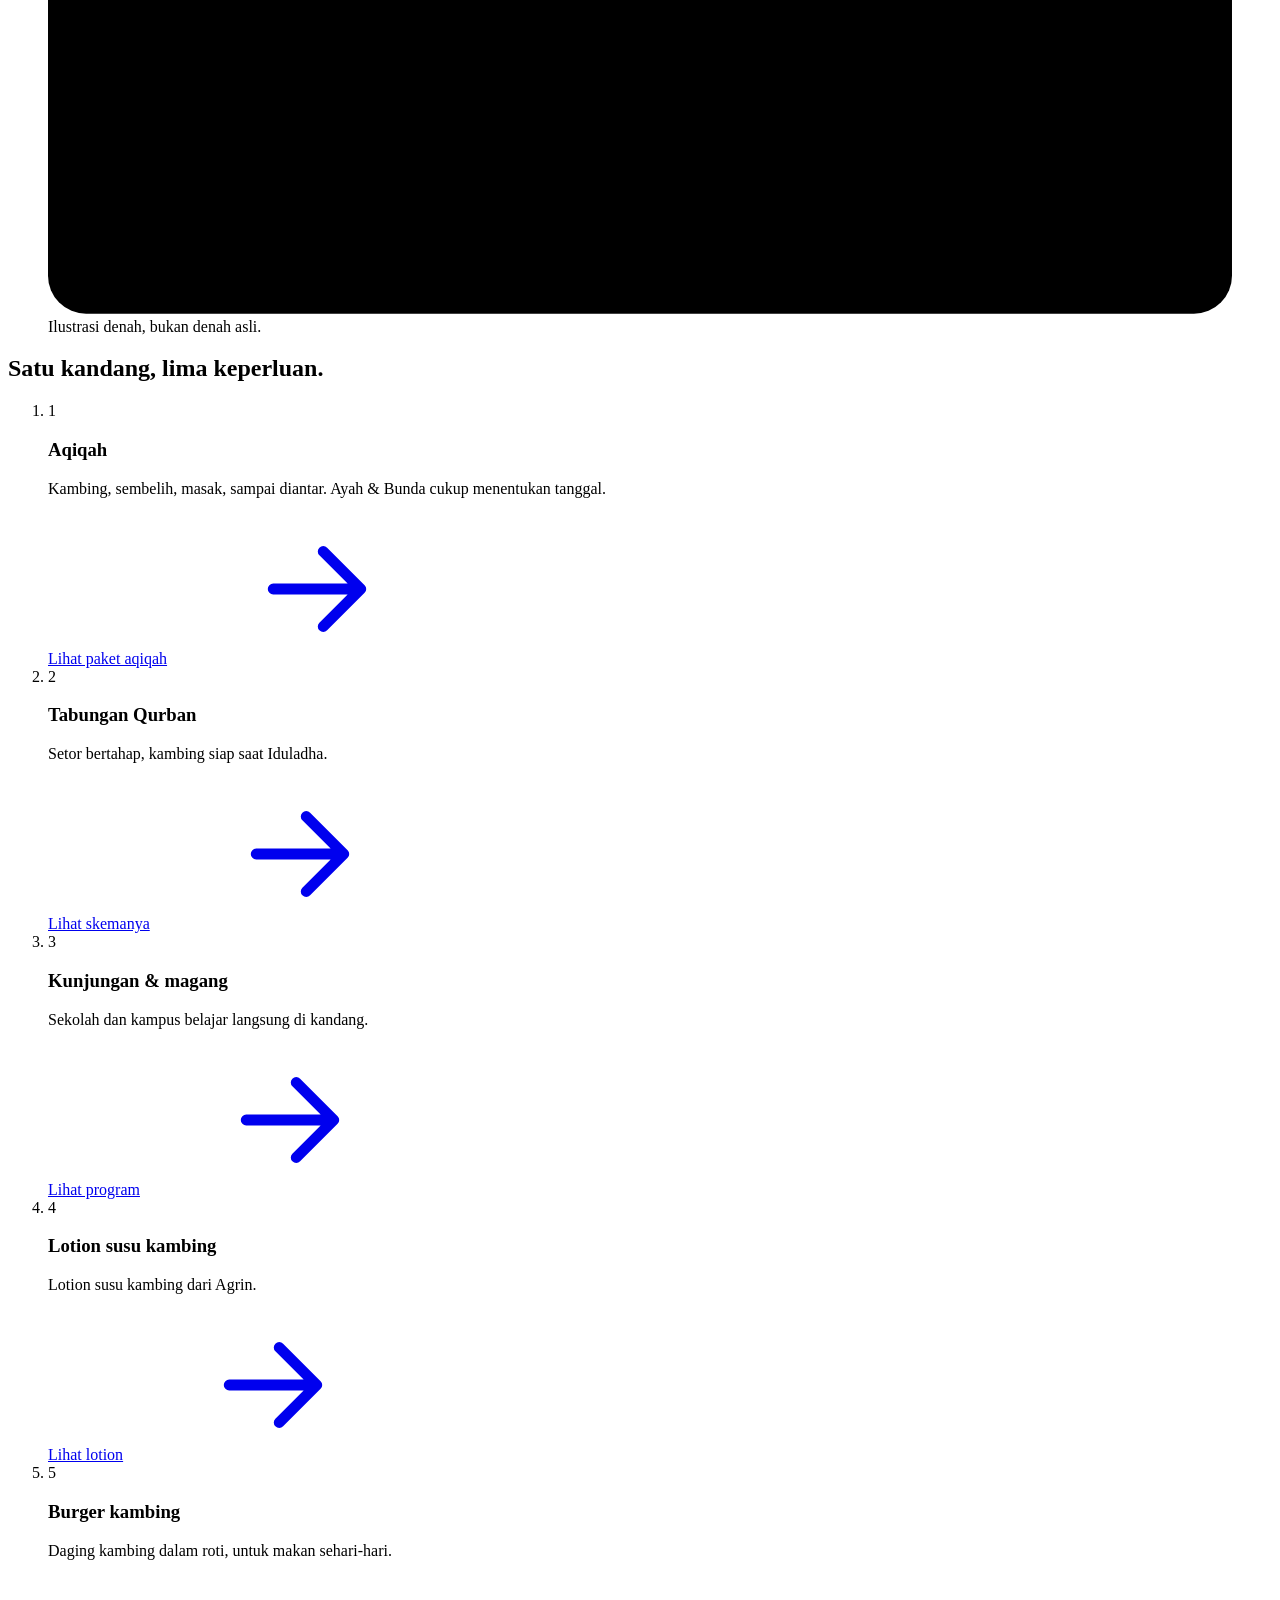
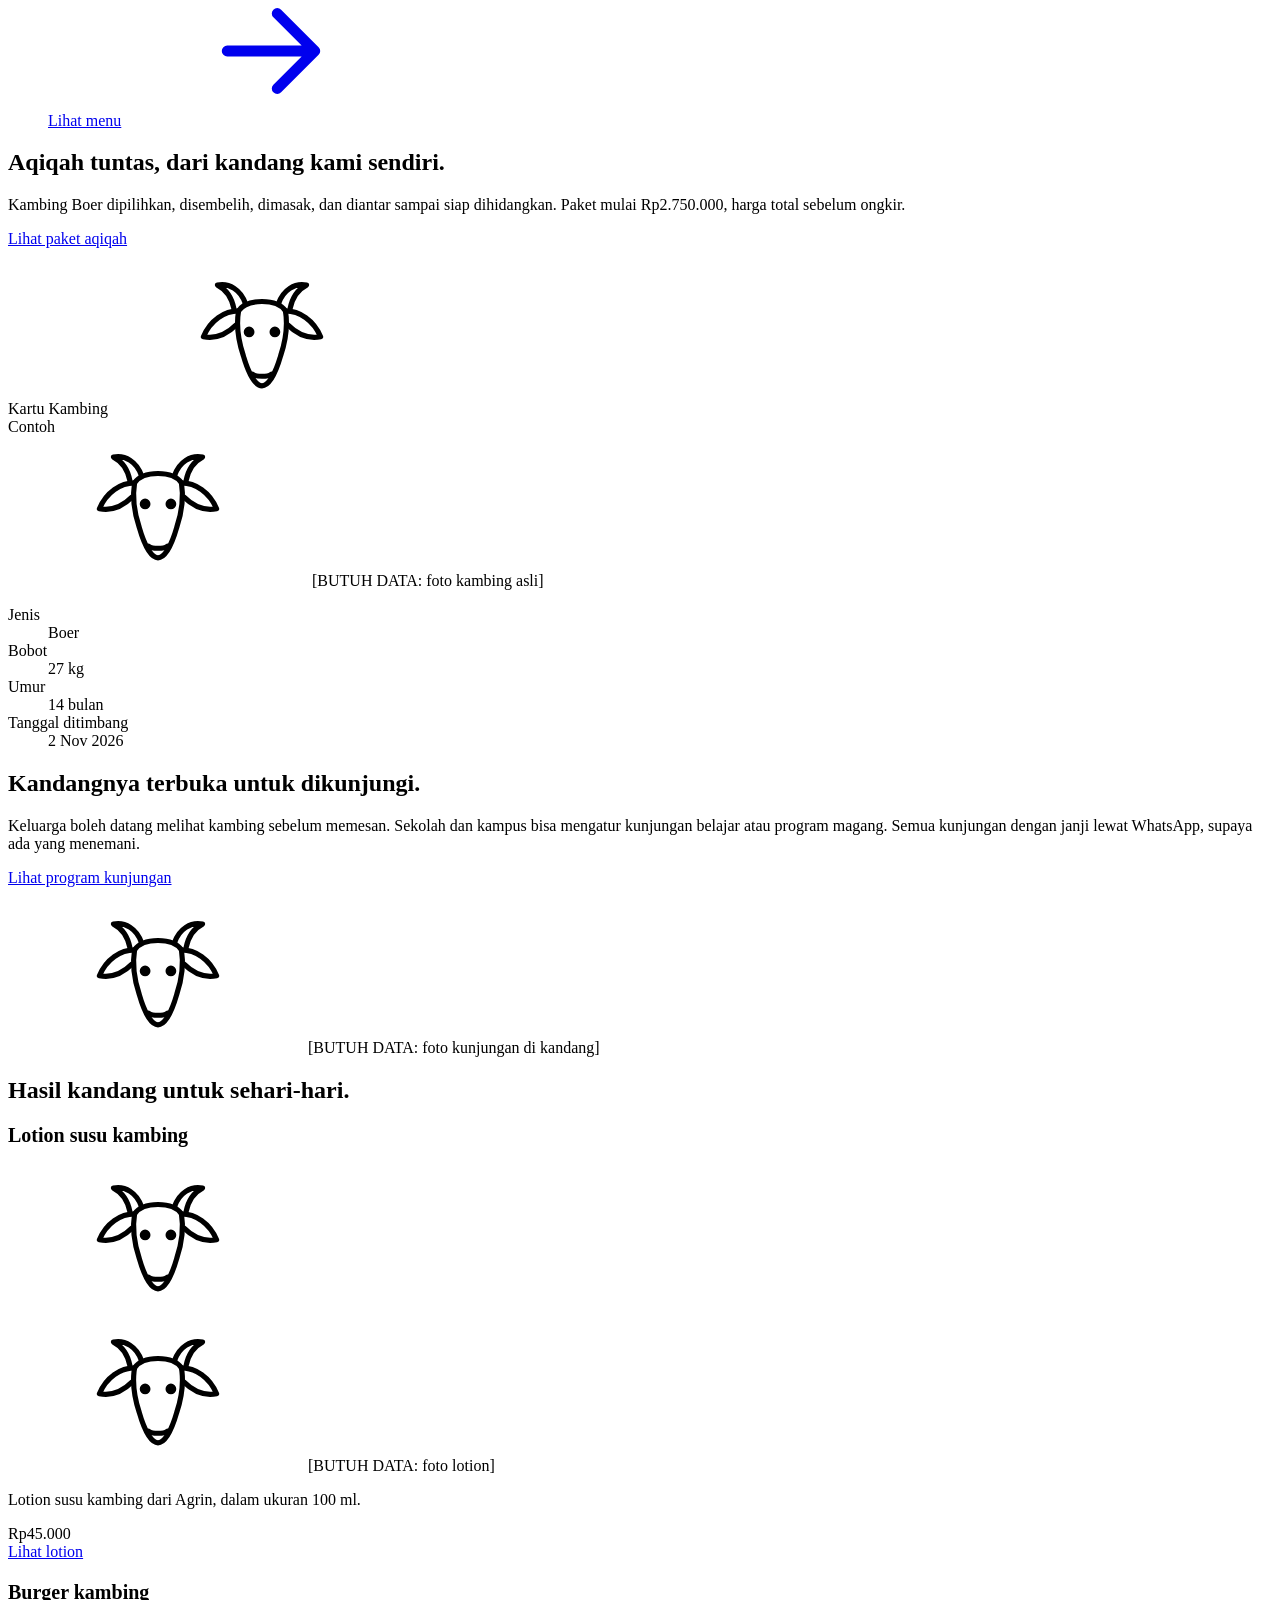
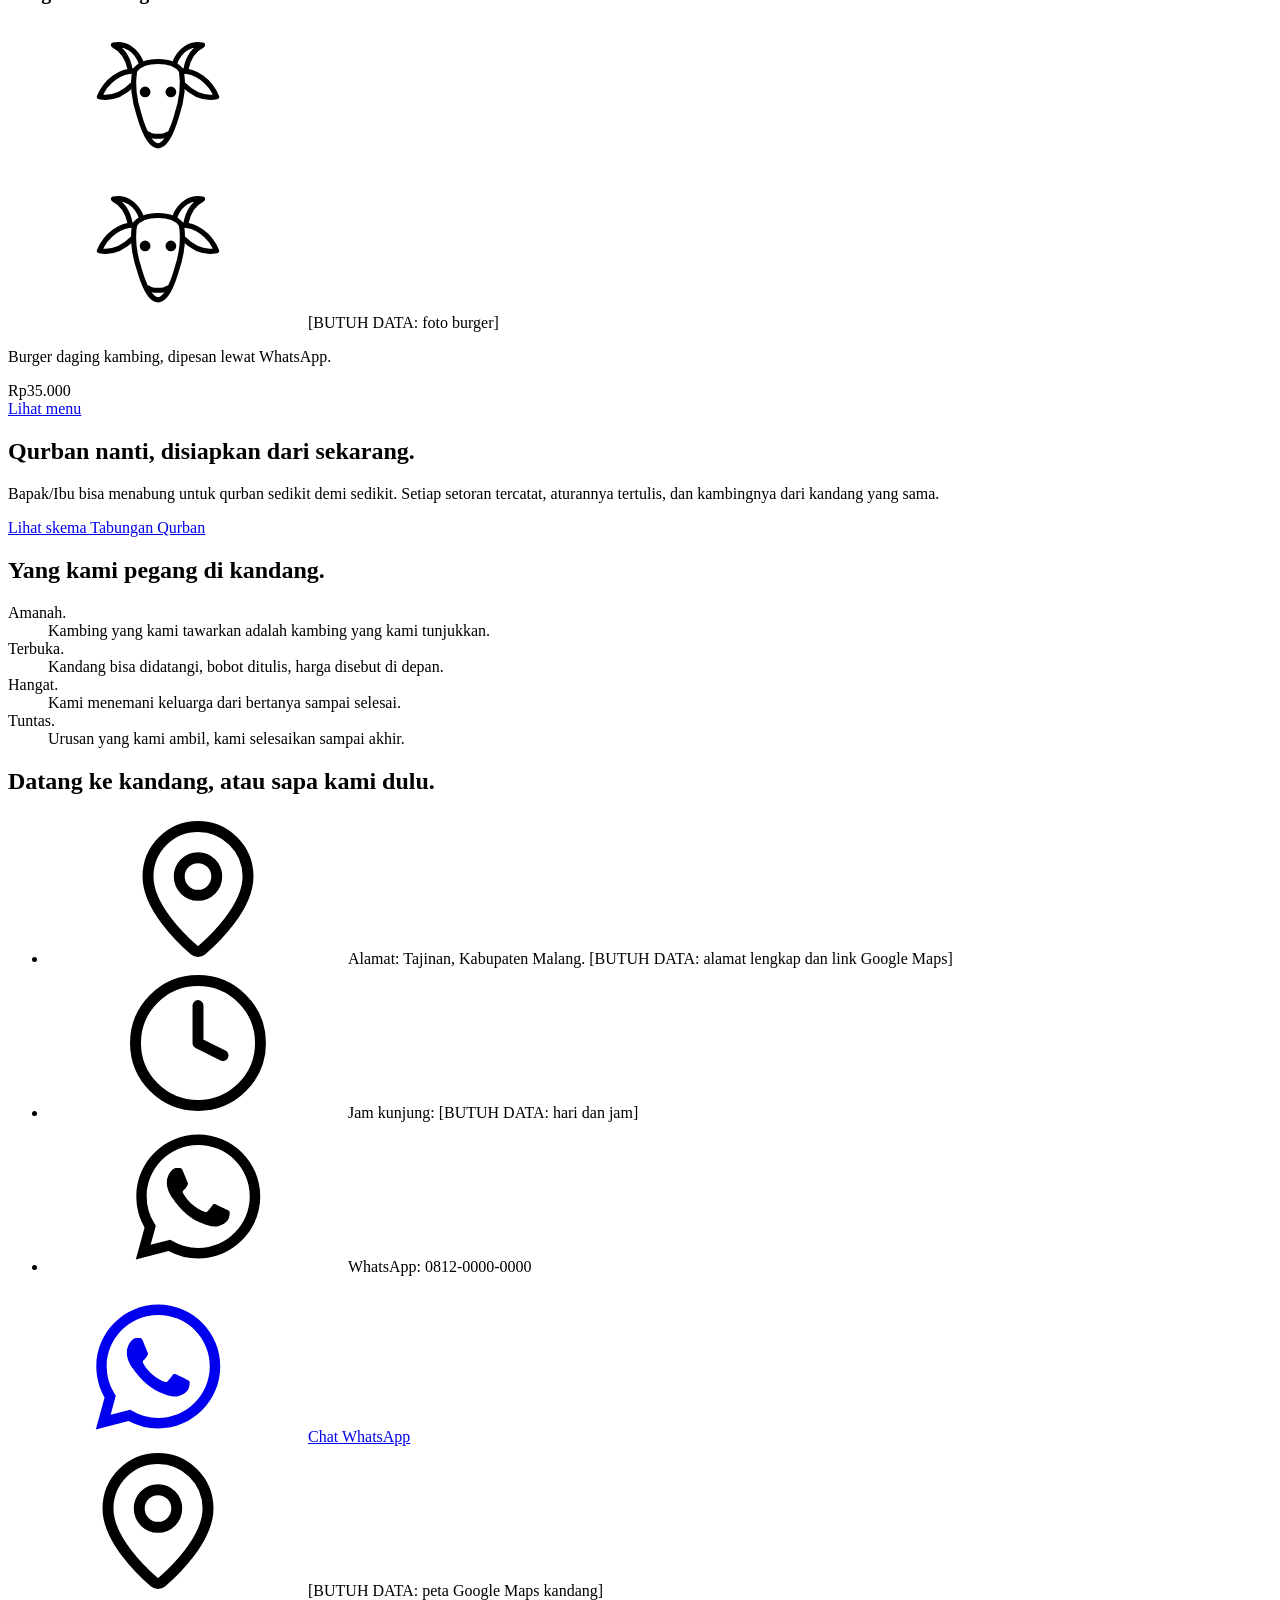
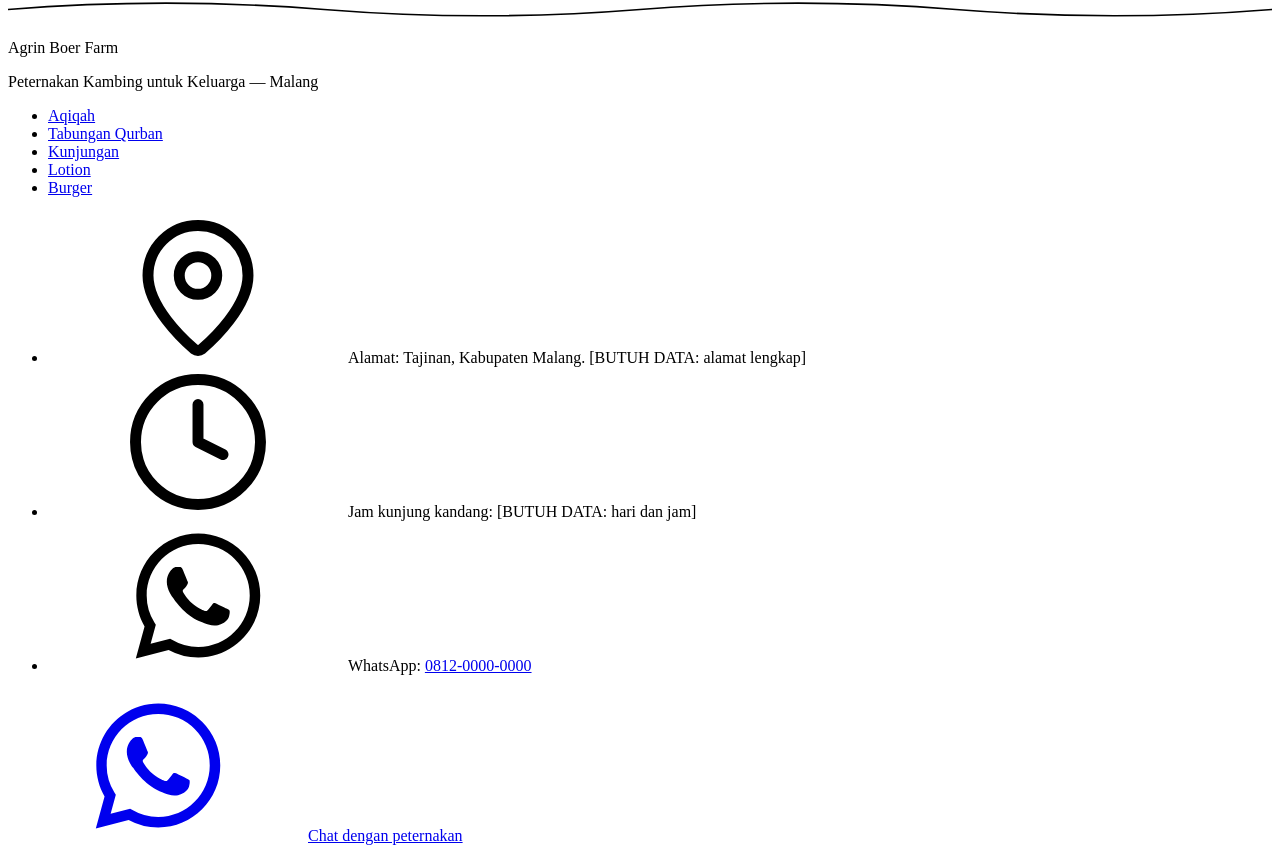
==== commit 76bbb07c: "Website peternakan: beranda + halaman lini (aqiqah, tabungan qurban, kunjungan, lotion, burger), hea" ====
--- a/site/index.html
+++ b/site/index.html
@@ -3,22 +3,23 @@
 <head>
 <meta charset="utf-8">
 <meta name="viewport" content="width=device-width, initial-scale=1">
-<title>Agrin Boer Farm · Aqiqah tuntas dari kandang di Tajinan, Malang</title>
-<meta name="description" content="Aqiqah tuntas dari kandang kami sendiri di Tajinan, Malang. Kambing Boer dipilihkan, disembelih, dimasak, dan diantar sampai siap dihidangkan.">
+<title>Agrin Boer Farm · Peternakan kambing di Tajinan, Malang</title>
+<meta name="description" content="Peternakan kambing Boer di Tajinan, Kabupaten Malang. Aqiqah, Tabungan Qurban, kunjungan belajar, lotion, dan burger kambing dari kandang yang sama.">
 <meta name="theme-color" content="#24482E">
-<link rel="icon" href="favicon.svg" type="image/svg+xml">
-<link rel="icon" href="favicon-32.png" sizes="32x32" type="image/png">
-<link rel="apple-touch-icon" href="apple-touch-icon.png">
+<link rel="canonical" href="https://agrinboer-farm.pages.dev/">
+<link rel="icon" href="/favicon.svg" type="image/svg+xml">
+<link rel="icon" href="/favicon-32.png" sizes="32x32" type="image/png">
+<link rel="apple-touch-icon" href="/apple-touch-icon.png">
 <meta property="og:type" content="website">
 <meta property="og:locale" content="id_ID">
 <meta property="og:site_name" content="Agrin Boer Farm">
-<meta property="og:title" content="Aqiqah tuntas, dari kandang kami sendiri. · Agrin Boer Farm">
-<meta property="og:description" content="Kambing Boer dari kandang kami di Tajinan, Malang. Kami pilihkan, sembelih, masak, dan antar sampai siap dihidangkan.">
+<meta property="og:title" content="Agrin Boer Farm · Peternakan kambing di Tajinan, Malang">
+<meta property="og:description" content="Peternakan kambing Boer di Tajinan, Kabupaten Malang. Aqiqah, Tabungan Qurban, kunjungan belajar, lotion, dan burger kambing dari kandang yang sama.">
 <meta property="og:url" content="https://agrinboer-farm.pages.dev/">
 <meta property="og:image" content="https://agrinboer-farm.pages.dev/og-image.png">
 <meta property="og:image:width" content="1200">
 <meta property="og:image:height" content="630">
-<meta property="og:image:alt" content="Agrin Boer Farm: Aqiqah tuntas, dari kandang kami sendiri. Tajinan, Malang.">
+<meta property="og:image:alt" content="Agrin Boer Farm: peternakan kambing di Tajinan, Malang.">
 <meta name="twitter:card" content="summary_large_image">
 <script>
   // Tema krem lama tetap bisa dilihat untuk perbandingan: tambahkan ?tema=krem di URL.
@@ -28,287 +29,12 @@
 <link rel="preconnect" href="https://fonts.gstatic.com" crossorigin>
 <!-- Sementara dari Google Fonts; pindahkan ke self-host sebelum deploy (privasi pengunjung). -->
 <link href="https://fonts.googleapis.com/css2?family=Caveat:wght@600&family=Fraunces:opsz,wght@9..144,500;9..144,600;9..144,700&family=Plus+Jakarta+Sans:wght@400;500;600;700&display=swap" rel="stylesheet">
-<link rel="stylesheet" href="tokens.css">
-<style>
-  *, *::before, *::after { box-sizing: border-box; }
-  img, svg { display: block; max-width: 100%; }
-  button, input { font: inherit; }
-  html { scroll-behavior: smooth; -webkit-text-size-adjust: 100%; }
-  @media (prefers-reduced-motion: reduce) { html { scroll-behavior: auto; } }
-  body {
-    margin: 0; background: var(--bg); color: var(--teks);
-    font-family: var(--font-isi); font-size: var(--fs-isi); line-height: var(--lh-isi);
-    font-weight: var(--fw-isi); caret-color: var(--hijau-kandang);
-    -webkit-font-smoothing: antialiased;
-  }
-  ::selection { background: var(--emas-terang); color: var(--cokelat-tanduk); }
-  h1, h2, h3 {
-    font-family: var(--font-judul); color: var(--judul); font-weight: var(--fw-judul);
-    line-height: var(--lh-judul); letter-spacing: -0.015em; text-wrap: balance; margin: 0;
-    font-variation-settings: "SOFT" 50;
-  }
-  h1 { font-size: var(--fs-h1); letter-spacing: -0.025em; }
-  h2 { font-size: var(--fs-h2); }
-  h3 { font-size: var(--fs-h3); }
-  p { margin: 0; text-wrap: pretty; }
-  a { color: inherit; text-underline-offset: 0.2em; }
-  :focus-visible { outline: 3px solid var(--fokus); outline-offset: 3px; border-radius: 4px; }
-  .di-bidang :focus-visible { outline-color: var(--fokus-di-bidang); }
-
-  .lewati {
-    position: absolute; left: var(--gutter); top: -100px; z-index: 50;
-    background: var(--tombol-bg); color: var(--tombol-teks); padding: var(--sp-3) var(--sp-4);
-    border-radius: var(--radius-tombol); font-weight: var(--fw-tombol); text-decoration: none;
-  }
-  .lewati:focus { top: var(--sp-3); }
-
-  .wrap { max-width: var(--lebar-maks); margin-inline: auto; padding-inline: var(--gutter); }
-  @media (min-width: 768px) { .wrap { padding-inline: var(--sp-6); } }
-  .section { padding-block: var(--sp-section); }
-  .sempit { max-width: var(--lebar-teks); }
-  .lembut { color: var(--teks-lembut); }
-  .judul-section { margin-bottom: var(--sp-5); }
-  .pengantar { font-size: var(--fs-isi-besar); color: var(--teks-lembut); max-width: 40rem; }
-
-  /* Tombol */
-  .btn {
-    display: inline-flex; align-items: center; justify-content: center; gap: var(--sp-2);
-    min-height: var(--target-min); padding: 0 var(--sp-5); border-radius: var(--radius-tombol);
-    background: var(--tombol-bg); color: var(--tombol-teks); font-weight: var(--fw-tombol);
-    font-size: 1rem; text-decoration: none; border: 0; cursor: pointer;
-    transition: background-color var(--dur-cepat) var(--ease), transform var(--dur-cepat) var(--ease);
-  }
-  .btn:hover { background: var(--tombol-bg-hover); }
-  .btn:active { transform: translateY(1px); }
-  .btn svg { width: 20px; height: 20px; flex: none; }
-  .btn--bidang { background: var(--tombol-bidang-bg); color: var(--tombol-bidang-teks); }
-  .btn--bidang:hover { background: var(--tombol-bidang-bg-hover); }
-  .btn--garis { background: transparent; color: var(--judul); box-shadow: inset 0 0 0 2px var(--judul); }
-  .btn--garis:hover { background: color-mix(in srgb, var(--hijau-kandang) 8%, transparent); }
-  .btn--lebar { width: 100%; }
-
-  /* Header */
-  .header { border-bottom: 1px solid var(--garis); }
-  .header .wrap { display: flex; align-items: center; justify-content: space-between; gap: var(--sp-4); min-height: 68px; }
-  .wordmark { font-family: var(--font-judul); font-weight: 700; font-size: 1.25rem; color: var(--judul); text-decoration: none; letter-spacing: -0.01em; }
-  .wordmark span { font-family: var(--font-isi); font-weight: 500; font-size: 0.9375rem; color: var(--teks-lembut); letter-spacing: 0; }
-  .header .btn { min-height: 44px; padding: 0 var(--sp-4); font-size: 0.9375rem; }
-  .wordmark { white-space: nowrap; }
-  @media (max-width: 420px) {
-    .header .btn .teks-panjang { display: none; }
-    .wordmark { font-size: 1.0625rem; }
-    .wordmark span { font-size: 0.875rem; }
-  }
-
-  /* Hero */
-  .hero { padding-block: var(--sp-7) var(--sp-section); position: relative; overflow: hidden; }
-  .hero::before {
-    /* tekstur jerami halus dari garis-garis tipis, bukan gambar */
-    content: ""; position: absolute; inset: 0; pointer-events: none; opacity: 0.5;
-    background-image:
-      repeating-linear-gradient(112deg, transparent 0 22px, rgb(143 95 31 / 0.05) 22px 23px),
-      repeating-linear-gradient(68deg, transparent 0 31px, rgb(143 95 31 / 0.04) 31px 32px);
-  }
-  .hero .wrap { position: relative; display: grid; gap: var(--sp-7); align-items: center; }
-  @media (min-width: 960px) { .hero .wrap { grid-template-columns: 1.15fr 0.85fr; gap: var(--sp-8); } .hero { padding-top: var(--sp-8); } }
-  .persiapan { display: flex; flex-wrap: wrap; gap: var(--sp-2) var(--sp-4); margin: 0 0 var(--sp-4); padding: 0; list-style: none; color: var(--teks-lembut); font-weight: 500; }
-  .persiapan li { display: inline-flex; align-items: center; gap: 6px; }
-  .persiapan svg { width: 18px; height: 18px; color: var(--hijau-kandang); }
-  .hero h1 { max-width: 16ch; }
-  .hero .sub { margin-top: var(--sp-5); font-size: var(--fs-isi-besar); max-width: 34rem; }
-  .hero .aksi { margin-top: var(--sp-6); display: flex; flex-direction: column; align-items: flex-start; gap: var(--sp-2); }
-  .hero .mikro { font-size: 0.9375rem; color: var(--teks-lembut); }
-  .trust { margin-top: var(--sp-6); display: flex; gap: var(--sp-3); align-items: flex-start; max-width: 30rem; font-weight: 500; }
-  .trust svg { width: 22px; height: 22px; flex: none; color: var(--emas-tua); margin-top: 2px; }
-  @media (max-width: 599px) { .hero .aksi .btn { width: 100%; } }
-  @media (max-width: 959px) { .hero .kartu { max-width: 30rem; } }
-
-  /* Kartu Kambing */
-  .kartu {
-    background: var(--bg-kartu); border-radius: var(--radius-kartu); box-shadow: var(--bayangan-kartu);
-    overflow: hidden; position: relative;
-  }
-  .kartu-kepala {
-    display: flex; align-items: center; justify-content: space-between; gap: var(--sp-3);
-    padding: var(--sp-4) var(--sp-5); background: var(--hijau-kandang); color: var(--teks-di-bidang);
-  }
-  .kartu-kepala .nama { font-family: var(--font-judul); font-size: 1.25rem; font-weight: 600; }
-  .kartu-kepala svg { width: 40px; height: 40px; color: var(--emas-terang); }
-  .stempel {
-    position: absolute; top: 70px; right: var(--sp-4); z-index: 2; transform: rotate(-6deg);
-    font-family: var(--font-tangan); font-size: var(--fs-tangan); line-height: 1; color: var(--emas-tua);
-    background: var(--bg-kartu); padding: 2px 12px 6px; border-radius: 8px;
-    box-shadow: inset 0 0 0 2px var(--emas-tua);
-  }
-  .slot-foto {
-    position: relative; display: grid; place-items: center; text-align: center; gap: var(--sp-2);
-    aspect-ratio: 4 / 3; padding: var(--sp-5); background: var(--bg-slot); color: var(--teks-lembut);
-    font-size: 0.9375rem;
-  }
-  .slot-foto svg { width: 88px; height: 88px; color: var(--emas-tua); opacity: 0.85; }
-  .baris { margin: 0; padding: var(--sp-2); display: grid; gap: 4px; }
-  .baris > div {
-    display: grid; grid-template-columns: 8.5rem 1fr; gap: var(--sp-3); align-items: baseline;
-    padding: var(--sp-3) var(--sp-3); border-radius: 6px;
-  }
-  .baris > div:nth-child(odd) { background: var(--bg-baris); }
-  .baris dt { font-size: var(--fs-kecil); font-weight: var(--fw-label); color: var(--teks-lembut); letter-spacing: 0.01em; }
-  .baris dd { margin: 0; font-weight: 600; color: var(--teks); font-variant-numeric: tabular-nums; }
-  .kartu-kaki { padding: var(--sp-3) var(--sp-5) var(--sp-4); font-size: var(--fs-kecil); color: var(--teks-lembut); }
-  .js-gerak .kartu[data-isi] .baris > div { opacity: 0; transform: translateY(8px); }
-  .kartu[data-isi].terisi .baris > div {
-    opacity: 1; transform: none;
-    transition: opacity var(--dur-masuk) var(--ease), transform var(--dur-masuk) var(--ease);
-    transition-delay: calc(var(--i, 0) * var(--jeda-baris));
-  }
-
-  /* Ketentuan */
-  .ketentuan { display: grid; gap: 6px; margin: var(--sp-6) 0; padding: 0; }
-  .ketentuan > div {
-    display: grid; gap: var(--sp-2); padding: var(--sp-4) var(--sp-5);
-    background: var(--bg-blok); border-radius: var(--radius-isian);
-  }
-  @media (min-width: 720px) { .ketentuan > div { grid-template-columns: 13rem 1fr; gap: var(--sp-5); } }
-  .ketentuan dt { font-weight: var(--fw-label); color: var(--judul); display: flex; gap: var(--sp-2); }
-  .ketentuan dt svg { width: 20px; height: 20px; flex: none; margin-top: 3px; color: var(--emas-tua); }
-  .ketentuan dd { margin: 0; }
-  .catatan-ustaz { padding-left: var(--sp-5); border-left: 1px solid var(--garis); color: var(--teks-lembut); }
-
-  /* Paket */
-  .pemilih {
-    margin-top: var(--sp-6); padding: var(--sp-5); background: var(--bg-tua); border-radius: var(--radius-kartu);
-    display: grid; gap: var(--sp-5);
-  }
-  @media (min-width: 860px) { .pemilih { grid-template-columns: auto auto 1fr; align-items: end; } }
-  .pemilih fieldset { border: 0; margin: 0; padding: 0; min-width: 0; }
-  .pemilih legend, .pemilih label.label { font-weight: var(--fw-label); font-size: var(--fs-kecil); color: var(--teks); margin-bottom: var(--sp-2); padding: 0; display: block; }
-  .pilihan { display: flex; gap: var(--sp-2); flex-wrap: wrap; }
-  .pilihan label {
-    position: relative; display: inline-flex; align-items: center; min-height: var(--target-min);
-    padding: 0 var(--sp-4); border-radius: var(--radius-isian); background: var(--bg-isian);
-    box-shadow: inset 0 0 0 1.5px var(--garis); cursor: pointer; font-weight: 500;
-    transition: box-shadow var(--dur-cepat) var(--ease), background-color var(--dur-cepat) var(--ease);
-  }
-  .pilihan input { position: absolute; opacity: 0; inset: 0; margin: 0; cursor: pointer; }
-  .pilihan label:hover { box-shadow: inset 0 0 0 1.5px var(--hijau-kandang); }
-  .pilihan label:has(input:checked) { background: var(--hijau-kandang); color: var(--teks-di-bidang); box-shadow: none; }
-  .pilihan label:has(input:focus-visible) { outline: 3px solid var(--fokus); outline-offset: 3px; }
-  .isian {
-    min-height: var(--target-min); width: 9rem; padding: 0 var(--sp-4); border-radius: var(--radius-isian);
-    border: 0; box-shadow: inset 0 0 0 1.5px var(--garis); background: var(--bg-isian);
-    font: inherit; color: var(--teks); font-variant-numeric: tabular-nums;
-  }
-  .isian:hover { box-shadow: inset 0 0 0 1.5px var(--hijau-kandang); }
-  .isian[aria-invalid="true"] { box-shadow: inset 0 0 0 2px var(--galat); }
-  .galat { color: var(--galat); font-size: var(--fs-kecil); font-weight: 600; margin-top: var(--sp-2); }
-  .saran { font-weight: 500; min-height: 1.6em; }
-  .saran strong { color: var(--judul); }
-
-  .paket { display: grid; gap: var(--sp-5); margin-top: var(--sp-6); }
-  @media (min-width: 900px) { .paket { grid-template-columns: repeat(3, 1fr); align-items: start; } }
-  .paket .kartu { transition: box-shadow var(--dur-cepat) var(--ease), transform var(--dur-cepat) var(--ease); }
-  .paket .kartu.disarankan { box-shadow: 0 0 0 3px var(--emas-tua), var(--bayangan-kartu); }
-  .paket .baris > div { grid-template-columns: 7.5rem 1fr; }
-  .harga { padding: var(--sp-4) var(--sp-5) 0; }
-  .harga .angka { font-family: var(--font-judul); font-size: var(--fs-harga); font-weight: 600; color: var(--judul); font-variant-numeric: tabular-nums; }
-  .harga .ket { font-size: var(--fs-kecil); color: var(--teks-lembut); }
-  .paket .kartu .btn { margin: var(--sp-4) var(--sp-5) var(--sp-5); width: calc(100% - 2 * var(--sp-5)); }
-  .tanda-saran { display: none; font-size: var(--fs-kecil); font-weight: 700; color: var(--cokelat-tanduk); background: var(--emas-terang); padding: 2px 10px; border-radius: 6px; }
-  .disarankan .tanda-saran { display: inline-block; }
-  .info-paket { margin: var(--sp-6) 0 0; padding: 0; list-style: none; display: grid; gap: var(--sp-2); }
-  .info-paket li { display: flex; gap: var(--sp-3); }
-  .info-paket svg { width: 20px; height: 20px; flex: none; margin-top: 3px; color: var(--emas-tua); }
-
-  /* Alur: bidang hijau */
-  .di-bidang { background: var(--bg-bidang); color: var(--teks-di-bidang); }
-  .di-bidang h2, .di-bidang h3 { color: var(--teks-di-bidang); }
-  .alur { list-style: none; margin: var(--sp-7) 0 0; padding: 0; display: grid; gap: var(--sp-6); counter-reset: langkah; }
-  .alur li { position: relative; padding-left: 4rem; }
-  .alur li::before {
-    counter-increment: langkah; content: counter(langkah);
-    position: absolute; left: 0; top: -0.15em; font-family: var(--font-judul); font-size: 2.75rem;
-    line-height: 1; font-weight: 600; color: var(--aksen-di-bidang);
-  }
-  .alur li:not(:last-child)::after {
-    content: ""; position: absolute; left: 0.85rem; top: 3.2rem; bottom: calc(-1 * var(--sp-6) + 0.5rem);
-    width: 2px; background: var(--garis-di-bidang);
-  }
-  .alur h3 { margin-bottom: var(--sp-2); }
-  .alur p { color: var(--teks-di-bidang); }
-  @media (min-width: 900px) {
-    .alur { grid-template-columns: repeat(4, 1fr); gap: var(--sp-6); }
-    .alur li { padding-left: 0; padding-top: 4.25rem; }
-    .alur li::before { top: 0; }
-    .alur li:not(:last-child)::after { left: 3.5rem; right: calc(-1 * var(--sp-6) + 0.75rem); top: 1.35rem; bottom: auto; width: auto; height: 2px; }
-  }
-
-  /* Kandang terbuka */
-  .kandang { display: grid; gap: var(--sp-6); margin-top: var(--sp-7); }
-  @media (min-width: 960px) { .kandang { grid-template-columns: 1.1fr 0.9fr; align-items: start; } }
-  .kandang .foto-besar { border-radius: var(--radius-kartu); overflow: hidden; }
-  .kandang .foto-besar .slot-foto { aspect-ratio: 4 / 3; min-height: 260px; }
-  .kunjungan { margin-top: var(--sp-5); padding: var(--sp-5); background: var(--bg-tua); border-radius: var(--radius-kartu); display: grid; gap: var(--sp-4); }
-  .kunjungan ul { list-style: none; margin: 0; padding: 0; display: grid; gap: var(--sp-3); }
-  .kunjungan li { display: flex; gap: var(--sp-3); }
-  .kunjungan li svg { width: 22px; height: 22px; flex: none; margin-top: 2px; color: var(--emas-tua); }
-
-  /* Qurban */
-  .qurban { background: var(--bg-tua); }
-  .qurban-kolom { display: grid; gap: var(--sp-6); margin-top: var(--sp-6); }
-  @media (min-width: 860px) { .qurban-kolom { grid-template-columns: 1fr 1fr; gap: var(--sp-7); } }
-  .qurban-kolom > div { padding-top: var(--sp-5); border-top: 3px solid var(--emas-tua); }
-  .qurban-kolom h3 { margin-bottom: var(--sp-3); }
-  .qurban-kolom ul { margin: var(--sp-4) 0 0; padding-left: 1.2rem; display: grid; gap: var(--sp-2); }
-  .qurban-kolom li::marker { color: var(--emas-tua); }
-
-  /* FAQ */
-  .faq { margin-top: var(--sp-6); display: grid; gap: 6px; }
-  .faq details { background: var(--bg-blok); border-radius: var(--radius-isian); }
-  .faq summary {
-    list-style: none; cursor: pointer; display: flex; align-items: center; justify-content: space-between; gap: var(--sp-4);
-    min-height: var(--target-min); padding: var(--sp-4) var(--sp-5); font-weight: 600; color: var(--judul); border-radius: var(--radius-isian);
-  }
-  .faq summary::-webkit-details-marker { display: none; }
-  .faq summary:hover { background: color-mix(in srgb, var(--hijau-kandang) 5%, transparent); }
-  .faq summary svg { width: 22px; height: 22px; flex: none; transition: transform var(--dur-cepat) var(--ease); }
-  .faq details[open] summary svg { transform: rotate(180deg); }
-  .faq .jawab { padding: 0 var(--sp-5) var(--sp-5); }
-
-  /* CTA akhir */
-  .cta-akhir { position: relative; text-align: center; padding-top: calc(var(--sp-section) + 24px); }
-  .gelombang { position: absolute; top: 0; left: 0; width: 100%; height: 28px; color: var(--emas-terang); }
-  .cta-akhir h2 { font-size: clamp(2rem, 1.6rem + 1.9vw, 3.25rem); max-width: 18ch; margin-inline: auto; }
-  .cta-akhir p { margin: var(--sp-5) auto var(--sp-6); max-width: 32rem; font-size: var(--fs-isi-besar); }
-
-  /* Footer */
-  .footer { background: var(--bg-footer); color: var(--teks-di-bidang); padding-block: var(--sp-7); font-size: 0.9375rem; position: relative; }
-  .footer svg.gelombang { top: -1px; width: 100%; height: 18px; margin: 0; opacity: 0.9; }
-  .footer .wrap { display: grid; gap: var(--sp-5); }
-  @media (min-width: 860px) { .footer .wrap { grid-template-columns: 1.2fr 1fr 1fr; align-items: start; } }
-  .footer .nama { font-family: var(--font-judul); font-size: 1.375rem; font-weight: 600; }
-  .footer ul { list-style: none; margin: 0; padding: 0; display: grid; gap: var(--sp-3); }
-  .footer li { display: flex; gap: var(--sp-3); }
-  .footer svg { width: 20px; height: 20px; flex: none; margin-top: 2px; color: var(--emas-terang); }
-
-  /* Sticky WA (HP) */
-  .sticky-wa {
-    position: fixed; left: 0; right: 0; bottom: 0; z-index: 40; padding: var(--sp-3) var(--gutter) calc(var(--sp-3) + env(safe-area-inset-bottom));
-    background: var(--bg-kartu); box-shadow: 0 -4px 16px rgb(58 42 28 / 0.1);
-    transform: translateY(110%); visibility: hidden;
-    transition: transform var(--dur-cepat) var(--ease), visibility 0s linear var(--dur-cepat);
-  }
-  .sticky-wa.tampil { transform: none; visibility: visible; transition: transform var(--dur-cepat) var(--ease); }
-  @media (min-width: 768px) { .sticky-wa { display: none; } }
-  @media (max-width: 767px) { body { padding-bottom: 76px; } }
-
-  [data-dummy] { text-decoration: underline dotted var(--emas-tua); text-underline-offset: 0.22em; }
-  .butuh { color: var(--galat); font-weight: 600; }
-  .di-bidang .butuh { color: var(--emas-terang); }
-</style>
+<link rel="stylesheet" href="/tokens.css">
+<link rel="stylesheet" href="/situs.css">
+<script src="/situs.js" defer></script>
 </head>
 <body>
 <a class="lewati" href="#konten">Lewati ke konten</a>
-
 <svg width="0" height="0" style="position:absolute" aria-hidden="true">
   <defs>
     <symbol id="i-wa" viewBox="0 0 24 24"><path fill="currentColor" d="M12.04 2C6.58 2 2.13 6.45 2.13 11.91c0 1.75.46 3.45 1.32 4.95L2.05 22l5.25-1.38a9.9 9.9 0 0 0 4.74 1.21h.01c5.46 0 9.91-4.45 9.91-9.91A9.91 9.91 0 0 0 12.04 2Zm0 18.15h-.01a8.2 8.2 0 0 1-4.19-1.15l-.3-.18-3.12.82.83-3.04-.2-.31a8.23 8.23 0 0 1-1.26-4.38c0-4.54 3.7-8.24 8.25-8.24a8.24 8.24 0 0 1 8.24 8.25c0 4.54-3.7 8.23-8.24 8.23Zm4.52-6.16c-.25-.12-1.47-.72-1.69-.81-.23-.08-.39-.12-.56.13-.16.24-.64.8-.78.97-.15.16-.29.18-.54.06-.25-.12-1.05-.39-1.99-1.23-.74-.66-1.23-1.47-1.38-1.72-.14-.25-.01-.38.11-.5.11-.11.25-.29.37-.43.13-.15.17-.25.25-.41.08-.17.04-.31-.02-.43-.06-.13-.56-1.34-.76-1.84-.2-.48-.41-.42-.56-.42h-.48c-.17 0-.43.06-.66.31-.22.25-.86.85-.86 2.07 0 1.22.89 2.4 1.01 2.56.12.17 1.75 2.67 4.23 3.74.59.26 1.05.41 1.41.52.59.19 1.13.16 1.56.1.48-.07 1.47-.6 1.67-1.18.21-.58.21-1.07.15-1.18-.06-.1-.23-.16-.48-.29Z"/></symbol>
@@ -318,40 +44,105 @@
     <symbol id="i-chevron" viewBox="0 0 24 24"><path fill="none" stroke="currentColor" stroke-width="1.75" stroke-linecap="round" stroke-linejoin="round" d="m6 9 6 6 6-6"/></symbol>
     <!-- Siluet kepala Boer: dahi lebar, tanduk melengkung ke belakang, telinga panjang terkulai -->
     <symbol id="i-boer" viewBox="0 0 64 64"><g fill="none" stroke="currentColor" stroke-width="2.2" stroke-linecap="round" stroke-linejoin="round"><path d="M25 17c-2-6-7-9-12-8 4 2 6 5 7 10"/><path d="M39 17c2-6 7-9 12-8-4 2-6 5-7 10"/><path d="M22 20c-6 0-12 4-15 11 5 1 10-1 14-5"/><path d="M42 20c6 0 12 4 15 11-5 1-10-1-14-5"/><path d="M22 20c2-3 6-4 10-4s8 1 10 4c1 6 0 13-2 19-2 7-5 13-8 13s-6-6-8-13c-2-6-3-13-2-19Z"/><path d="M28 47c1.5 1.2 6.5 1.2 8 0"/><circle cx="26.5" cy="29" r="1.2" fill="currentColor"/><circle cx="37.5" cy="29" r="1.2" fill="currentColor"/></g></symbol>
+    <symbol id="i-menu" viewBox="0 0 24 24"><path fill="none" stroke="currentColor" stroke-width="1.75" stroke-linecap="round" d="M4 7h16M4 12h16M4 17h16"/></symbol>
+    <symbol id="i-panah" viewBox="0 0 24 24"><path fill="none" stroke="currentColor" stroke-width="1.75" stroke-linecap="round" stroke-linejoin="round" d="M5 12h14M13 6l6 6-6 6"/></symbol>
   </defs>
 </svg>
-
 <header class="header">
   <div class="wrap">
-    <a class="wordmark" href="#konten">Agrin Boer Farm <span>· Aqiqah</span></a>
-    <a class="btn" href="https://wa.me/62812000000000" target="_blank" rel="noopener noreferrer" data-wa="Assalamu'alaikum, saya mau tanya paket aqiqah Agrin. Perkiraan tanggal aqiqah: …" data-dummy-wa>
-      <svg aria-hidden="true"><use href="#i-wa"/></svg><span>Chat <span class="teks-panjang">WhatsApp</span></span>
-    </a>
+    <a class="wordmark" href="/">Agrin Boer Farm</a>
+    <nav class="menu" id="menu" aria-label="Menu utama">
+      <ul>
+        <li><a href="/aqiqah/">Aqiqah</a></li>
+        <li><a href="/tabungan-qurban/">Tabungan Qurban</a></li>
+        <li><a href="/kunjungan/">Kunjungan</a></li>
+        <li><details><summary>Produk<svg aria-hidden="true"><use href="#i-chevron"/></svg></summary>
+          <ul class="sub">
+            <li><a href="/lotion/">Lotion</a></li>
+            <li><a href="/burger/">Burger</a></li>
+          </ul></details></li>
+        <li><a href="/#kontak">Kontak</a></li>
+      </ul>
+    </nav>
+    <div class="header-kanan">
+      <button class="menu-tombol" type="button" aria-expanded="false" aria-controls="menu"><svg aria-hidden="true"><use href="#i-menu"/></svg>Menu</button>
+      <a class="btn" href="https://wa.me/62812000000000" target="_blank" rel="noopener noreferrer" data-wa="Assalamu'alaikum, saya mau tanya tentang Agrin Boer Farm." aria-label="Chat WhatsApp"><svg aria-hidden="true"><use href="#i-wa"/></svg><span class="teks-wa">Chat WhatsApp</span></a>
+    </div>
   </div>
 </header>
 
 <main id="konten">
 
-  <!-- 2. Hero -->
-  <section class="hero" aria-labelledby="judul-hero">
+  <section class="hero hero-beranda" aria-labelledby="judul-hero">
     <div class="wrap">
       <div>
-        <ul class="persiapan" aria-label="Kamar sudah. Baju sudah. Nama sudah.">
-          <li><svg aria-hidden="true"><use href="#i-cek"/></svg>Kamar sudah.</li>
-          <li><svg aria-hidden="true"><use href="#i-cek"/></svg>Baju sudah.</li>
-          <li><svg aria-hidden="true"><use href="#i-cek"/></svg>Nama sudah.</li>
-        </ul>
-        <h1 id="judul-hero">Aqiqah tuntas, dari kandang kami sendiri.</h1>
-        <p class="sub">Kambing Boer dari kandang kami di Tajinan, Malang. Kami pilihkan, sembelih, masak, dan antar sampai siap dihidangkan untuk keluarga.</p>
-        <div class="aksi">
-          <a class="btn" href="https://wa.me/62812000000000" target="_blank" rel="noopener noreferrer" data-wa="Assalamu'alaikum, saya mau tanya paket aqiqah Agrin. Perkiraan tanggal aqiqah: …" data-dummy-wa>
-            <svg aria-hidden="true"><use href="#i-wa"/></svg>Tanya paket aqiqah
-          </a>
-          <p class="mikro">Dibalas lewat WhatsApp. Ayah &amp; Bunda boleh lihat kambingnya dulu.</p>
-        </div>
-        <p class="trust"><svg aria-hidden="true"><use href="#i-pin"/></svg>Kandang kami terbuka. Silakan datang dengan janji lewat WhatsApp.</p>
-      </div>
-
+        <h1 id="judul-hero">Peternakan kambing yang bisa didatangi.</h1>
+        <p class="sub">Agrin Boer Farm adalah peternakan kambing Boer di Tajinan, Kabupaten Malang. Dari kandang yang sama kami menyiapkan aqiqah, Tabungan Qurban, kunjungan belajar, lotion, dan burger kambing.</p>
+        <div class="aksi aksi-baris">
+          <a class="btn" href="https://wa.me/62812000000000" target="_blank" rel="noopener noreferrer" data-wa="Assalamu'alaikum, saya mau tanya tentang Agrin Boer Farm."><svg aria-hidden="true"><use href="#i-wa"/></svg>Chat dengan peternakan</a>
+          <a class="tautan-kedua" href="#lini">Lihat semua lini</a>
+        </div>
+        <p class="trust"><svg aria-hidden="true"><use href="#i-pin"/></svg>Kandang kami terbuka untuk keluarga, sekolah, dan kampus, dengan janji lewat WhatsApp.</p>
+      </div>
+      <figure class="denah">
+        <svg viewBox="0 0 560 470" role="group" aria-label="Denah peternakan: lima lini Agrin">
+          <rect class="d-tanah" x="0" y="0" width="560" height="470" rx="18"/>
+          <path class="d-pagar" d="M320 440 H530 V30 H30 V440 H230"/>
+          <circle class="d-pohon" cx="255" cy="300" r="30"/><circle class="d-pohon" cx="520" cy="215" r="16"/><circle class="d-pohon" cx="440" cy="430" r="14"/>
+          <path class="d-jalan" d="M275 445 C 270 380, 230 300, 185 216 M185 216 C 270 245, 390 232, 435 172 M275 445 C 300 400, 315 350, 330 332 M240 360 C 225 350, 215 335, 200 326"/>
+          <rect class="d-bangunan" x="60" y="60" width="250" height="150" rx="6"/>
+          <path class="d-sekat" d="M110 60 V210 M160 60 V210 M210 60 V210 M260 60 V210"/>
+          <use href="#i-boer" x="68" y="110" width="34" height="34" style="color:var(--emas-tua)"/>
+          <use href="#i-boer" x="168" y="110" width="34" height="34" style="color:var(--emas-tua)"/>
+          <use href="#i-boer" x="218" y="110" width="34" height="34" style="color:var(--emas-tua)"/>
+          <text class="d-label" x="62" y="238">Aqiqah</text>
+          <rect class="d-bangunan" x="370" y="60" width="130" height="106" rx="6"/>
+          <use href="#i-boer" x="418" y="94" width="34" height="34" style="color:var(--emas-tua)"/>
+          <text class="d-label" x="372" y="194">Tabungan Qurban</text>
+          <rect class="d-bangunan" x="60" y="262" width="140" height="118" rx="6"/>
+          <rect class="d-isi" x="80" y="290" width="100" height="16" rx="3"/><rect class="d-isi" x="80" y="318" width="100" height="16" rx="3"/><rect class="d-isi" x="80" y="346" width="100" height="16" rx="3"/>
+          <text class="d-label" x="62" y="406">Lotion</text>
+          <rect class="d-bangunan" x="330" y="262" width="170" height="140" rx="6"/>
+          <circle class="d-isi" cx="368" cy="300" r="14"/><circle class="d-isi" cx="408" cy="300" r="14"/><rect class="d-isi" x="350" y="338" width="130" height="40" rx="4"/>
+          <text class="d-label" x="332" y="428">Burger</text>
+          <rect class="d-tiang" x="224" y="432" width="12" height="16" rx="2"/><rect class="d-tiang" x="314" y="432" width="12" height="16" rx="2"/>
+          <text class="d-label" x="150" y="462">Kunjungan</text>
+          <a class="pin" href="/aqiqah/" aria-label="1: Aqiqah"><g><circle cx="300" cy="62" r="20"/><text x="300" y="63">1</text></g></a>
+          <a class="pin" href="/tabungan-qurban/" aria-label="2: Tabungan Qurban"><g><circle cx="492" cy="62" r="20"/><text x="492" y="63">2</text></g></a>
+          <a class="pin" href="/kunjungan/" aria-label="3: Kunjungan"><g><circle cx="275" cy="428" r="20"/><text x="275" y="429">3</text></g></a>
+          <a class="pin" href="/lotion/" aria-label="4: Lotion"><g><circle cx="192" cy="266" r="20"/><text x="192" y="267">4</text></g></a>
+          <a class="pin" href="/burger/" aria-label="5: Burger"><g><circle cx="492" cy="266" r="20"/><text x="492" y="267">5</text></g></a>
+        </svg>
+        <figcaption>Ilustrasi denah, bukan denah asli.</figcaption>
+      </figure>
+    </div>
+  </section>
+
+  <section class="section" id="lini" style="padding-top:0" aria-labelledby="judul-lini">
+    <div class="wrap">
+      <h2 id="judul-lini">Satu kandang, lima keperluan.</h2>
+      <ol class="lini">
+        <li><span class="pos-no" aria-hidden="true"><span>1</span></span>
+          <div class="lini-isi"><h3>Aqiqah</h3><p>Kambing, sembelih, masak, sampai diantar. Ayah &amp; Bunda cukup menentukan tanggal.</p><a href="/aqiqah/">Lihat paket aqiqah<svg aria-hidden="true"><use href="#i-panah"/></svg></a></div></li>
+        <li><span class="pos-no" aria-hidden="true"><span>2</span></span>
+          <div class="lini-isi"><h3>Tabungan Qurban</h3><p>Setor bertahap, kambing siap saat Iduladha.</p><a href="/tabungan-qurban/">Lihat skemanya<svg aria-hidden="true"><use href="#i-panah"/></svg></a></div></li>
+        <li><span class="pos-no" aria-hidden="true"><span>3</span></span>
+          <div class="lini-isi"><h3>Kunjungan &amp; magang</h3><p>Sekolah dan kampus belajar langsung di kandang.</p><a href="/kunjungan/">Lihat program<svg aria-hidden="true"><use href="#i-panah"/></svg></a></div></li>
+        <li><span class="pos-no" aria-hidden="true"><span>4</span></span>
+          <div class="lini-isi"><h3>Lotion susu kambing</h3><p>Lotion susu kambing dari Agrin.</p><a href="/lotion/">Lihat lotion<svg aria-hidden="true"><use href="#i-panah"/></svg></a></div></li>
+        <li><span class="pos-no" aria-hidden="true"><span>5</span></span>
+          <div class="lini-isi"><h3>Burger kambing</h3><p>Daging kambing dalam roti, untuk makan sehari-hari.</p><a href="/burger/">Lihat menu<svg aria-hidden="true"><use href="#i-panah"/></svg></a></div></li>
+      </ol>
+    </div>
+  </section>
+
+  <section class="section section-tua" aria-labelledby="judul-aqiqah">
+    <div class="wrap dua-kolom">
+      <div>
+        <h2 id="judul-aqiqah" class="judul-section">Aqiqah tuntas, dari kandang kami sendiri.</h2>
+        <p class="pengantar">Kambing Boer dipilihkan, disembelih, dimasak, dan diantar sampai siap dihidangkan. Paket mulai <span data-dummy>Rp2.750.000</span>, harga total sebelum ongkir.</p>
+        <p style="margin-top:var(--sp-6)"><a class="btn" href="/aqiqah/">Lihat paket aqiqah</a></p>
+      </div>
       <article class="kartu" data-isi aria-label="Contoh Kartu Kambing">
         <div class="kartu-kepala">
           <span class="nama">Kartu Kambing</span>
@@ -372,197 +163,75 @@
     </div>
   </section>
 
-  <!-- 3. Sesuai ketentuan -->
-  <section class="section" style="padding-top:0" aria-labelledby="judul-ketentuan">
-    <div class="wrap">
-      <div class="sempit" style="max-width:52rem">
-        <h2 id="judul-ketentuan" class="judul-section">Ketentuan yang kami jaga untuk setiap kambing.</h2>
-        <p class="pengantar">Aqiqah cukup sekali seumur hidup Si Kecil. Wajar kalau Ayah &amp; Bunda ingin semuanya tepat. Ini yang kami jaga untuk setiap kambing:</p>
-        <dl class="ketentuan">
-          <div><dt><svg aria-hidden="true"><use href="#i-cek"/></svg>Sehat dan tidak cacat.</dt><dd>Tidak buta, tidak pincang, tidak sakit, dan tidak kurus.</dd></div>
-          <div><dt><svg aria-hidden="true"><use href="#i-cek"/></svg>Cukup umur.</dt><dd>Batas umurnya mengikuti ketentuan hewan qurban. Ulama berbeda pendapat soal angkanya, jadi umur tiap ekor kami tulis di Kartu Kambing.</dd></div>
-          <div><dt><svg aria-hidden="true"><use href="#i-cek"/></svg>Jumlah sesuai pilihan keluarga.</dt><dd>Banyak keluarga memakai dua ekor untuk anak laki-laki dan satu ekor untuk anak perempuan. Sebagian ulama membolehkan satu ekor untuk anak laki-laki. Ayah &amp; Bunda yang memutuskan, kami siapkan.</dd></div>
-          <div><dt><svg aria-hidden="true"><use href="#i-cek"/></svg>Disembelih dengan tata cara syar'i,</dt><dd>dengan menyebut nama Allah.</dd></div>
-        </dl>
-        <p class="catatan-ustaz">Masih ragu soal hukumnya? Tanyakan ke ustaz yang Ayah &amp; Bunda percaya. Kami juga senang menjawab pertanyaan Ayah &amp; Bunda lewat WhatsApp.</p>
-      </div>
-    </div>
-  </section>
-
-  <!-- 4. Paket & harga -->
-  <section class="section" style="padding-top:0" id="paket" aria-labelledby="judul-paket">
-    <div class="wrap">
-      <h2 id="judul-paket" class="judul-section">Paketnya jelas sejak awal.</h2>
-      <p class="pengantar">Semua paket sudah termasuk kambing, penyembelihan, dimasak, dan dikemas. Harga di bawah adalah harga total sebelum ongkir.</p>
-
-      <form class="pemilih" id="pemilih" novalidate>
-        <fieldset>
-          <legend>Si Kecil</legend>
-          <div class="pilihan">
-            <label><input type="radio" name="anak" value="laki" checked> Laki-laki</label>
-            <label><input type="radio" name="anak" value="perempuan"> Perempuan</label>
-          </div>
-        </fieldset>
-        <div>
-          <label class="label" for="tamu">Perkiraan tamu</label>
-          <input class="isian" id="tamu" name="tamu" type="number" inputmode="numeric" min="1" max="2000" step="1" value="60" aria-describedby="galat-tamu">
-          <p class="galat" id="galat-tamu" hidden>Isi dengan angka, misalnya 60.</p>
-        </div>
-        <p class="saran" id="saran" aria-live="polite"></p>
-      </form>
-
-      <div class="paket">
-        <article class="kartu" data-paket="satu">
-          <div class="kartu-kepala"><h3 class="nama" style="color:inherit;font-size:1.25rem">Paket Satu Ekor</h3><span class="tanda-saran">Cocok</span></div>
-          <dl class="baris">
-            <div><dt>Untuk</dt><dd>Anak perempuan, atau sesuai pilihan keluarga</dd></div>
-            <div><dt>Kambing</dt><dd>1 ekor Boer, bobot <span data-dummy>25–28 kg</span></dd></div>
-            <div><dt>Olahan</dt><dd><span data-dummy>sate dan gulai</span></dd></div>
-            <div><dt>Perkiraan porsi</dt><dd><span data-dummy>40 porsi</span></dd></div>
-          </dl>
-          <div class="harga"><div class="angka"><span data-dummy>Rp2.750.000</span></div></div>
-          <a class="btn" href="https://wa.me/62812000000000" target="_blank" rel="noopener noreferrer" data-wa="Assalamu'alaikum, saya mau tanya Paket Satu Ekor. Perkiraan tanggal aqiqah: …" data-dummy-wa><svg aria-hidden="true"><use href="#i-wa"/></svg>Tanya paket ini</a>
+  <section class="section di-bidang" aria-labelledby="judul-kandang">
+    <div class="wrap dua-kolom">
+      <div>
+        <h2 id="judul-kandang" class="judul-section">Kandangnya terbuka untuk dikunjungi.</h2>
+        <p class="pengantar">Keluarga boleh datang melihat kambing sebelum memesan. Sekolah dan kampus bisa mengatur kunjungan belajar atau program magang. Semua kunjungan dengan janji lewat WhatsApp, supaya ada yang menemani.</p>
+        <p style="margin-top:var(--sp-6)"><a class="btn btn--bidang" href="/kunjungan/">Lihat program kunjungan</a></p>
+      </div>
+      <div class="slot-foto" data-sementara><svg aria-hidden="true"><use href="#i-boer"/></svg><span class="butuh">[BUTUH DATA: foto kunjungan di kandang]</span></div>
+    </div>
+  </section>
+
+  <section class="section" aria-labelledby="judul-produk">
+    <div class="wrap">
+      <h2 id="judul-produk">Hasil kandang untuk sehari-hari.</h2>
+      <div class="produk">
+        <article class="kartu">
+          <div class="kartu-kepala"><h3 class="nama" style="color:inherit;font-size:1.25rem">Lotion susu kambing</h3><svg aria-hidden="true"><use href="#i-boer"/></svg></div>
+          <div class="slot-foto" data-sementara><svg aria-hidden="true"><use href="#i-boer"/></svg><span class="butuh">[BUTUH DATA: foto lotion]</span></div>
+          <div class="isi"><p>Lotion susu kambing dari Agrin, dalam ukuran <span data-dummy>100 ml</span>.</p><div class="harga" style="padding:0"><div class="angka"><span data-dummy>Rp45.000</span></div></div><a class="btn btn--garis" href="/lotion/">Lihat lotion</a></div>
         </article>
-        <article class="kartu" data-paket="dua">
-          <div class="kartu-kepala"><h3 class="nama" style="color:inherit;font-size:1.25rem">Paket Dua Ekor</h3><span class="tanda-saran">Cocok</span></div>
-          <dl class="baris">
-            <div><dt>Untuk</dt><dd>Anak laki-laki</dd></div>
-            <div><dt>Kambing</dt><dd>2 ekor Boer, bobot <span data-dummy>25–28 kg</span> per ekor</dd></div>
-            <div><dt>Olahan</dt><dd><span data-dummy>sate dan gulai</span></dd></div>
-            <div><dt>Perkiraan porsi</dt><dd><span data-dummy>80 porsi</span></dd></div>
-          </dl>
-          <div class="harga"><div class="angka"><span data-dummy>Rp5.300.000</span></div></div>
-          <a class="btn" href="https://wa.me/62812000000000" target="_blank" rel="noopener noreferrer" data-wa="Assalamu'alaikum, saya mau tanya Paket Dua Ekor. Perkiraan tanggal aqiqah: …" data-dummy-wa><svg aria-hidden="true"><use href="#i-wa"/></svg>Tanya paket ini</a>
+        <article class="kartu">
+          <div class="kartu-kepala"><h3 class="nama" style="color:inherit;font-size:1.25rem">Burger kambing</h3><svg aria-hidden="true"><use href="#i-boer"/></svg></div>
+          <div class="slot-foto" data-sementara><svg aria-hidden="true"><use href="#i-boer"/></svg><span class="butuh">[BUTUH DATA: foto burger]</span></div>
+          <div class="isi"><p>Burger daging kambing, dipesan lewat WhatsApp.</p><div class="harga" style="padding:0"><div class="angka"><span data-dummy>Rp35.000</span></div></div><a class="btn btn--garis" href="/burger/">Lihat menu</a></div>
         </article>
-        <article class="kartu" data-paket="nasi">
-          <div class="kartu-kepala"><h3 class="nama" style="color:inherit;font-size:1.25rem">Paket Dua Ekor + Nasi Kotak</h3><span class="tanda-saran">Cocok</span></div>
-          <dl class="baris">
-            <div><dt>Untuk</dt><dd>Anak laki-laki, acara di rumah</dd></div>
-            <div><dt>Kambing</dt><dd>2 ekor Boer, bobot <span data-dummy>25–28 kg</span> per ekor</dd></div>
-            <div><dt>Olahan</dt><dd><span data-dummy>sate, gulai, dan nasi kotak</span></dd></div>
-            <div><dt>Perkiraan porsi</dt><dd><span data-dummy>100 kotak</span></dd></div>
-          </dl>
-          <div class="harga"><div class="angka"><span data-dummy>Rp6.900.000</span></div></div>
-          <a class="btn" href="https://wa.me/62812000000000" target="_blank" rel="noopener noreferrer" data-wa="Assalamu'alaikum, saya mau tanya Paket Dua Ekor + Nasi Kotak. Perkiraan tanggal aqiqah: …" data-dummy-wa><svg aria-hidden="true"><use href="#i-wa"/></svg>Tanya paket ini</a>
-        </article>
-      </div>
-
-      <ul class="info-paket">
-        <li><svg aria-hidden="true"><use href="#i-pin"/></svg><span>Antar ke Malang Raya. Ongkir: <span class="butuh">[BUTUH DATA: tarif atau area gratis ongkir]</span>.</span></li>
-        <li><svg aria-hidden="true"><use href="#i-jam"/></svg><span>Pemesanan: <span class="butuh">[BUTUH DATA: berapa hari sebelum tanggal aqiqah, besaran DP, cara bayar]</span>.</span></li>
-        <li><svg aria-hidden="true"><use href="#i-wa"/></svg><span>Butuh jumlah porsi lain? Tulis saja di chat, kami hitungkan.</span></li>
-      </ul>
-    </div>
-  </section>
-
-  <!-- 5. Alur 4 langkah -->
-  <section class="section di-bidang" aria-labelledby="judul-alur">
-    <div class="wrap">
-      <h2 id="judul-alur">Ayah &amp; Bunda cukup menentukan tanggal.</h2>
-      <ol class="alur">
-        <li><h3>Pilih kambing.</h3><p>Kami kirimkan Kartu Kambing: foto, jenis, bobot, dan umur. Mau datang melihat langsung juga boleh.</p></li>
-        <li><h3>Disembelih.</h3><p>Pada hari yang disepakati, sesuai tata cara syar'i.</p></li>
-        <li><h3>Dimasak.</h3><p>Diolah di dapur kami sesuai menu paket.</p></li>
-        <li><h3>Dikemas dan diantar.</h3><p>Sampai di rumah atau di tempat acara, siap dibagikan.</p></li>
-      </ol>
-    </div>
-  </section>
-
-  <!-- 6. Kandang terbuka -->
-  <section class="section" aria-labelledby="judul-kandang">
-    <div class="wrap">
-      <h2 id="judul-kandang" class="judul-section" style="max-width:22ch">Kambingnya bisa Ayah &amp; Bunda lihat sendiri.</h2>
-      <p class="pengantar">Kami tidak menjual dari foto saja. Setiap kambing punya Kartu Kambing, dan kandangnya bisa didatangi.</p>
-      <div class="kandang">
-        <div class="foto-besar">
-          <div class="slot-foto" data-sementara>
-            <svg aria-hidden="true"><use href="#i-boer"/></svg>
-            <span class="butuh">[BUTUH DATA: foto kandang di Tajinan]</span>
-          </div>
-        </div>
-        <div>
-          <article class="kartu" data-isi aria-label="Contoh Kartu Kambing">
-            <div class="kartu-kepala"><span class="nama">Kartu Kambing · Contoh</span><svg aria-hidden="true"><use href="#i-boer"/></svg></div>
-            <dl class="baris">
-              <div style="--i:0"><dt>Foto</dt><dd><span class="butuh">[BUTUH DATA: foto kambing asli]</span></dd></div>
-              <div style="--i:1"><dt>Jenis</dt><dd>Boer</dd></div>
-              <div style="--i:2"><dt>Bobot</dt><dd><span data-dummy>27 kg</span></dd></div>
-              <div style="--i:3"><dt>Umur</dt><dd><span data-dummy>14 bulan</span></dd></div>
-              <div style="--i:4"><dt>Tanggal ditimbang</dt><dd><span data-dummy>2 Nov 2026</span></dd></div>
-            </dl>
-          </article>
-          <div class="kunjungan">
-            <ul>
-              <li><svg aria-hidden="true"><use href="#i-pin"/></svg><span>Alamat: Tajinan, Kabupaten Malang. <span class="butuh">[BUTUH DATA: alamat lengkap dan link Google Maps]</span></span></li>
-              <li><svg aria-hidden="true"><use href="#i-jam"/></svg><span>Jam kunjung: <span class="butuh">[BUTUH DATA: hari dan jam]</span></span></li>
-              <li><svg aria-hidden="true"><use href="#i-wa"/></svg><span>Kunjungan dengan janji lewat WhatsApp, supaya ada yang menemani.</span></li>
-            </ul>
-            <a class="btn btn--garis" href="https://wa.me/62812000000000" target="_blank" rel="noopener noreferrer" data-wa="Assalamu'alaikum, saya mau berkunjung ke kandang Agrin untuk melihat kambing aqiqah. Rencana hari: …" data-dummy-wa><svg aria-hidden="true"><use href="#i-wa"/></svg>Atur jadwal kunjungan</a>
-          </div>
-        </div>
-      </div>
-    </div>
-  </section>
-
-  <!-- 7. Qurban & Tabungan Qurban -->
-  <section class="section qurban" aria-labelledby="judul-qurban">
-    <div class="wrap">
-      <h2 id="judul-qurban" style="max-width:24ch">Untuk qurban nanti, Bapak/Ibu bisa mulai dari sekarang.</h2>
-      <div class="qurban-kolom">
-        <div>
-          <h3>Qurban</h3>
-          <p>Kambing qurban dari kandang yang sama, dengan Kartu Kambing yang sama. Pemesanan untuk Iduladha 2027 kami buka mulai <span class="butuh">[BUTUH DATA: tanggal mulai pemesanan]</span>.</p>
-        </div>
-        <div>
-          <h3>Tabungan Qurban</h3>
-          <p>Setor sedikit demi sedikit, kambing siap saat Iduladha. Setiap setoran tercatat dan aturannya tertulis.</p>
+      </div>
+    </div>
+  </section>
+
+  <section class="section section-tua" aria-labelledby="judul-tabungan">
+    <div class="wrap">
+      <div class="sempit">
+        <h2 id="judul-tabungan" class="judul-section">Qurban nanti, disiapkan dari sekarang.</h2>
+        <p class="pengantar">Bapak/Ibu bisa menabung untuk qurban sedikit demi sedikit. Setiap setoran tercatat, aturannya tertulis, dan kambingnya dari kandang yang sama.</p>
+        <p style="margin-top:var(--sp-6)"><a class="tautan-kedua" href="/tabungan-qurban/">Lihat skema Tabungan Qurban</a></p>
+      </div>
+    </div>
+  </section>
+
+  <section class="section" aria-labelledby="judul-nilai">
+    <div class="wrap">
+      <h2 id="judul-nilai">Yang kami pegang di kandang.</h2>
+      <dl class="nilai">
+        <div><dt>Amanah.</dt><dd>Kambing yang kami tawarkan adalah kambing yang kami tunjukkan.</dd></div>
+        <div><dt>Terbuka.</dt><dd>Kandang bisa didatangi, bobot ditulis, harga disebut di depan.</dd></div>
+        <div><dt>Hangat.</dt><dd>Kami menemani keluarga dari bertanya sampai selesai.</dd></div>
+        <div><dt>Tuntas.</dt><dd>Urusan yang kami ambil, kami selesaikan sampai akhir.</dd></div>
+      </dl>
+    </div>
+  </section>
+
+  <section class="section section-tua cta-akhir-beranda" id="kontak" aria-labelledby="judul-kontak">
+    <div class="wrap">
+      <h2 id="judul-kontak">Datang ke kandang, atau sapa kami dulu.</h2>
+      <div class="kontak">
+        <div class="kunjungan" style="margin:0;background:var(--bg)">
           <ul>
-            <li>Setoran: <span class="butuh">[BUTUH DATA: besaran dan jadwal setoran]</span></li>
-            <li>Penarikan dan pengembalian: <span class="butuh">[BUTUH DATA: aturan tertulis]</span></li>
+            <li><svg aria-hidden="true"><use href="#i-pin"/></svg><span>Alamat: Tajinan, Kabupaten Malang. <span class="butuh">[BUTUH DATA: alamat lengkap dan link Google Maps]</span></span></li>
+            <li><svg aria-hidden="true"><use href="#i-jam"/></svg><span>Jam kunjung: <span class="butuh">[BUTUH DATA: hari dan jam]</span></span></li>
+            <li><svg aria-hidden="true"><use href="#i-wa"/></svg><span>WhatsApp: <span data-dummy>0812-0000-0000</span></span></li>
           </ul>
-        </div>
-      </div>
-      <p style="margin-top:var(--sp-6)">
-        <a class="btn" href="https://wa.me/62812000000000" target="_blank" rel="noopener noreferrer" data-wa="Assalamu'alaikum, saya mau tanya Tabungan Qurban Agrin." data-dummy-wa><svg aria-hidden="true"><use href="#i-wa"/></svg>Tanya Tabungan Qurban</a>
-      </p>
-    </div>
-  </section>
-
-  <!-- 8. FAQ -->
-  <section class="section" aria-labelledby="judul-faq">
-    <div class="wrap">
-      <div class="sempit" style="max-width:48rem">
-        <h2 id="judul-faq">Pertanyaan yang sering masuk.</h2>
-        <div class="faq">
-          <details><summary>Kalau aqiqahnya lewat hari ketujuh, bagaimana?<svg aria-hidden="true"><use href="#i-chevron"/></svg></summary>
-            <div class="jawab"><p>Ulama berbeda pendapat. Sebagian menganjurkan hari ke-14 atau ke-21, sebagian membolehkan kapan saja selama masih ada kelapangan. Kami bisa menyiapkan di tanggal mana pun yang keluarga pilih. Kalau ragu, tanyakan ke ustaz yang Ayah &amp; Bunda percaya.</p></div></details>
-          <details><summary>Boleh lihat kambingnya dulu sebelum memesan?<svg aria-hidden="true"><use href="#i-chevron"/></svg></summary>
-            <div class="jawab"><p>Boleh. Kami kirim Kartu Kambing lewat WhatsApp, atau Ayah &amp; Bunda datang ke kandang dengan janji lebih dulu.</p></div></details>
-          <details><summary>Berapa hari sebelumnya harus memesan?<svg aria-hidden="true"><use href="#i-chevron"/></svg></summary>
-            <div class="jawab"><p class="butuh">[BUTUH DATA: batas minimal pemesanan]</p></div></details>
-          <details><summary>Diantar ke mana saja, dan berapa ongkirnya?<svg aria-hidden="true"><use href="#i-chevron"/></svg></summary>
-            <div class="jawab"><p>Malang Raya. <span class="butuh">[BUTUH DATA: tarif ongkir atau area gratis]</span></p></div></details>
-          <details><summary>Kalau kambing pilihan kami sakit sebelum hari-H?<svg aria-hidden="true"><use href="#i-chevron"/></svg></summary>
-            <div class="jawab"><p class="butuh">[BUTUH DATA: kebijakan penggantian kambing]</p></div></details>
-          <details><summary>Bagaimana cara bayarnya?<svg aria-hidden="true"><use href="#i-chevron"/></svg></summary>
-            <div class="jawab"><p class="butuh">[BUTUH DATA: DP, pelunasan, metode bayar]</p></div></details>
-        </div>
-      </div>
-    </div>
-  </section>
-
-  <!-- 9. CTA akhir -->
-  <section class="section di-bidang cta-akhir" aria-labelledby="judul-cta">
-    <svg class="gelombang" viewBox="0 0 1200 28" preserveAspectRatio="none" aria-hidden="true"><path d="M0 14 C 100 2, 200 2, 300 14 S 500 26, 600 14 S 800 2, 900 14 S 1100 26, 1200 14" fill="none" stroke="currentColor" stroke-width="2.5"/></svg>
-    <div class="wrap">
-      <h2 id="judul-cta">Dari kandang kami, untuk momen keluargamu.</h2>
-      <p>Ceritakan tanggal dan jumlah tamunya. Kami bantu siapkan sisanya.</p>
-      <a class="btn btn--bidang" href="https://wa.me/62812000000000" target="_blank" rel="noopener noreferrer" data-wa="Assalamu'alaikum, saya mau tanya paket aqiqah Agrin. Perkiraan tanggal aqiqah: …" data-dummy-wa><svg aria-hidden="true"><use href="#i-wa"/></svg>Tanya paket aqiqah</a>
+          <a class="btn" href="https://wa.me/62812000000000" target="_blank" rel="noopener noreferrer" data-wa="Assalamu'alaikum, saya mau tanya tentang Agrin Boer Farm."><svg aria-hidden="true"><use href="#i-wa"/></svg>Chat WhatsApp</a>
+        </div>
+        <div class="slot-foto" data-sementara><svg aria-hidden="true"><use href="#i-pin"/></svg><span class="butuh">[BUTUH DATA: peta Google Maps kandang]</span></div>
+      </div>
     </div>
   </section>
 </main>
 
-<!-- 10. Footer -->
 <footer class="footer di-bidang">
   <svg class="gelombang" viewBox="0 0 1200 18" preserveAspectRatio="none" aria-hidden="true"><path d="M0 9 C 100 1, 200 1, 300 9 S 500 17, 600 9 S 800 1, 900 9 S 1100 17, 1200 9" fill="none" stroke="currentColor" stroke-width="1.5"/></svg>
   <div class="wrap">
@@ -570,82 +239,25 @@
       <p class="nama">Agrin Boer Farm</p>
       <p>Peternakan Kambing untuk Keluarga — Malang</p>
     </div>
+    <nav aria-label="Lini Agrin">
+      <ul>
+        <li><a href="/aqiqah/">Aqiqah</a></li>
+        <li><a href="/tabungan-qurban/">Tabungan Qurban</a></li>
+        <li><a href="/kunjungan/">Kunjungan</a></li>
+        <li><a href="/lotion/">Lotion</a></li>
+        <li><a href="/burger/">Burger</a></li>
+      </ul>
+    </nav>
     <ul>
       <li><svg aria-hidden="true"><use href="#i-pin"/></svg><span>Alamat: Tajinan, Kabupaten Malang. <span class="butuh">[BUTUH DATA: alamat lengkap]</span></span></li>
       <li><svg aria-hidden="true"><use href="#i-jam"/></svg><span>Jam kunjung kandang: <span class="butuh">[BUTUH DATA: hari dan jam]</span></span></li>
-    </ul>
-    <ul>
-      <li><svg aria-hidden="true"><use href="#i-wa"/></svg><span>WhatsApp: <a href="https://wa.me/62812000000000" target="_blank" rel="noopener noreferrer" data-wa="Assalamu'alaikum, saya mau tanya paket aqiqah Agrin. Perkiraan tanggal aqiqah: …" data-dummy-wa><span data-dummy>0812-0000-0000</span></a></span></li>
+      <li><svg aria-hidden="true"><use href="#i-wa"/></svg><span>WhatsApp: <a href="https://wa.me/62812000000000" target="_blank" rel="noopener noreferrer" data-wa="Assalamu'alaikum, saya mau tanya tentang Agrin Boer Farm."><span data-dummy>0812-0000-0000</span></a></span></li>
     </ul>
   </div>
 </footer>
 
 <div class="sticky-wa" id="sticky-wa">
-  <a class="btn btn--lebar" href="https://wa.me/62812000000000" target="_blank" rel="noopener noreferrer" data-wa="Assalamu'alaikum, saya mau tanya paket aqiqah Agrin. Perkiraan tanggal aqiqah: …" data-dummy-wa tabindex="-1"><svg aria-hidden="true"><use href="#i-wa"/></svg>Tanya paket aqiqah</a>
+  <a class="btn btn--lebar" href="https://wa.me/62812000000000" target="_blank" rel="noopener noreferrer" data-wa="Assalamu'alaikum, saya mau tanya tentang Agrin Boer Farm." tabindex="-1"><svg aria-hidden="true"><use href="#i-wa"/></svg>Chat dengan peternakan</a>
 </div>
-
-<script>
-  // DUMMY: ganti dengan nomor WhatsApp asli (format 62…), lalu cari-ganti 62812000000000 di file ini.
-  const WA_NUMBER = '62812000000000';
-
-  document.querySelectorAll('[data-wa]').forEach(a => {
-    a.href = `https://wa.me/${WA_NUMBER}?text=${encodeURIComponent(a.dataset.wa)}`;
-  });
-
-  // Pemilih paket. Ambang porsi mengikuti data paket (dummy).
-  const form = document.getElementById('pemilih');
-  const tamu = document.getElementById('tamu');
-  const galat = document.getElementById('galat-tamu');
-  const saran = document.getElementById('saran');
-  const kartuPaket = { satu: 'Paket Satu Ekor', dua: 'Paket Dua Ekor', nasi: 'Paket Dua Ekor + Nasi Kotak' };
-  const porsi = { satu: 40, dua: 80, nasi: 100 };
-
-  function perbarui() {
-    const n = Number(tamu.value);
-    const valid = tamu.value.trim() !== '' && Number.isInteger(n) && n > 0;
-    tamu.setAttribute('aria-invalid', String(!valid));
-    galat.hidden = valid;
-    document.querySelectorAll('[data-paket]').forEach(k => k.classList.remove('disarankan'));
-    if (!valid) { saran.textContent = ''; return; }
-    const anak = form.anak.value;
-    let pilih = anak === 'perempuan' ? 'satu' : 'dua';
-    if (n > porsi[pilih]) pilih = pilih === 'satu' ? 'dua' : 'nasi';
-    const lebih = n > porsi[pilih];
-    document.querySelector(`[data-paket="${pilih}"]`).classList.add('disarankan');
-    saran.innerHTML = `Saran: <strong>${kartuPaket[pilih]}</strong> (sekitar ${porsi[pilih]} ${pilih === 'nasi' ? 'kotak' : 'porsi'}).` +
-      (lebih ? ' Butuh jumlah porsi lain? Tulis saja di chat, kami hitungkan.' : '');
-  }
-  form.addEventListener('input', perbarui);
-  form.addEventListener('submit', e => e.preventDefault());
-  perbarui();
-
-  // Baris Kartu Kambing terisi saat kartu masuk layar.
-  const gerak = 'IntersectionObserver' in window && !matchMedia('(prefers-reduced-motion: reduce)').matches;
-  if (gerak) {
-    document.documentElement.classList.add('js-gerak');
-    const io = new IntersectionObserver(es => es.forEach(e => {
-      if (e.isIntersecting) { e.target.classList.add('terisi'); io.unobserve(e.target); }
-    }), { threshold: 0.3 });
-    document.querySelectorAll('.kartu[data-isi]').forEach(k => io.observe(k));
-  }
-
-  // Sticky WA muncul setelah tombol hero lewat, dan sembunyi lagi saat CTA akhir terlihat.
-  const sticky = document.getElementById('sticky-wa');
-  const heroBtn = document.querySelector('.hero .aksi .btn');
-  const ctaAkhir = document.querySelector('.cta-akhir');
-  if ('IntersectionObserver' in window) {
-    let lewatHero = false, diAkhir = false;
-    const atur = () => {
-      const tampil = lewatHero && !diAkhir;
-      sticky.classList.toggle('tampil', tampil);
-      sticky.querySelector('a').tabIndex = tampil ? 0 : -1;
-    };
-    new IntersectionObserver(([e]) => { lewatHero = !e.isIntersecting && e.boundingClientRect.top < 0; atur(); }).observe(heroBtn);
-    new IntersectionObserver(([e]) => { diAkhir = e.isIntersecting || e.boundingClientRect.top < 0; atur(); }).observe(ctaAkhir);
-  } else {
-    sticky.classList.add('tampil');
-    sticky.querySelector('a').tabIndex = 0;
-  }
-</script>
 </body>
 </html>
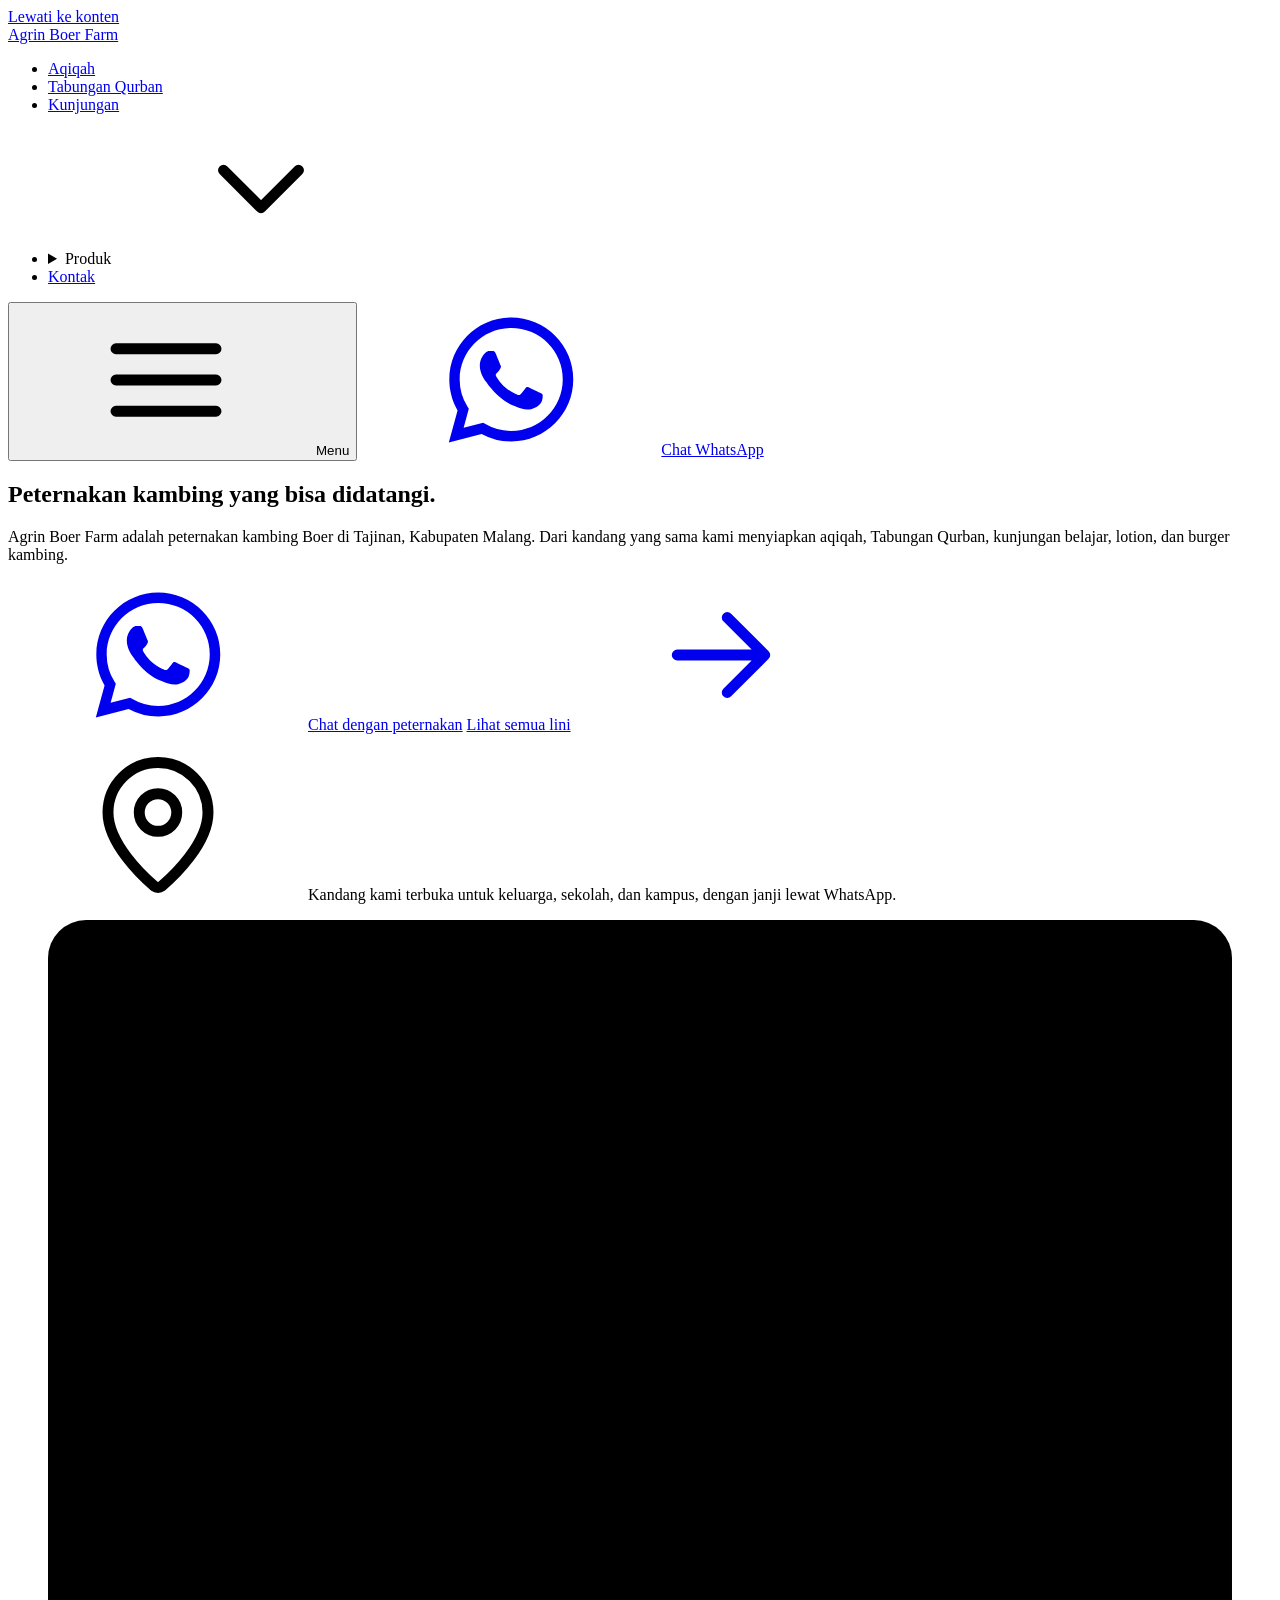
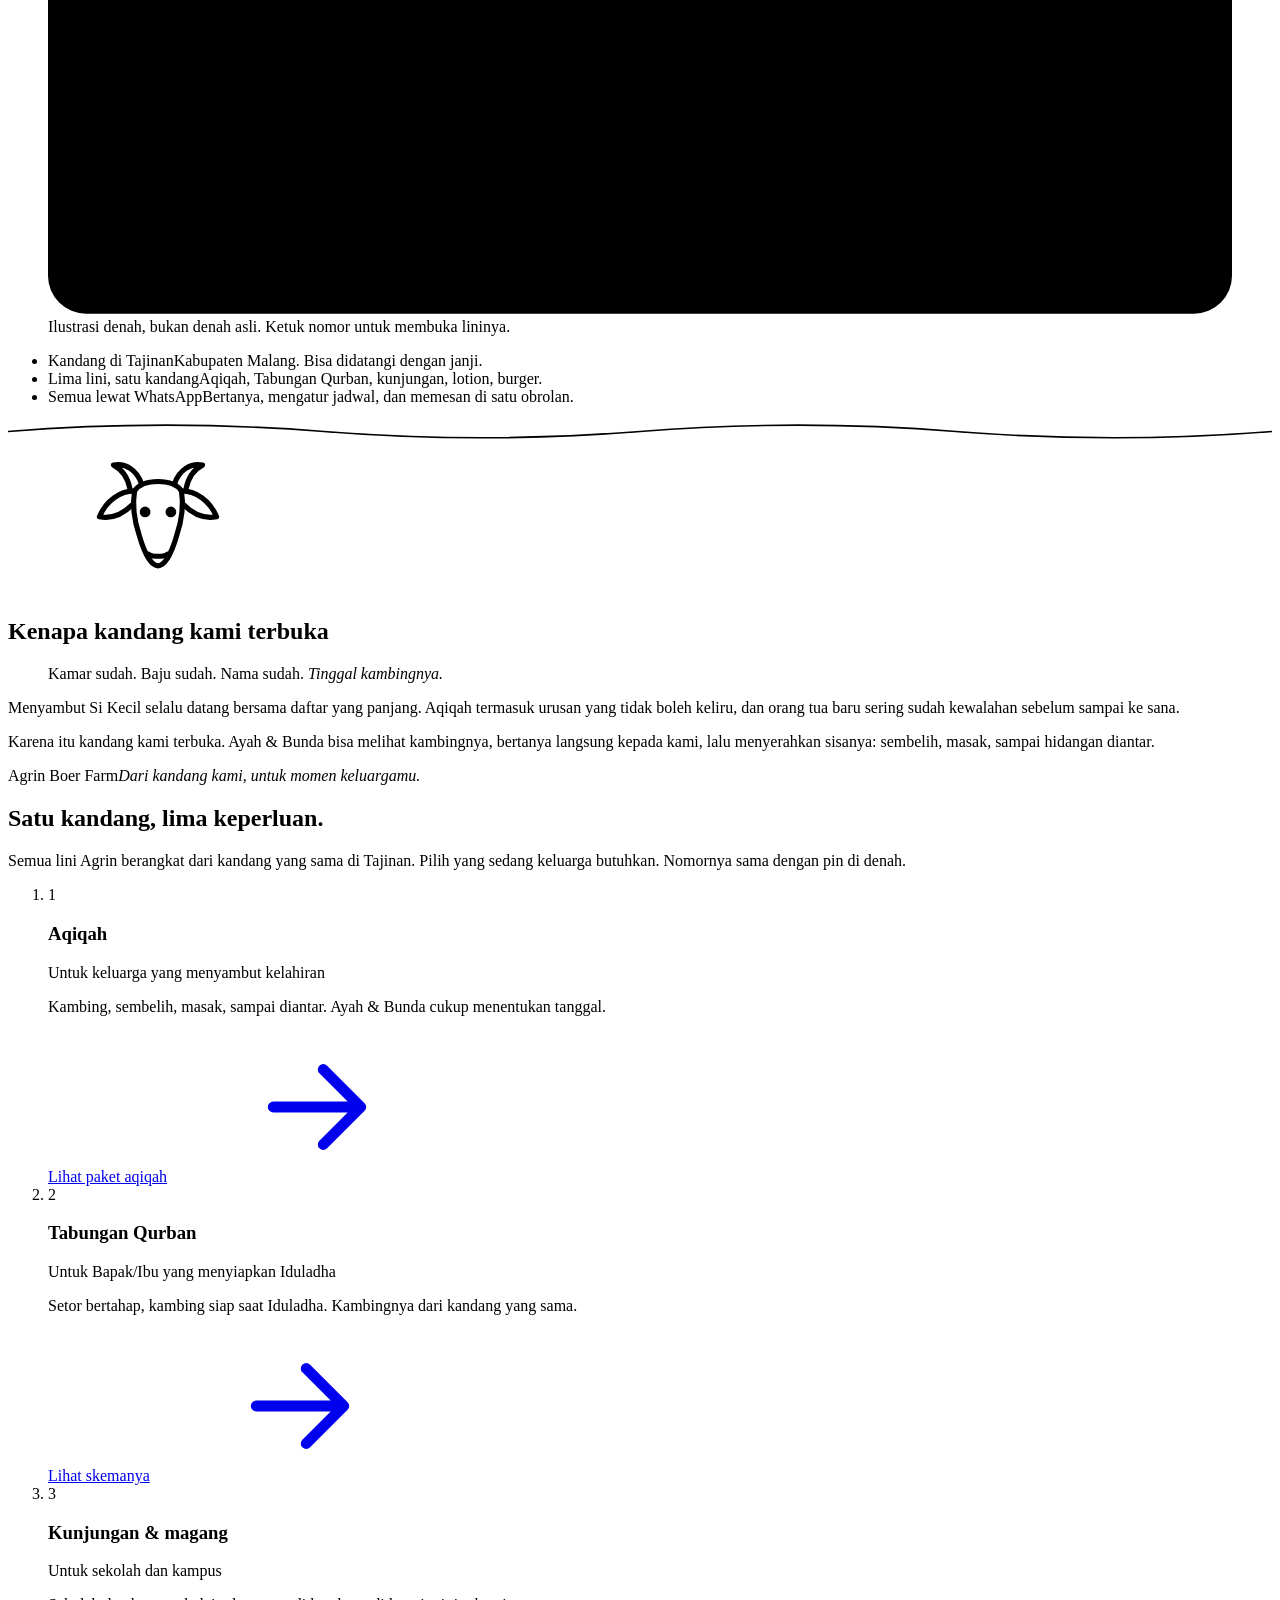
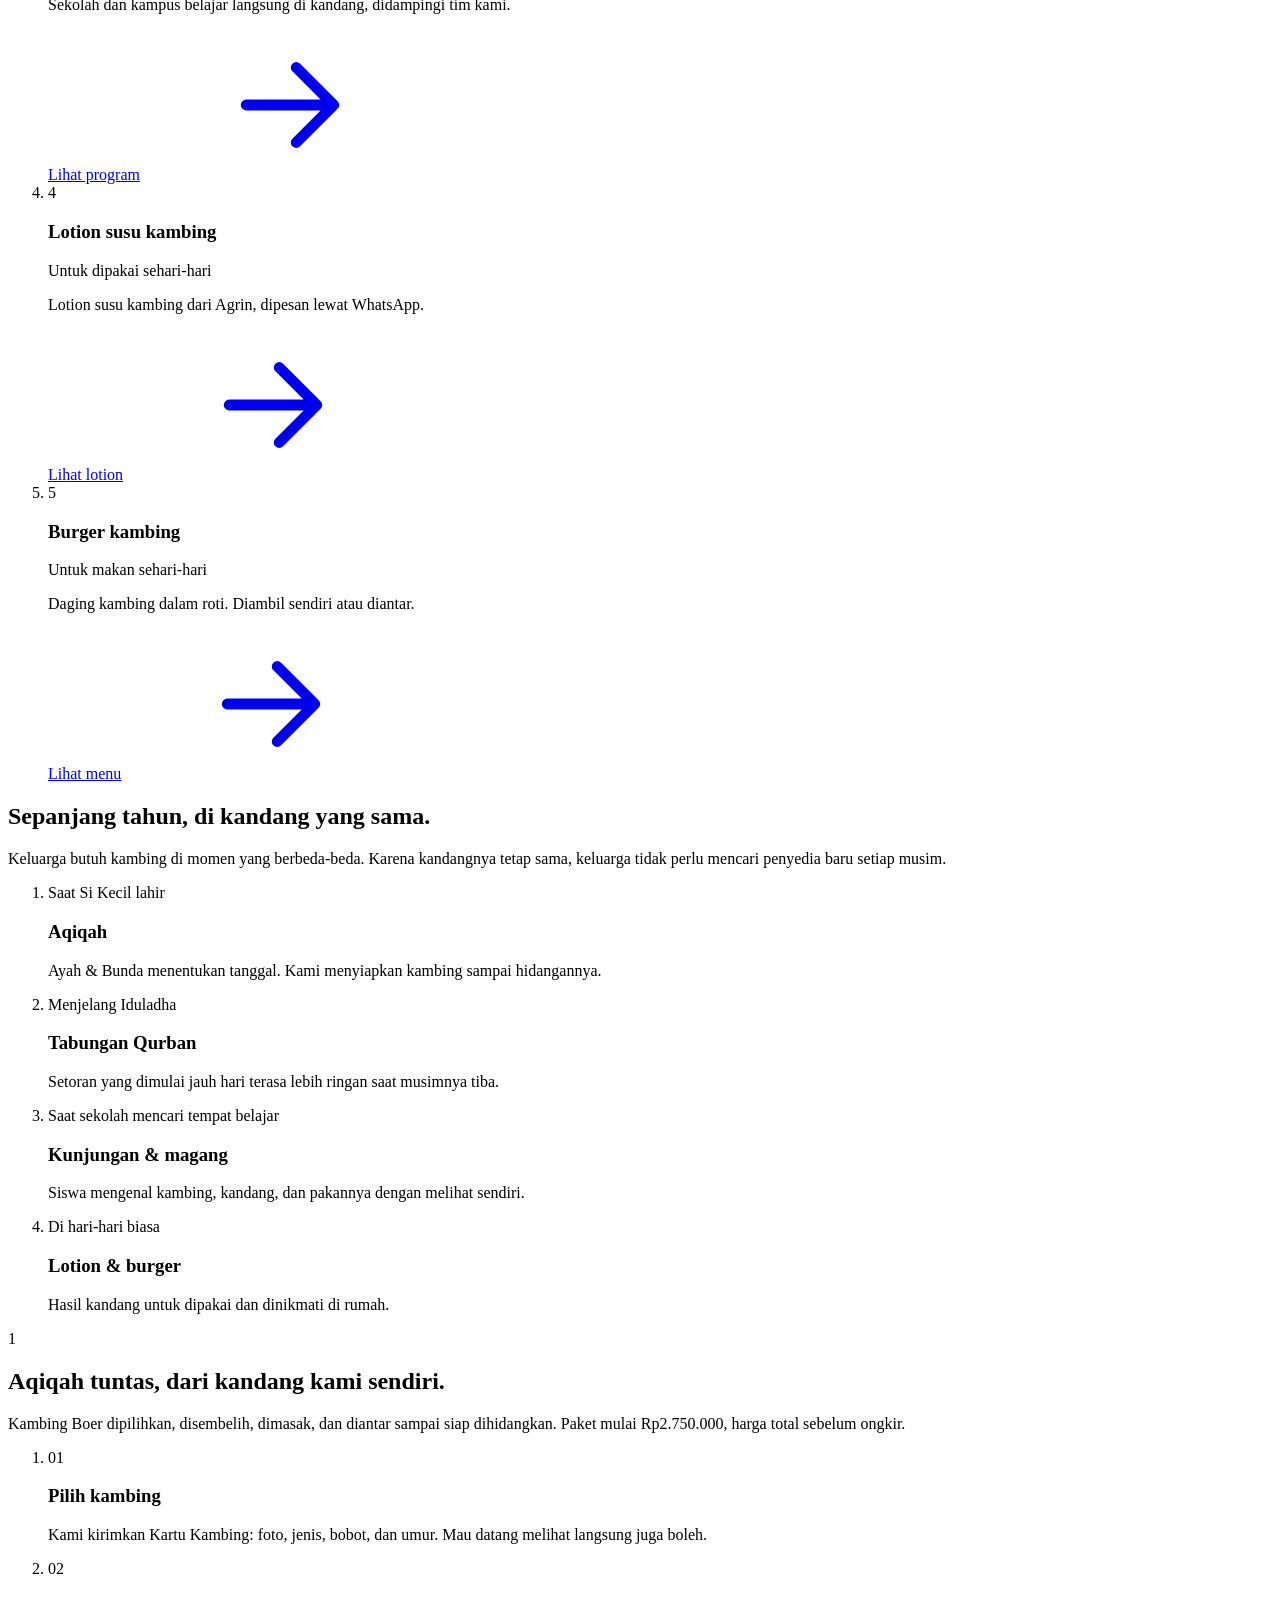
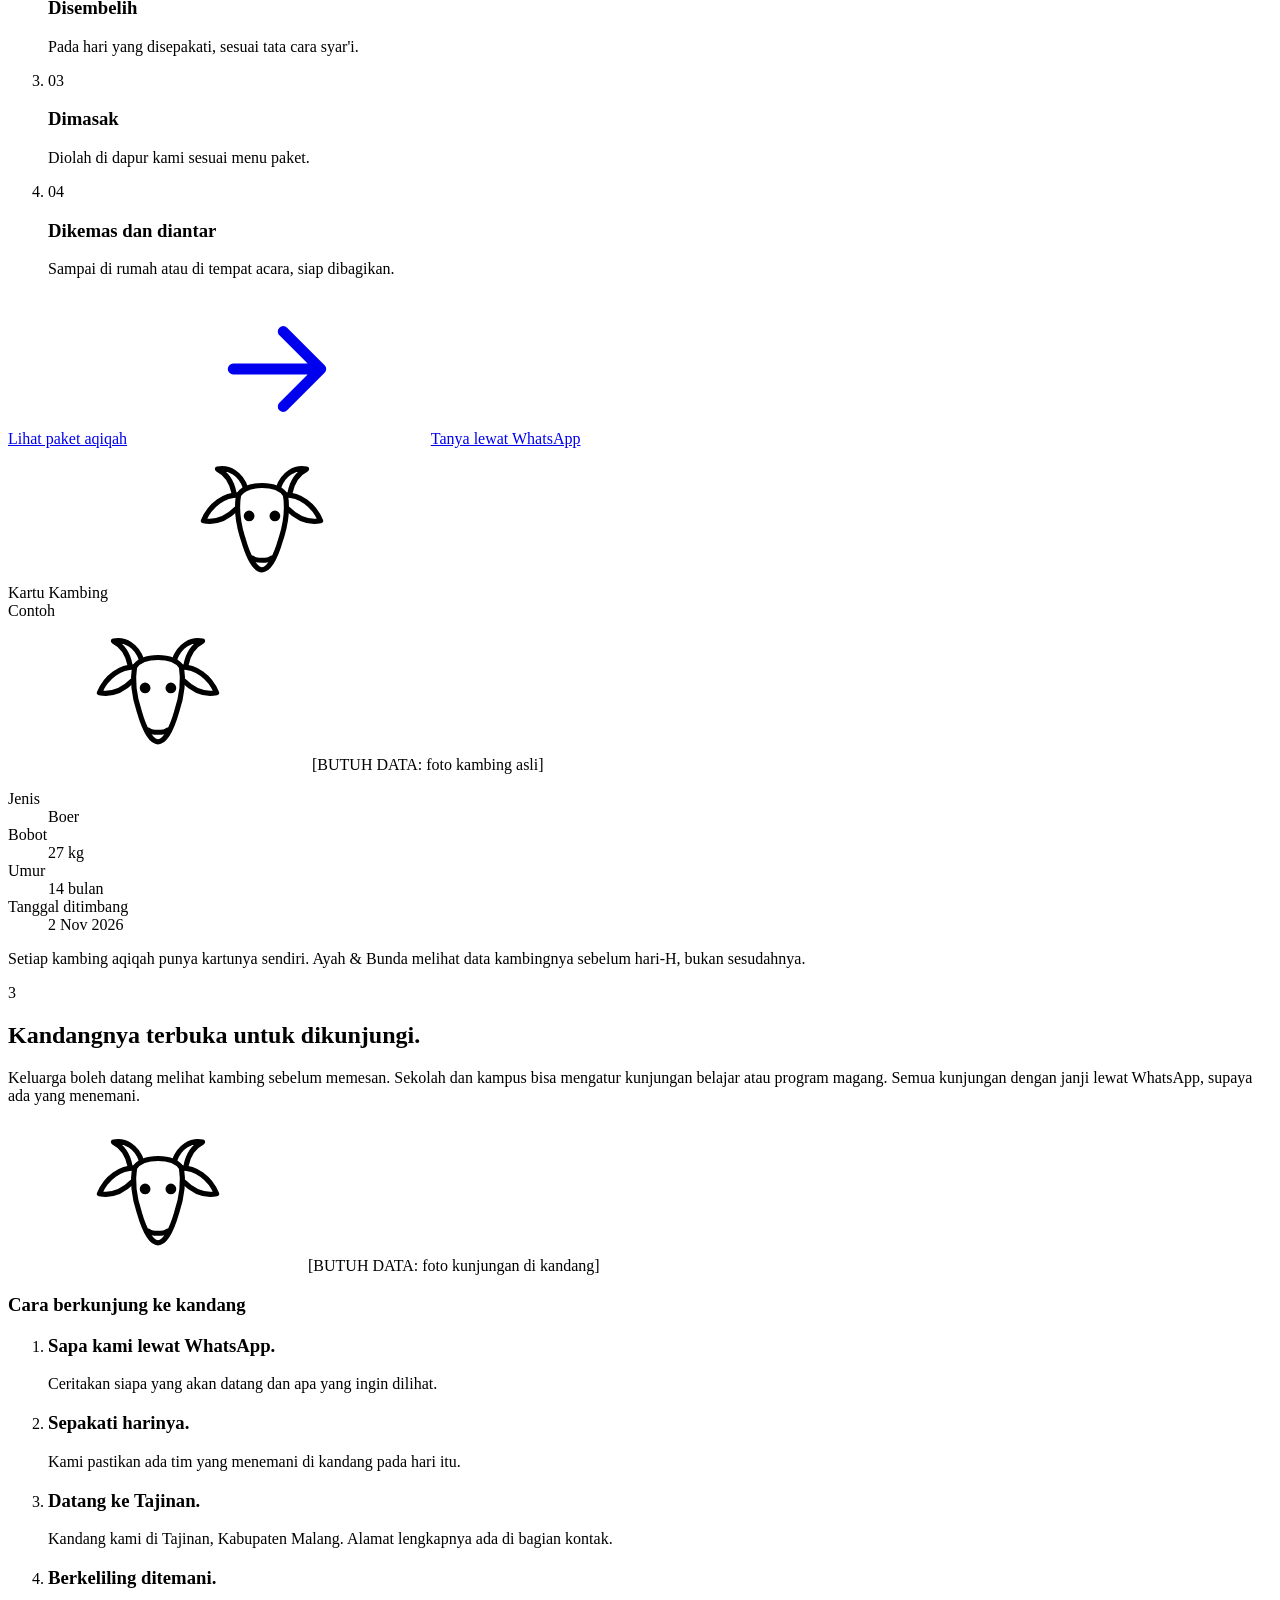
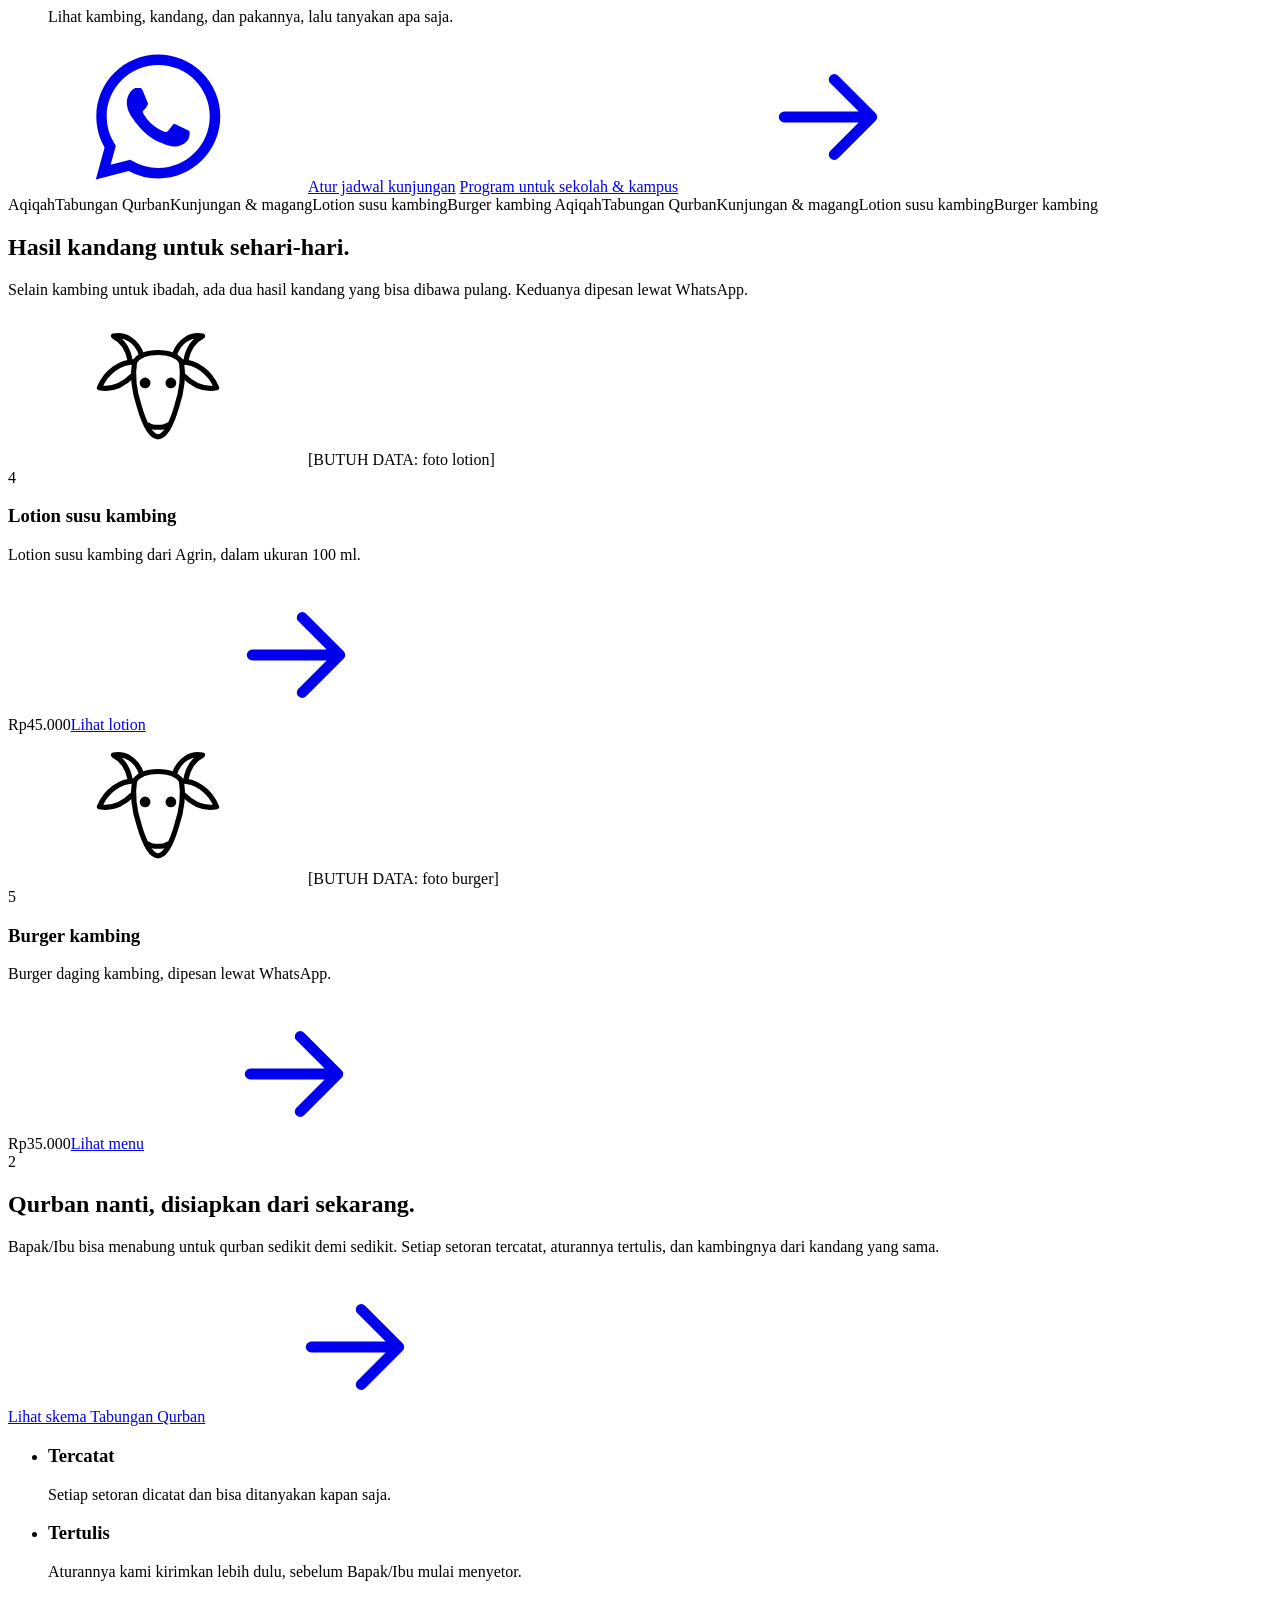
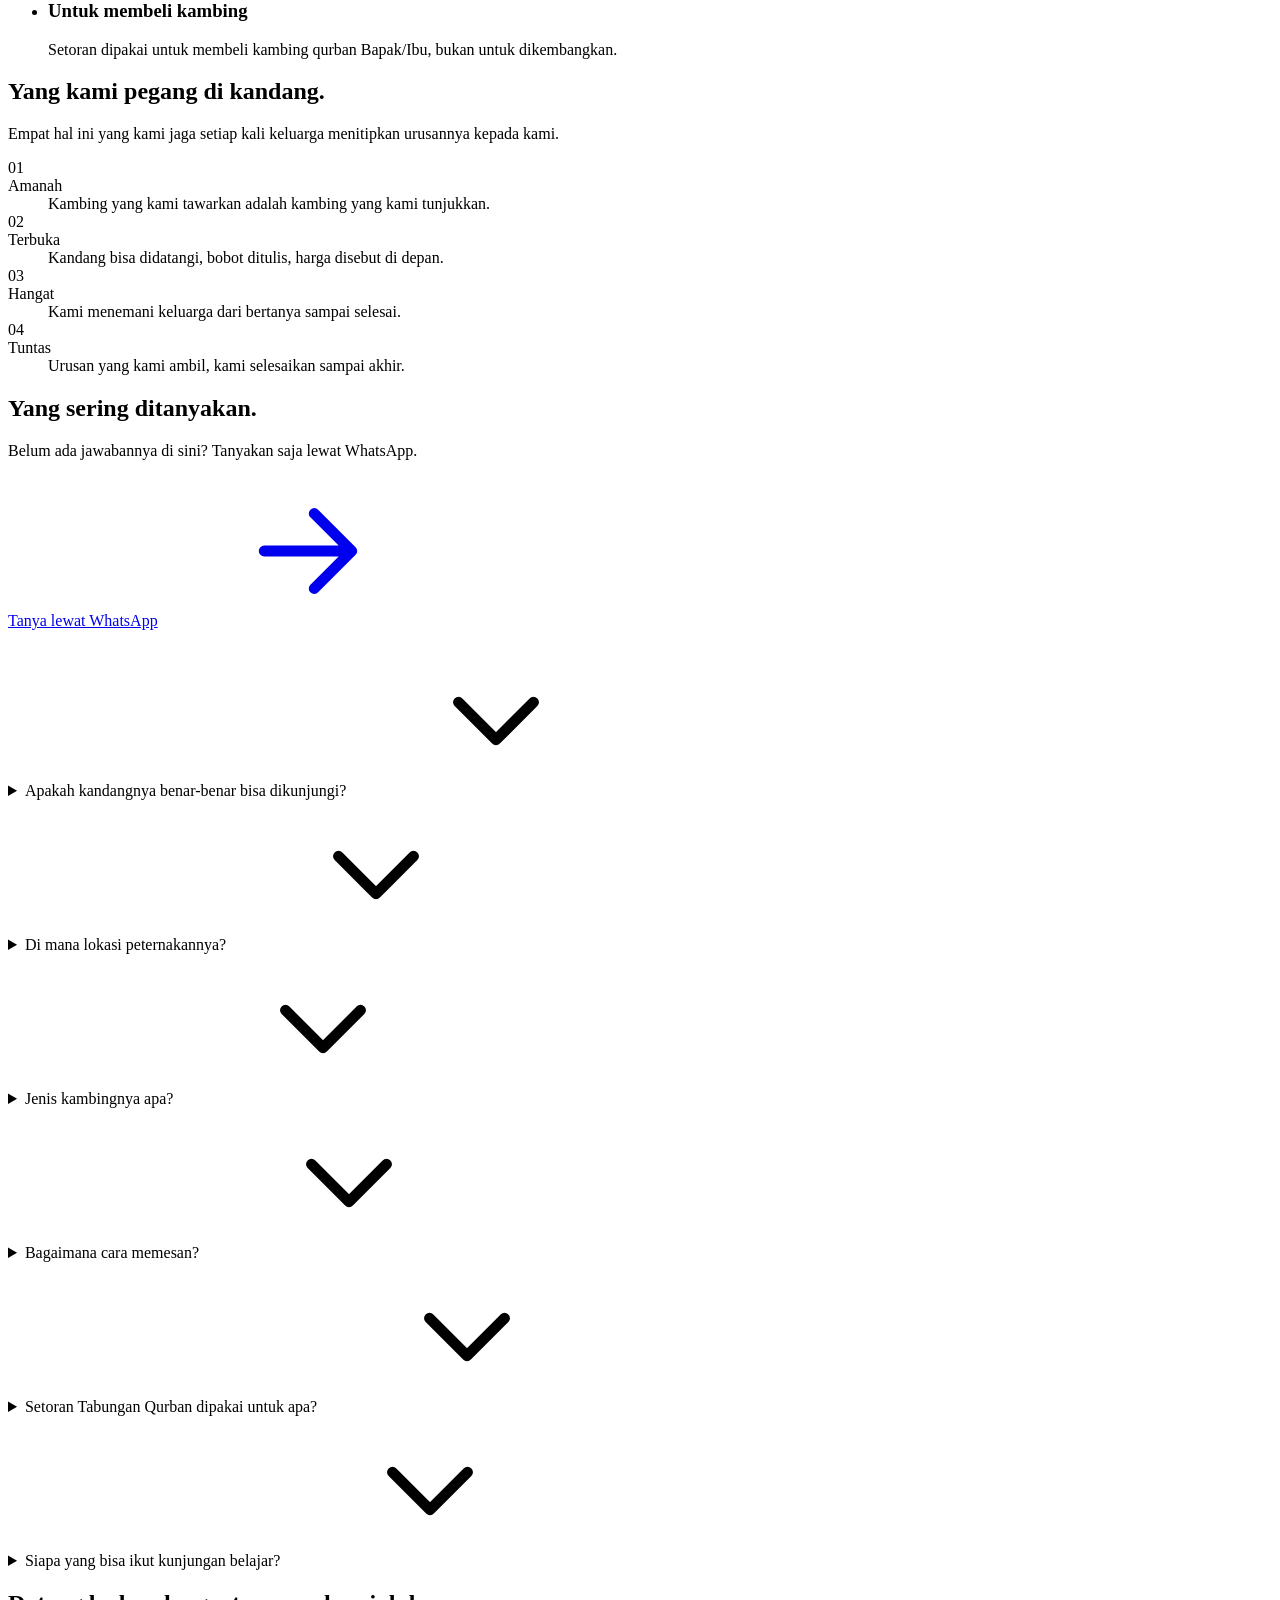
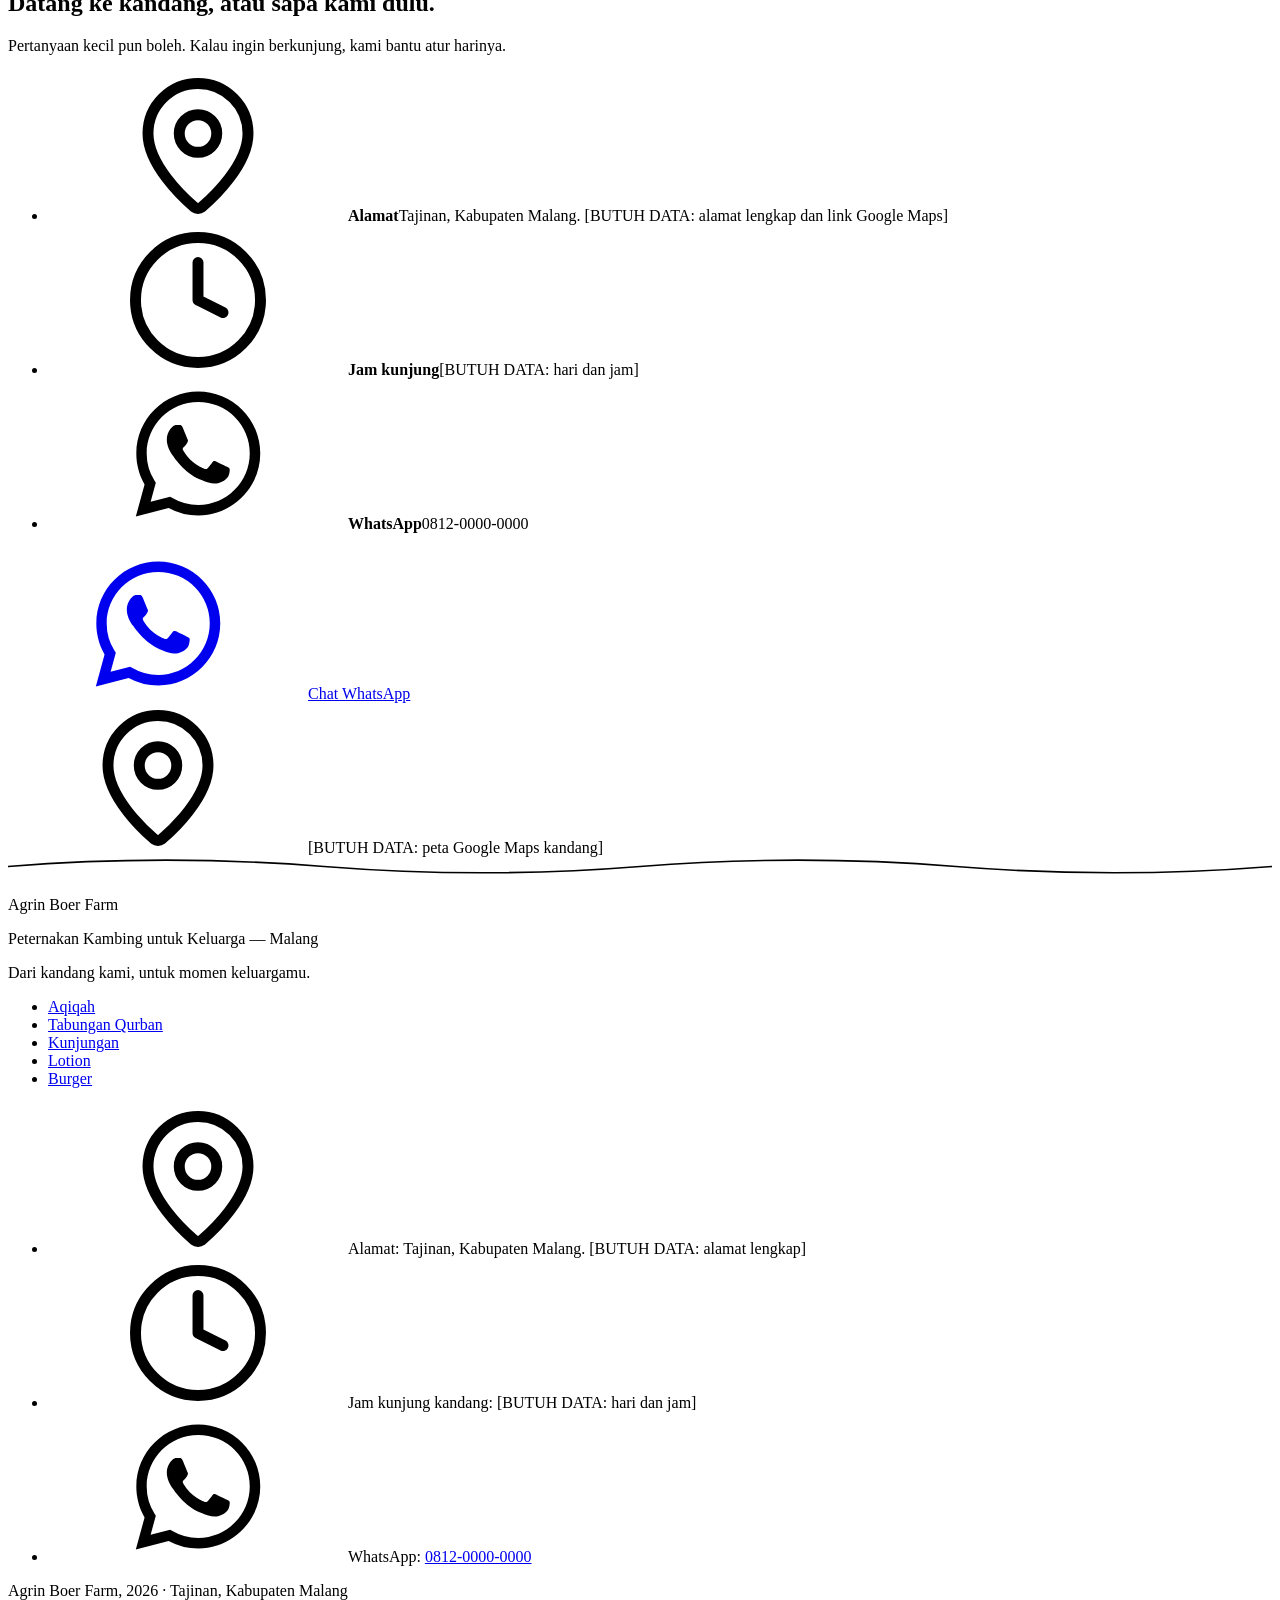
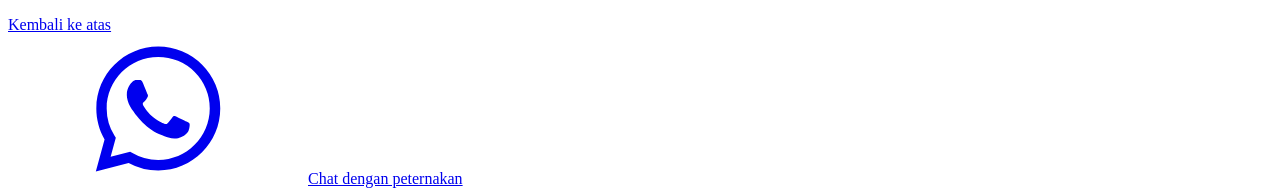
==== commit 95d4dfaf: "Website peternakan v2: beranda lebih kaya dan elegan, gerak masuk di semua halaman - Beranda 12 sect" ====
--- a/site/index.html
+++ b/site/index.html
@@ -25,10 +25,9 @@
   // Tema krem lama tetap bisa dilihat untuk perbandingan: tambahkan ?tema=krem di URL.
   if (new URLSearchParams(location.search).get('tema') === 'krem') document.documentElement.dataset.tema = 'krem';
 </script>
-<link rel="preconnect" href="https://fonts.googleapis.com">
-<link rel="preconnect" href="https://fonts.gstatic.com" crossorigin>
-<!-- Sementara dari Google Fonts; pindahkan ke self-host sebelum deploy (privasi pengunjung). -->
-<link href="https://fonts.googleapis.com/css2?family=Caveat:wght@600&family=Fraunces:opsz,wght@9..144,500;9..144,600;9..144,700&family=Plus+Jakarta+Sans:wght@400;500;600;700&display=swap" rel="stylesheet">
+<link rel="preload" href="/fonts/Fraunces-latin-6NU78FyLNQ.woff2" as="font" type="font/woff2" crossorigin>
+<link rel="preload" href="/fonts/PlusJakartaSans-latin-LDIoaomQNQ.woff2" as="font" type="font/woff2" crossorigin>
+<link rel="stylesheet" href="/fonts/fonts.css">
 <link rel="stylesheet" href="/tokens.css">
 <link rel="stylesheet" href="/situs.css">
 <script src="/situs.js" defer></script>
@@ -48,6 +47,7 @@
     <symbol id="i-panah" viewBox="0 0 24 24"><path fill="none" stroke="currentColor" stroke-width="1.75" stroke-linecap="round" stroke-linejoin="round" d="M5 12h14M13 6l6 6-6 6"/></symbol>
   </defs>
 </svg>
+<div class="progres" aria-hidden="true"></div>
 <header class="header">
   <div class="wrap">
     <a class="wordmark" href="/">Agrin Boer Farm</a>
@@ -75,12 +75,12 @@
 
   <section class="hero hero-beranda" aria-labelledby="judul-hero">
     <div class="wrap">
-      <div>
+      <div class="hero-teks">
         <h1 id="judul-hero">Peternakan kambing yang bisa didatangi.</h1>
         <p class="sub">Agrin Boer Farm adalah peternakan kambing Boer di Tajinan, Kabupaten Malang. Dari kandang yang sama kami menyiapkan aqiqah, Tabungan Qurban, kunjungan belajar, lotion, dan burger kambing.</p>
         <div class="aksi aksi-baris">
           <a class="btn" href="https://wa.me/62812000000000" target="_blank" rel="noopener noreferrer" data-wa="Assalamu'alaikum, saya mau tanya tentang Agrin Boer Farm."><svg aria-hidden="true"><use href="#i-wa"/></svg>Chat dengan peternakan</a>
-          <a class="tautan-kedua" href="#lini">Lihat semua lini</a>
+          <a class="tautan-kedua" href="#lini">Lihat semua lini<svg aria-hidden="true"><use href="#i-panah"/></svg></a>
         </div>
         <p class="trust"><svg aria-hidden="true"><use href="#i-pin"/></svg>Kandang kami terbuka untuk keluarga, sekolah, dan kampus, dengan janji lewat WhatsApp.</p>
       </div>
@@ -90,146 +90,259 @@
           <path class="d-pagar" d="M320 440 H530 V30 H30 V440 H230"/>
           <circle class="d-pohon" cx="255" cy="300" r="30"/><circle class="d-pohon" cx="520" cy="215" r="16"/><circle class="d-pohon" cx="440" cy="430" r="14"/>
           <path class="d-jalan" d="M275 445 C 270 380, 230 300, 185 216 M185 216 C 270 245, 390 232, 435 172 M275 445 C 300 400, 315 350, 330 332 M240 360 C 225 350, 215 335, 200 326"/>
-          <rect class="d-bangunan" x="60" y="60" width="250" height="150" rx="6"/>
+          <g class="d-blok" style="--d:0"><rect class="d-bangunan" x="60" y="60" width="250" height="150" rx="6"/>
           <path class="d-sekat" d="M110 60 V210 M160 60 V210 M210 60 V210 M260 60 V210"/>
           <use href="#i-boer" x="68" y="110" width="34" height="34" style="color:var(--emas-tua)"/>
           <use href="#i-boer" x="168" y="110" width="34" height="34" style="color:var(--emas-tua)"/>
           <use href="#i-boer" x="218" y="110" width="34" height="34" style="color:var(--emas-tua)"/>
-          <text class="d-label" x="62" y="238">Aqiqah</text>
-          <rect class="d-bangunan" x="370" y="60" width="130" height="106" rx="6"/>
+          <text class="d-label" x="62" y="238">Aqiqah</text></g>
+          <g class="d-blok" style="--d:1"><rect class="d-bangunan" x="370" y="60" width="130" height="106" rx="6"/>
           <use href="#i-boer" x="418" y="94" width="34" height="34" style="color:var(--emas-tua)"/>
-          <text class="d-label" x="372" y="194">Tabungan Qurban</text>
-          <rect class="d-bangunan" x="60" y="262" width="140" height="118" rx="6"/>
+          <text class="d-label" x="372" y="194">Tabungan Qurban</text></g>
+          <g class="d-blok" style="--d:2"><rect class="d-bangunan" x="60" y="262" width="140" height="118" rx="6"/>
           <rect class="d-isi" x="80" y="290" width="100" height="16" rx="3"/><rect class="d-isi" x="80" y="318" width="100" height="16" rx="3"/><rect class="d-isi" x="80" y="346" width="100" height="16" rx="3"/>
-          <text class="d-label" x="62" y="406">Lotion</text>
-          <rect class="d-bangunan" x="330" y="262" width="170" height="140" rx="6"/>
+          <text class="d-label" x="62" y="406">Lotion</text></g>
+          <g class="d-blok" style="--d:3"><rect class="d-bangunan" x="330" y="262" width="170" height="140" rx="6"/>
           <circle class="d-isi" cx="368" cy="300" r="14"/><circle class="d-isi" cx="408" cy="300" r="14"/><rect class="d-isi" x="350" y="338" width="130" height="40" rx="4"/>
-          <text class="d-label" x="332" y="428">Burger</text>
+          <text class="d-label" x="332" y="428">Burger</text></g>
           <rect class="d-tiang" x="224" y="432" width="12" height="16" rx="2"/><rect class="d-tiang" x="314" y="432" width="12" height="16" rx="2"/>
           <text class="d-label" x="150" y="462">Kunjungan</text>
-          <a class="pin" href="/aqiqah/" aria-label="1: Aqiqah"><g><circle cx="300" cy="62" r="20"/><text x="300" y="63">1</text></g></a>
-          <a class="pin" href="/tabungan-qurban/" aria-label="2: Tabungan Qurban"><g><circle cx="492" cy="62" r="20"/><text x="492" y="63">2</text></g></a>
-          <a class="pin" href="/kunjungan/" aria-label="3: Kunjungan"><g><circle cx="275" cy="428" r="20"/><text x="275" y="429">3</text></g></a>
-          <a class="pin" href="/lotion/" aria-label="4: Lotion"><g><circle cx="192" cy="266" r="20"/><text x="192" y="267">4</text></g></a>
-          <a class="pin" href="/burger/" aria-label="5: Burger"><g><circle cx="492" cy="266" r="20"/><text x="492" y="267">5</text></g></a>
+          <a class="pin" href="/aqiqah/" aria-label="1: Aqiqah" style="--d:0"><g><circle cx="300" cy="62" r="20"/><text x="300" y="63">1</text></g></a>
+          <a class="pin" href="/tabungan-qurban/" aria-label="2: Tabungan Qurban" style="--d:1"><g><circle cx="492" cy="62" r="20"/><text x="492" y="63">2</text></g></a>
+          <a class="pin" href="/kunjungan/" aria-label="3: Kunjungan" style="--d:2"><g><circle cx="275" cy="428" r="20"/><text x="275" y="429">3</text></g></a>
+          <a class="pin" href="/lotion/" aria-label="4: Lotion" style="--d:3"><g><circle cx="192" cy="266" r="20"/><text x="192" y="267">4</text></g></a>
+          <a class="pin" href="/burger/" aria-label="5: Burger" style="--d:4"><g><circle cx="492" cy="266" r="20"/><text x="492" y="267">5</text></g></a>
         </svg>
-        <figcaption>Ilustrasi denah, bukan denah asli.</figcaption>
+        <figcaption>Ilustrasi denah, bukan denah asli. Ketuk nomor untuk membuka lininya.</figcaption>
       </figure>
     </div>
-  </section>
-
-  <section class="section" id="lini" style="padding-top:0" aria-labelledby="judul-lini">
-    <div class="wrap">
-      <h2 id="judul-lini">Satu kandang, lima keperluan.</h2>
+    <div class="wrap">
+      <ul class="pita-fakta">
+        <li><span class="pita-judul">Kandang di Tajinan</span><span>Kabupaten Malang. Bisa didatangi dengan janji.</span></li>
+        <li><span class="pita-judul">Lima lini, satu kandang</span><span>Aqiqah, Tabungan Qurban, kunjungan, lotion, burger.</span></li>
+        <li><span class="pita-judul">Semua lewat WhatsApp</span><span>Bertanya, mengatur jadwal, dan memesan di satu obrolan.</span></li>
+      </ul>
+    </div>
+  </section>
+
+  <section class="manifesto di-bidang" aria-labelledby="judul-manifesto">
+    <svg class="gelombang" viewBox="0 0 1200 18" preserveAspectRatio="none" aria-hidden="true"><path d="M0 9 C 100 1, 200 1, 300 9 S 500 17, 600 9 S 800 1, 900 9 S 1100 17, 1200 9" fill="none" stroke="currentColor" stroke-width="1.5"/></svg>
+    <div class="wrap">
+      <svg class="manifesto-boer" aria-hidden="true"><use href="#i-boer"/></svg>
+      <h2 id="judul-manifesto" class="tersembunyi">Kenapa kandang kami terbuka</h2>
+      <blockquote class="kutipan"><p>Kamar sudah. Baju sudah. Nama sudah. <em>Tinggal kambingnya.</em></p></blockquote>
+      <div class="manifesto-isi">
+        <p>Menyambut Si Kecil selalu datang bersama daftar yang panjang. Aqiqah termasuk urusan yang tidak boleh keliru, dan orang tua baru sering sudah kewalahan sebelum sampai ke sana.</p>
+        <p>Karena itu kandang kami terbuka. Ayah &amp; Bunda bisa melihat kambingnya, bertanya langsung kepada kami, lalu menyerahkan sisanya: sembelih, masak, sampai hidangan diantar.</p>
+      </div>
+      <p class="tanda-tangan"><span>Agrin Boer Farm</span><em>Dari kandang kami, untuk momen keluargamu.</em></p>
+    </div>
+  </section>
+
+  <section class="section" id="lini" aria-labelledby="judul-lini">
+    <div class="wrap lini-tata">
+      <div class="lini-kepala">
+        <h2 id="judul-lini">Satu kandang, lima keperluan.</h2>
+        <p class="pengantar">Semua lini Agrin berangkat dari kandang yang sama di Tajinan. Pilih yang sedang keluarga butuhkan. Nomornya sama dengan pin di denah.</p>
+      </div>
       <ol class="lini">
         <li><span class="pos-no" aria-hidden="true"><span>1</span></span>
-          <div class="lini-isi"><h3>Aqiqah</h3><p>Kambing, sembelih, masak, sampai diantar. Ayah &amp; Bunda cukup menentukan tanggal.</p><a href="/aqiqah/">Lihat paket aqiqah<svg aria-hidden="true"><use href="#i-panah"/></svg></a></div></li>
+          <div class="lini-isi"><div><h3>Aqiqah</h3><p class="untuk">Untuk keluarga yang menyambut kelahiran</p></div><p>Kambing, sembelih, masak, sampai diantar. Ayah &amp; Bunda cukup menentukan tanggal.</p><a href="/aqiqah/">Lihat paket aqiqah<svg aria-hidden="true"><use href="#i-panah"/></svg></a></div></li>
         <li><span class="pos-no" aria-hidden="true"><span>2</span></span>
-          <div class="lini-isi"><h3>Tabungan Qurban</h3><p>Setor bertahap, kambing siap saat Iduladha.</p><a href="/tabungan-qurban/">Lihat skemanya<svg aria-hidden="true"><use href="#i-panah"/></svg></a></div></li>
+          <div class="lini-isi"><div><h3>Tabungan Qurban</h3><p class="untuk">Untuk Bapak/Ibu yang menyiapkan Iduladha</p></div><p>Setor bertahap, kambing siap saat Iduladha. Kambingnya dari kandang yang sama.</p><a href="/tabungan-qurban/">Lihat skemanya<svg aria-hidden="true"><use href="#i-panah"/></svg></a></div></li>
         <li><span class="pos-no" aria-hidden="true"><span>3</span></span>
-          <div class="lini-isi"><h3>Kunjungan &amp; magang</h3><p>Sekolah dan kampus belajar langsung di kandang.</p><a href="/kunjungan/">Lihat program<svg aria-hidden="true"><use href="#i-panah"/></svg></a></div></li>
+          <div class="lini-isi"><div><h3>Kunjungan &amp; magang</h3><p class="untuk">Untuk sekolah dan kampus</p></div><p>Sekolah dan kampus belajar langsung di kandang, didampingi tim kami.</p><a href="/kunjungan/">Lihat program<svg aria-hidden="true"><use href="#i-panah"/></svg></a></div></li>
         <li><span class="pos-no" aria-hidden="true"><span>4</span></span>
-          <div class="lini-isi"><h3>Lotion susu kambing</h3><p>Lotion susu kambing dari Agrin.</p><a href="/lotion/">Lihat lotion<svg aria-hidden="true"><use href="#i-panah"/></svg></a></div></li>
+          <div class="lini-isi"><div><h3>Lotion susu kambing</h3><p class="untuk">Untuk dipakai sehari-hari</p></div><p>Lotion susu kambing dari Agrin, dipesan lewat WhatsApp.</p><a href="/lotion/">Lihat lotion<svg aria-hidden="true"><use href="#i-panah"/></svg></a></div></li>
         <li><span class="pos-no" aria-hidden="true"><span>5</span></span>
-          <div class="lini-isi"><h3>Burger kambing</h3><p>Daging kambing dalam roti, untuk makan sehari-hari.</p><a href="/burger/">Lihat menu<svg aria-hidden="true"><use href="#i-panah"/></svg></a></div></li>
+          <div class="lini-isi"><div><h3>Burger kambing</h3><p class="untuk">Untuk makan sehari-hari</p></div><p>Daging kambing dalam roti. Diambil sendiri atau diantar.</p><a href="/burger/">Lihat menu<svg aria-hidden="true"><use href="#i-panah"/></svg></a></div></li>
       </ol>
     </div>
   </section>
 
-  <section class="section section-tua" aria-labelledby="judul-aqiqah">
-    <div class="wrap dua-kolom">
+  <section class="section section-tua kalender" aria-labelledby="judul-kalender">
+    <div class="wrap">
+      <div class="kalender-kepala">
+        <h2 id="judul-kalender">Sepanjang tahun, di kandang yang sama.</h2>
+        <p class="pengantar">Keluarga butuh kambing di momen yang berbeda-beda. Karena kandangnya tetap sama, keluarga tidak perlu mencari penyedia baru setiap musim.</p>
+      </div>
+      <ol class="musim">
+        <li><span class="musim-titik" aria-hidden="true"></span><p class="musim-saat">Saat Si Kecil lahir</p><h3>Aqiqah</h3><p>Ayah &amp; Bunda menentukan tanggal. Kami menyiapkan kambing sampai hidangannya.</p></li>
+        <li><span class="musim-titik" aria-hidden="true"></span><p class="musim-saat">Menjelang Iduladha</p><h3>Tabungan Qurban</h3><p>Setoran yang dimulai jauh hari terasa lebih ringan saat musimnya tiba.</p></li>
+        <li><span class="musim-titik" aria-hidden="true"></span><p class="musim-saat">Saat sekolah mencari tempat belajar</p><h3>Kunjungan &amp; magang</h3><p>Siswa mengenal kambing, kandang, dan pakannya dengan melihat sendiri.</p></li>
+        <li><span class="musim-titik" aria-hidden="true"></span><p class="musim-saat">Di hari-hari biasa</p><h3>Lotion &amp; burger</h3><p>Hasil kandang untuk dipakai dan dinikmati di rumah.</p></li>
+      </ol>
+    </div>
+  </section>
+
+  <section class="section sorotan" aria-labelledby="judul-aqiqah">
+    <div class="wrap dua-kolom sorotan-tata">
       <div>
-        <h2 id="judul-aqiqah" class="judul-section">Aqiqah tuntas, dari kandang kami sendiri.</h2>
+        <div class="judul-pos judul-section"><span class="pos-no" aria-hidden="true"><span>1</span></span><h2 id="judul-aqiqah">Aqiqah tuntas, dari kandang kami sendiri.</h2></div>
         <p class="pengantar">Kambing Boer dipilihkan, disembelih, dimasak, dan diantar sampai siap dihidangkan. Paket mulai <span data-dummy>Rp2.750.000</span>, harga total sebelum ongkir.</p>
-        <p style="margin-top:var(--sp-6)"><a class="btn" href="/aqiqah/">Lihat paket aqiqah</a></p>
-      </div>
-      <article class="kartu" data-isi aria-label="Contoh Kartu Kambing">
-        <div class="kartu-kepala">
-          <span class="nama">Kartu Kambing</span>
-          <svg aria-hidden="true"><use href="#i-boer"/></svg>
-        </div>
-        <span class="stempel" aria-hidden="true">Contoh</span>
-        <div class="slot-foto" data-sementara>
-          <svg aria-hidden="true"><use href="#i-boer"/></svg>
-          <span class="butuh">[BUTUH DATA: foto kambing asli]</span>
-        </div>
-        <dl class="baris">
-          <div style="--i:0"><dt>Jenis</dt><dd>Boer</dd></div>
-          <div style="--i:1"><dt>Bobot</dt><dd><span data-dummy>27 kg</span></dd></div>
-          <div style="--i:2"><dt>Umur</dt><dd><span data-dummy>14 bulan</span></dd></div>
-          <div style="--i:3"><dt>Tanggal ditimbang</dt><dd><span data-dummy>2 Nov 2026</span></dd></div>
-        </dl>
-      </article>
-    </div>
-  </section>
-
-  <section class="section di-bidang" aria-labelledby="judul-kandang">
-    <div class="wrap dua-kolom">
+        <ol class="tahap">
+          <li><span class="tahap-no" aria-hidden="true">01</span><div><h3>Pilih kambing</h3><p>Kami kirimkan Kartu Kambing: foto, jenis, bobot, dan umur. Mau datang melihat langsung juga boleh.</p></div></li>
+          <li><span class="tahap-no" aria-hidden="true">02</span><div><h3>Disembelih</h3><p>Pada hari yang disepakati, sesuai tata cara syar'i.</p></div></li>
+          <li><span class="tahap-no" aria-hidden="true">03</span><div><h3>Dimasak</h3><p>Diolah di dapur kami sesuai menu paket.</p></div></li>
+          <li><span class="tahap-no" aria-hidden="true">04</span><div><h3>Dikemas dan diantar</h3><p>Sampai di rumah atau di tempat acara, siap dibagikan.</p></div></li>
+        </ol>
+        <div class="aksi-baris" style="margin-top:var(--sp-6)">
+          <a class="btn" href="/aqiqah/">Lihat paket aqiqah<svg aria-hidden="true"><use href="#i-panah"/></svg></a>
+          <a class="tautan-kedua" href="https://wa.me/62812000000000" target="_blank" rel="noopener noreferrer" data-wa="Assalamu'alaikum, saya mau tanya paket aqiqah Agrin.">Tanya lewat WhatsApp</a>
+        </div>
+      </div>
+      <div class="kartu-bingkai">
+        <article class="kartu" data-isi aria-label="Contoh Kartu Kambing">
+          <div class="kartu-kepala">
+            <span class="nama">Kartu Kambing</span>
+            <svg aria-hidden="true"><use href="#i-boer"/></svg>
+          </div>
+          <span class="stempel" aria-hidden="true">Contoh</span>
+          <div class="slot-foto" data-sementara>
+            <svg aria-hidden="true"><use href="#i-boer"/></svg>
+            <span class="butuh">[BUTUH DATA: foto kambing asli]</span>
+          </div>
+          <dl class="baris">
+            <div style="--i:0"><dt>Jenis</dt><dd>Boer</dd></div>
+            <div style="--i:1"><dt>Bobot</dt><dd><span data-dummy>27 kg</span></dd></div>
+            <div style="--i:2"><dt>Umur</dt><dd><span data-dummy>14 bulan</span></dd></div>
+            <div style="--i:3"><dt>Tanggal ditimbang</dt><dd><span data-dummy>2 Nov 2026</span></dd></div>
+          </dl>
+        </article>
+        <p class="kartu-catatan">Setiap kambing aqiqah punya kartunya sendiri. Ayah &amp; Bunda melihat data kambingnya sebelum hari-H, bukan sesudahnya.</p>
+      </div>
+    </div>
+  </section>
+
+  <section class="section di-bidang kandang-terbuka" aria-labelledby="judul-kandang">
+    <div class="wrap">
+      <div class="dua-kolom kandang-tata">
+        <div>
+          <div class="judul-pos judul-section"><span class="pos-no" aria-hidden="true"><span>3</span></span><h2 id="judul-kandang">Kandangnya terbuka untuk dikunjungi.</h2></div>
+          <p class="pengantar">Keluarga boleh datang melihat kambing sebelum memesan. Sekolah dan kampus bisa mengatur kunjungan belajar atau program magang. Semua kunjungan dengan janji lewat WhatsApp, supaya ada yang menemani.</p>
+        </div>
+        <div class="slot-foto" data-sementara><svg aria-hidden="true"><use href="#i-boer"/></svg><span class="butuh">[BUTUH DATA: foto kunjungan di kandang]</span></div>
+      </div>
+      <h3 class="sub-judul-bidang">Cara berkunjung ke kandang</h3>
+      <ol class="alur alur-kunjung">
+        <li><h3>Sapa kami lewat WhatsApp.</h3><p>Ceritakan siapa yang akan datang dan apa yang ingin dilihat.</p></li>
+        <li><h3>Sepakati harinya.</h3><p>Kami pastikan ada tim yang menemani di kandang pada hari itu.</p></li>
+        <li><h3>Datang ke Tajinan.</h3><p>Kandang kami di Tajinan, Kabupaten Malang. Alamat lengkapnya ada di bagian kontak.</p></li>
+        <li><h3>Berkeliling ditemani.</h3><p>Lihat kambing, kandang, dan pakannya, lalu tanyakan apa saja.</p></li>
+      </ol>
+      <div class="aksi-baris" style="margin-top:var(--sp-7)">
+        <a class="btn btn--bidang" href="https://wa.me/62812000000000" target="_blank" rel="noopener noreferrer" data-wa="Assalamu'alaikum, saya mau mengatur kunjungan ke kandang Agrin."><svg aria-hidden="true"><use href="#i-wa"/></svg>Atur jadwal kunjungan</a>
+        <a class="tautan-kedua" href="/kunjungan/">Program untuk sekolah &amp; kampus<svg aria-hidden="true"><use href="#i-panah"/></svg></a>
+      </div>
+    </div>
+  </section>
+
+  <div class="pita-lini" aria-hidden="true">
+    <div class="pita-jalan">
+      <span>Aqiqah</span><i></i><span>Tabungan Qurban</span><i></i><span>Kunjungan &amp; magang</span><i></i><span>Lotion susu kambing</span><i></i><span>Burger kambing</span><i></i>
+      <span>Aqiqah</span><i></i><span>Tabungan Qurban</span><i></i><span>Kunjungan &amp; magang</span><i></i><span>Lotion susu kambing</span><i></i><span>Burger kambing</span><i></i>
+    </div>
+  </div>
+
+  <section class="section" aria-labelledby="judul-produk">
+    <div class="wrap">
+      <div class="produk-kepala">
+        <div>
+          <h2 id="judul-produk">Hasil kandang untuk sehari-hari.</h2>
+        </div>
+        <p class="pengantar">Selain kambing untuk ibadah, ada dua hasil kandang yang bisa dibawa pulang. Keduanya dipesan lewat WhatsApp.</p>
+      </div>
+      <div class="produk">
+        <article class="kartu kartu-produk">
+          <div class="slot-foto" data-sementara><svg aria-hidden="true"><use href="#i-boer"/></svg><span class="butuh">[BUTUH DATA: foto lotion]</span></div>
+          <div class="isi">
+            <div class="judul-pos"><span class="pos-no" aria-hidden="true"><span>4</span></span><h3>Lotion susu kambing</h3></div>
+            <p>Lotion susu kambing dari Agrin, dalam ukuran <span data-dummy>100 ml</span>.</p>
+            <div class="produk-kaki"><span class="angka"><span data-dummy>Rp45.000</span></span><a class="btn btn--garis" href="/lotion/">Lihat lotion<svg aria-hidden="true"><use href="#i-panah"/></svg></a></div>
+          </div>
+        </article>
+        <article class="kartu kartu-produk">
+          <div class="slot-foto" data-sementara><svg aria-hidden="true"><use href="#i-boer"/></svg><span class="butuh">[BUTUH DATA: foto burger]</span></div>
+          <div class="isi">
+            <div class="judul-pos"><span class="pos-no" aria-hidden="true"><span>5</span></span><h3>Burger kambing</h3></div>
+            <p>Burger daging kambing, dipesan lewat WhatsApp.</p>
+            <div class="produk-kaki"><span class="angka"><span data-dummy>Rp35.000</span></span><a class="btn btn--garis" href="/burger/">Lihat menu<svg aria-hidden="true"><use href="#i-panah"/></svg></a></div>
+          </div>
+        </article>
+      </div>
+    </div>
+  </section>
+
+  <section class="section section-tua tabungan" aria-labelledby="judul-tabungan">
+    <div class="wrap dua-kolom tabungan-tata">
       <div>
-        <h2 id="judul-kandang" class="judul-section">Kandangnya terbuka untuk dikunjungi.</h2>
-        <p class="pengantar">Keluarga boleh datang melihat kambing sebelum memesan. Sekolah dan kampus bisa mengatur kunjungan belajar atau program magang. Semua kunjungan dengan janji lewat WhatsApp, supaya ada yang menemani.</p>
-        <p style="margin-top:var(--sp-6)"><a class="btn btn--bidang" href="/kunjungan/">Lihat program kunjungan</a></p>
-      </div>
-      <div class="slot-foto" data-sementara><svg aria-hidden="true"><use href="#i-boer"/></svg><span class="butuh">[BUTUH DATA: foto kunjungan di kandang]</span></div>
-    </div>
-  </section>
-
-  <section class="section" aria-labelledby="judul-produk">
-    <div class="wrap">
-      <h2 id="judul-produk">Hasil kandang untuk sehari-hari.</h2>
-      <div class="produk">
-        <article class="kartu">
-          <div class="kartu-kepala"><h3 class="nama" style="color:inherit;font-size:1.25rem">Lotion susu kambing</h3><svg aria-hidden="true"><use href="#i-boer"/></svg></div>
-          <div class="slot-foto" data-sementara><svg aria-hidden="true"><use href="#i-boer"/></svg><span class="butuh">[BUTUH DATA: foto lotion]</span></div>
-          <div class="isi"><p>Lotion susu kambing dari Agrin, dalam ukuran <span data-dummy>100 ml</span>.</p><div class="harga" style="padding:0"><div class="angka"><span data-dummy>Rp45.000</span></div></div><a class="btn btn--garis" href="/lotion/">Lihat lotion</a></div>
-        </article>
-        <article class="kartu">
-          <div class="kartu-kepala"><h3 class="nama" style="color:inherit;font-size:1.25rem">Burger kambing</h3><svg aria-hidden="true"><use href="#i-boer"/></svg></div>
-          <div class="slot-foto" data-sementara><svg aria-hidden="true"><use href="#i-boer"/></svg><span class="butuh">[BUTUH DATA: foto burger]</span></div>
-          <div class="isi"><p>Burger daging kambing, dipesan lewat WhatsApp.</p><div class="harga" style="padding:0"><div class="angka"><span data-dummy>Rp35.000</span></div></div><a class="btn btn--garis" href="/burger/">Lihat menu</a></div>
-        </article>
-      </div>
-    </div>
-  </section>
-
-  <section class="section section-tua" aria-labelledby="judul-tabungan">
-    <div class="wrap">
-      <div class="sempit">
-        <h2 id="judul-tabungan" class="judul-section">Qurban nanti, disiapkan dari sekarang.</h2>
+        <div class="judul-pos judul-section"><span class="pos-no" aria-hidden="true"><span>2</span></span><h2 id="judul-tabungan">Qurban nanti, disiapkan dari sekarang.</h2></div>
         <p class="pengantar">Bapak/Ibu bisa menabung untuk qurban sedikit demi sedikit. Setiap setoran tercatat, aturannya tertulis, dan kambingnya dari kandang yang sama.</p>
-        <p style="margin-top:var(--sp-6)"><a class="tautan-kedua" href="/tabungan-qurban/">Lihat skema Tabungan Qurban</a></p>
-      </div>
-    </div>
-  </section>
-
-  <section class="section" aria-labelledby="judul-nilai">
-    <div class="wrap">
-      <h2 id="judul-nilai">Yang kami pegang di kandang.</h2>
+        <div class="aksi-baris" style="margin-top:var(--sp-6)">
+          <a class="btn" href="/tabungan-qurban/">Lihat skema Tabungan Qurban<svg aria-hidden="true"><use href="#i-panah"/></svg></a>
+        </div>
+      </div>
+      <ul class="prinsip">
+        <li><h3>Tercatat</h3><p>Setiap setoran dicatat dan bisa ditanyakan kapan saja.</p></li>
+        <li><h3>Tertulis</h3><p>Aturannya kami kirimkan lebih dulu, sebelum Bapak/Ibu mulai menyetor.</p></li>
+        <li><h3>Untuk membeli kambing</h3><p>Setoran dipakai untuk membeli kambing qurban Bapak/Ibu, bukan untuk dikembangkan.</p></li>
+      </ul>
+    </div>
+  </section>
+
+  <section class="section nilai-section" aria-labelledby="judul-nilai">
+    <div class="wrap">
+      <div class="nilai-kepala">
+        <h2 id="judul-nilai">Yang kami pegang di kandang.</h2>
+        <p class="pengantar">Empat hal ini yang kami jaga setiap kali keluarga menitipkan urusannya kepada kami.</p>
+      </div>
       <dl class="nilai">
-        <div><dt>Amanah.</dt><dd>Kambing yang kami tawarkan adalah kambing yang kami tunjukkan.</dd></div>
-        <div><dt>Terbuka.</dt><dd>Kandang bisa didatangi, bobot ditulis, harga disebut di depan.</dd></div>
-        <div><dt>Hangat.</dt><dd>Kami menemani keluarga dari bertanya sampai selesai.</dd></div>
-        <div><dt>Tuntas.</dt><dd>Urusan yang kami ambil, kami selesaikan sampai akhir.</dd></div>
+        <div><span class="nilai-no" aria-hidden="true">01</span><dt>Amanah</dt><dd>Kambing yang kami tawarkan adalah kambing yang kami tunjukkan.</dd></div>
+        <div><span class="nilai-no" aria-hidden="true">02</span><dt>Terbuka</dt><dd>Kandang bisa didatangi, bobot ditulis, harga disebut di depan.</dd></div>
+        <div><span class="nilai-no" aria-hidden="true">03</span><dt>Hangat</dt><dd>Kami menemani keluarga dari bertanya sampai selesai.</dd></div>
+        <div><span class="nilai-no" aria-hidden="true">04</span><dt>Tuntas</dt><dd>Urusan yang kami ambil, kami selesaikan sampai akhir.</dd></div>
       </dl>
     </div>
   </section>
 
-  <section class="section section-tua cta-akhir-beranda" id="kontak" aria-labelledby="judul-kontak">
-    <div class="wrap">
-      <h2 id="judul-kontak">Datang ke kandang, atau sapa kami dulu.</h2>
+  <section class="section section-tua" aria-labelledby="judul-faq">
+    <div class="wrap faq-tata">
+      <div>
+        <h2 id="judul-faq">Yang sering ditanyakan.</h2>
+        <p class="pengantar">Belum ada jawabannya di sini? Tanyakan saja lewat WhatsApp.</p>
+        <p style="margin-top:var(--sp-5)"><a class="tautan-kedua" href="https://wa.me/62812000000000" target="_blank" rel="noopener noreferrer" data-wa="Assalamu'alaikum, saya mau tanya tentang Agrin Boer Farm.">Tanya lewat WhatsApp<svg aria-hidden="true"><use href="#i-panah"/></svg></a></p>
+      </div>
+      <div class="faq">
+        <details><summary>Apakah kandangnya benar-benar bisa dikunjungi?<svg aria-hidden="true"><use href="#i-chevron"/></svg></summary><div class="jawab"><p>Bisa. Kunjungan diatur lewat WhatsApp lebih dulu supaya ada tim yang menemani. Jam kunjung: <span class="butuh">[BUTUH DATA: hari dan jam]</span></p></div></details>
+        <details><summary>Di mana lokasi peternakannya?<svg aria-hidden="true"><use href="#i-chevron"/></svg></summary><div class="jawab"><p>Di Tajinan, Kabupaten Malang. Alamat lengkapnya ada di bagian kontak di bawah.</p></div></details>
+        <details><summary>Jenis kambingnya apa?<svg aria-hidden="true"><use href="#i-chevron"/></svg></summary><div class="jawab"><p>Kambing Boer, yang dikenali dari kepala cokelat kemerahan dan telinga panjang terkulai. Data tiap ekor ditulis di Kartu Kambing.</p></div></details>
+        <details><summary>Bagaimana cara memesan?<svg aria-hidden="true"><use href="#i-chevron"/></svg></summary><div class="jawab"><p>Semua pemesanan lewat WhatsApp. Tombol di tiap halaman lini sudah berisi pesan awal, jadi tinggal dilengkapi lalu dikirim.</p></div></details>
+        <details><summary>Setoran Tabungan Qurban dipakai untuk apa?<svg aria-hidden="true"><use href="#i-chevron"/></svg></summary><div class="jawab"><p>Untuk membeli kambing qurban Bapak/Ibu, tidak untuk diputar atau dikembangkan. Aturan lengkapnya ada di halaman <a href="/tabungan-qurban/">Tabungan Qurban</a>.</p></div></details>
+        <details><summary>Siapa yang bisa ikut kunjungan belajar?<svg aria-hidden="true"><use href="#i-chevron"/></svg></summary><div class="jawab"><p>Sekolah dan kampus, juga siswa atau mahasiswa yang ingin magang. Rincian programnya ada di halaman <a href="/kunjungan/">Kunjungan</a>.</p></div></details>
+      </div>
+    </div>
+  </section>
+
+  <section class="section kontak-section cta-akhir-beranda" id="kontak" aria-labelledby="judul-kontak">
+    <div class="wrap">
+      <div class="kontak-kepala">
+        <h2 id="judul-kontak">Datang ke kandang, atau sapa kami dulu.</h2>
+        <p class="pengantar">Pertanyaan kecil pun boleh. Kalau ingin berkunjung, kami bantu atur harinya.</p>
+      </div>
       <div class="kontak">
-        <div class="kunjungan" style="margin:0;background:var(--bg)">
+        <div class="kontak-info di-bidang">
           <ul>
-            <li><svg aria-hidden="true"><use href="#i-pin"/></svg><span>Alamat: Tajinan, Kabupaten Malang. <span class="butuh">[BUTUH DATA: alamat lengkap dan link Google Maps]</span></span></li>
-            <li><svg aria-hidden="true"><use href="#i-jam"/></svg><span>Jam kunjung: <span class="butuh">[BUTUH DATA: hari dan jam]</span></span></li>
-            <li><svg aria-hidden="true"><use href="#i-wa"/></svg><span>WhatsApp: <span data-dummy>0812-0000-0000</span></span></li>
+            <li><svg aria-hidden="true"><use href="#i-pin"/></svg><span><strong>Alamat</strong>Tajinan, Kabupaten Malang. <span class="butuh">[BUTUH DATA: alamat lengkap dan link Google Maps]</span></span></li>
+            <li><svg aria-hidden="true"><use href="#i-jam"/></svg><span><strong>Jam kunjung</strong><span class="butuh">[BUTUH DATA: hari dan jam]</span></span></li>
+            <li><svg aria-hidden="true"><use href="#i-wa"/></svg><span><strong>WhatsApp</strong><span data-dummy>0812-0000-0000</span></span></li>
           </ul>
-          <a class="btn" href="https://wa.me/62812000000000" target="_blank" rel="noopener noreferrer" data-wa="Assalamu'alaikum, saya mau tanya tentang Agrin Boer Farm."><svg aria-hidden="true"><use href="#i-wa"/></svg>Chat WhatsApp</a>
+          <a class="btn btn--bidang" href="https://wa.me/62812000000000" target="_blank" rel="noopener noreferrer" data-wa="Assalamu'alaikum, saya mau tanya tentang Agrin Boer Farm."><svg aria-hidden="true"><use href="#i-wa"/></svg>Chat WhatsApp</a>
         </div>
         <div class="slot-foto" data-sementara><svg aria-hidden="true"><use href="#i-pin"/></svg><span class="butuh">[BUTUH DATA: peta Google Maps kandang]</span></div>
       </div>
     </div>
   </section>
+</main>
 </main>
 
 <footer class="footer di-bidang">
@@ -238,6 +351,7 @@
     <div>
       <p class="nama">Agrin Boer Farm</p>
       <p>Peternakan Kambing untuk Keluarga — Malang</p>
+      <p class="footer-tagline">Dari kandang kami, untuk momen keluargamu.</p>
     </div>
     <nav aria-label="Lini Agrin">
       <ul>
@@ -254,6 +368,7 @@
       <li><svg aria-hidden="true"><use href="#i-wa"/></svg><span>WhatsApp: <a href="https://wa.me/62812000000000" target="_blank" rel="noopener noreferrer" data-wa="Assalamu'alaikum, saya mau tanya tentang Agrin Boer Farm."><span data-dummy>0812-0000-0000</span></a></span></li>
     </ul>
   </div>
+  <div class="wrap"><div class="footer-bawah"><p>Agrin Boer Farm, 2026 · Tajinan, Kabupaten Malang</p><a href="#konten">Kembali ke atas</a></div></div>
 </footer>
 
 <div class="sticky-wa" id="sticky-wa">
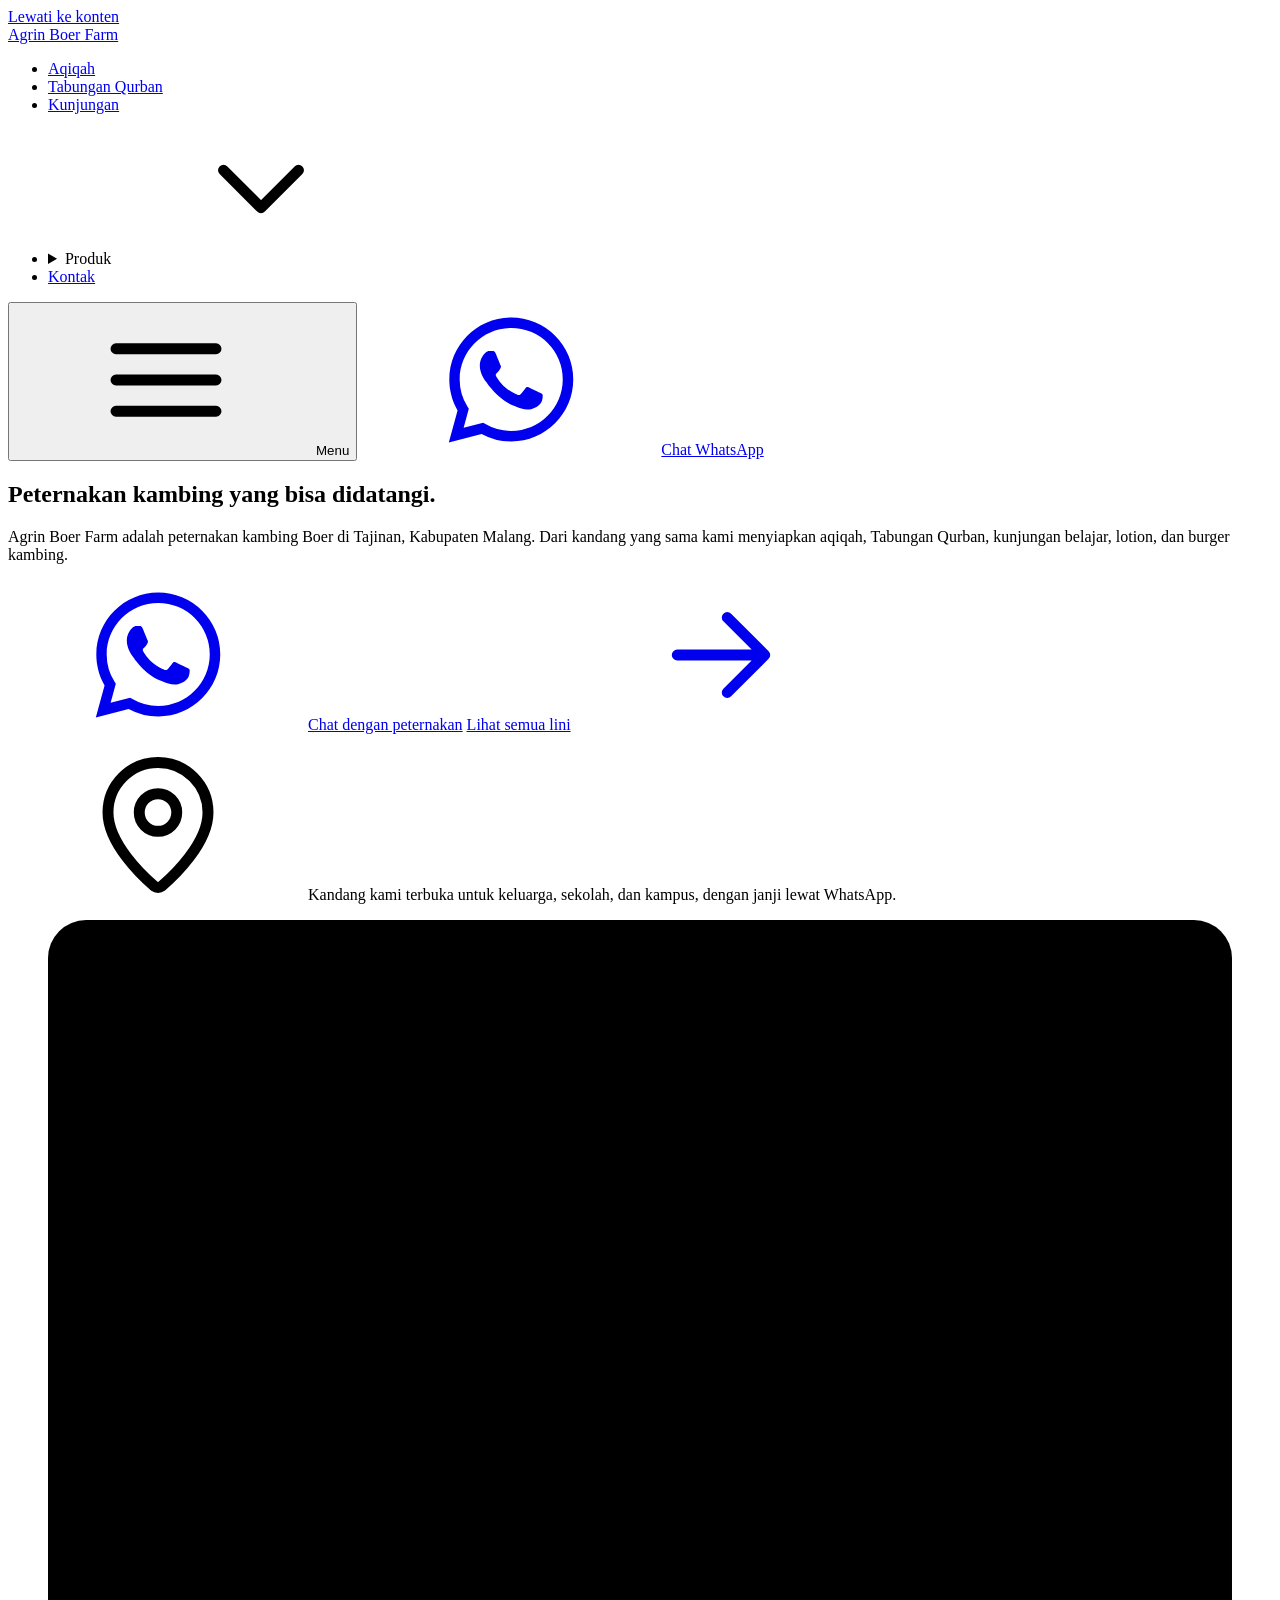
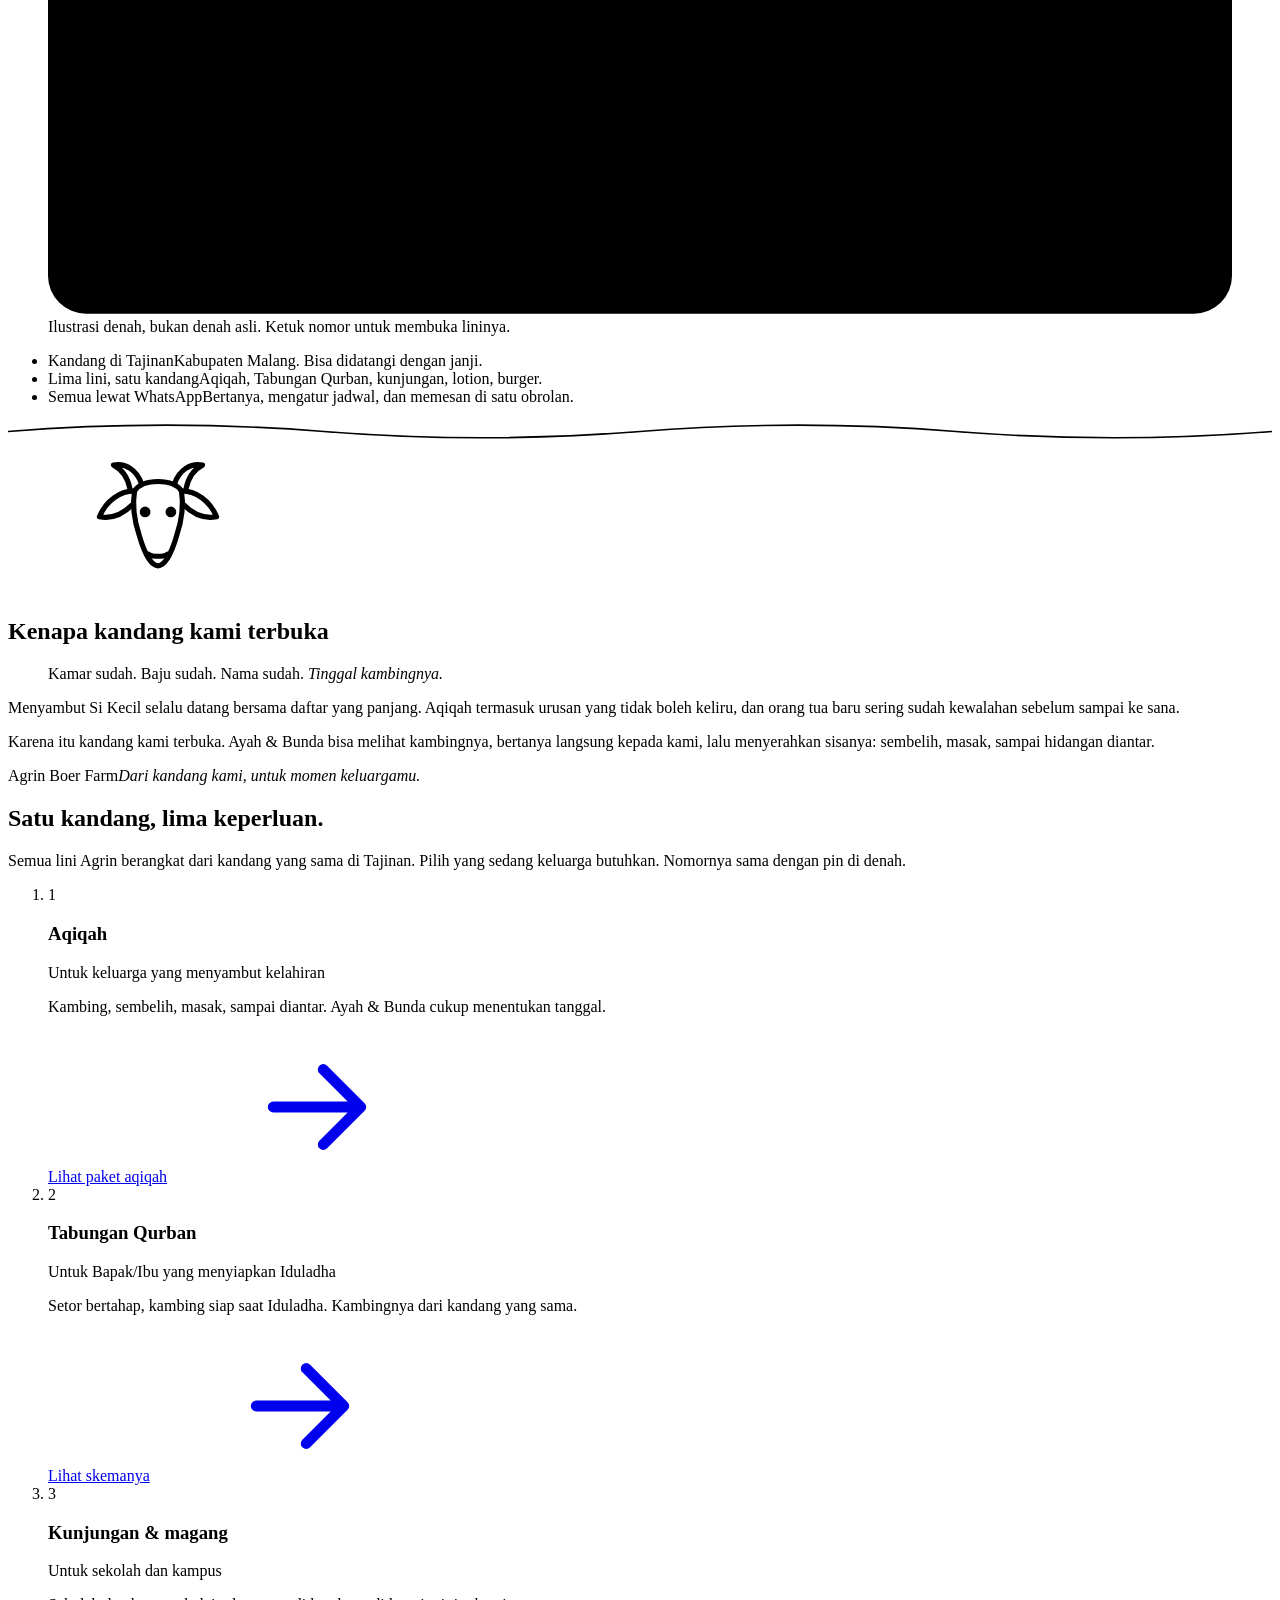
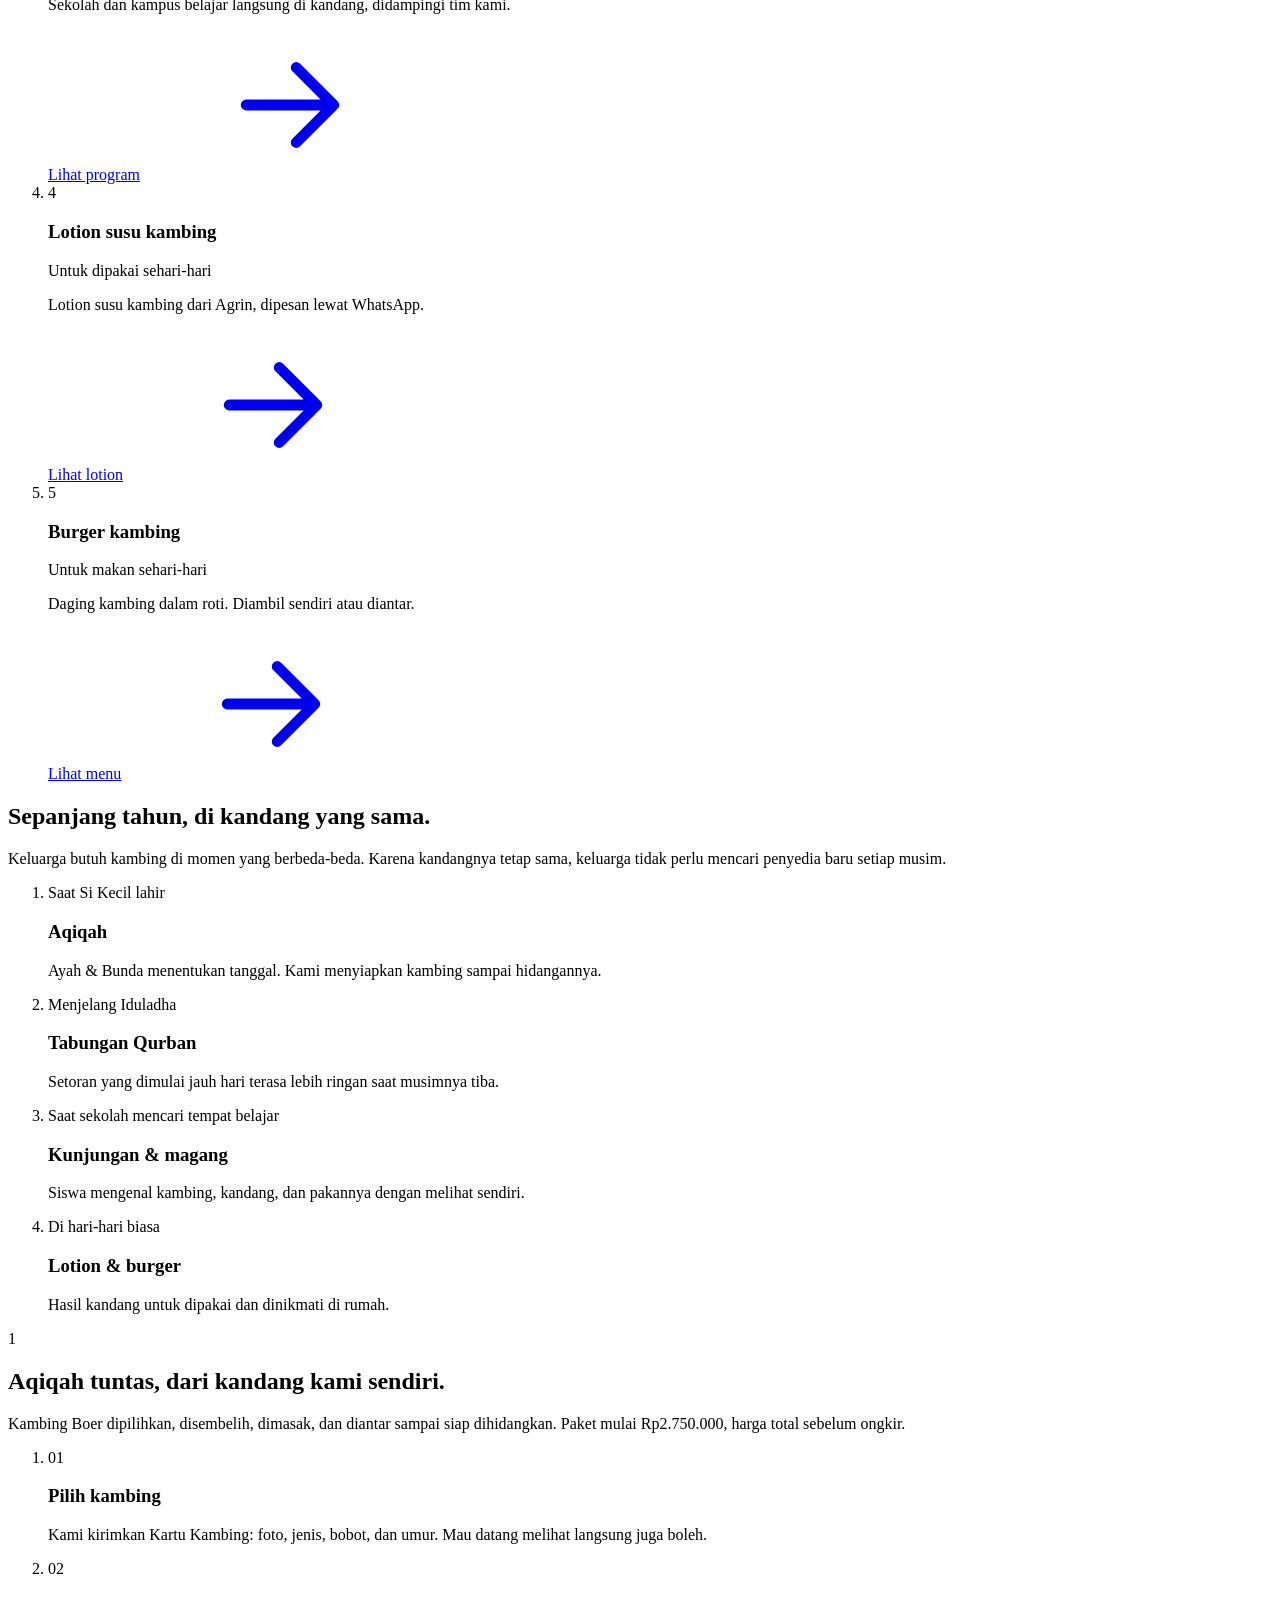
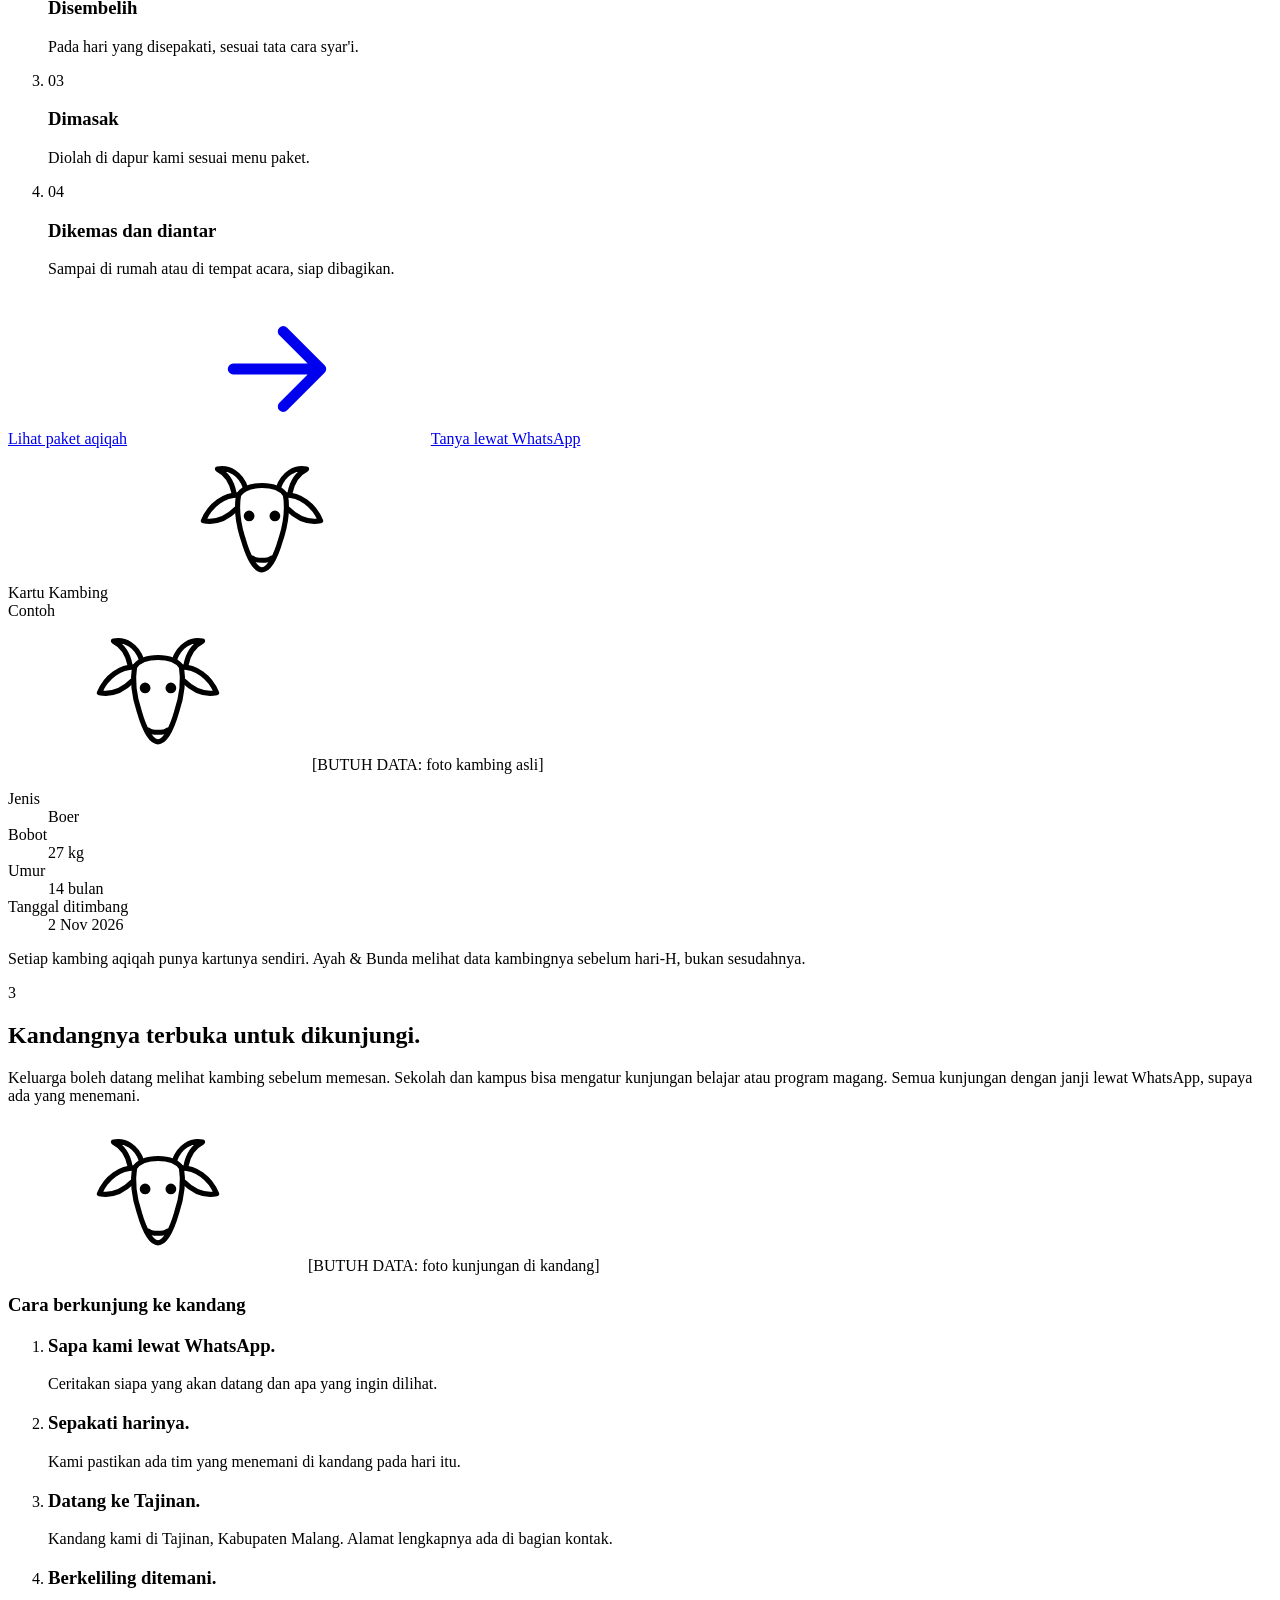
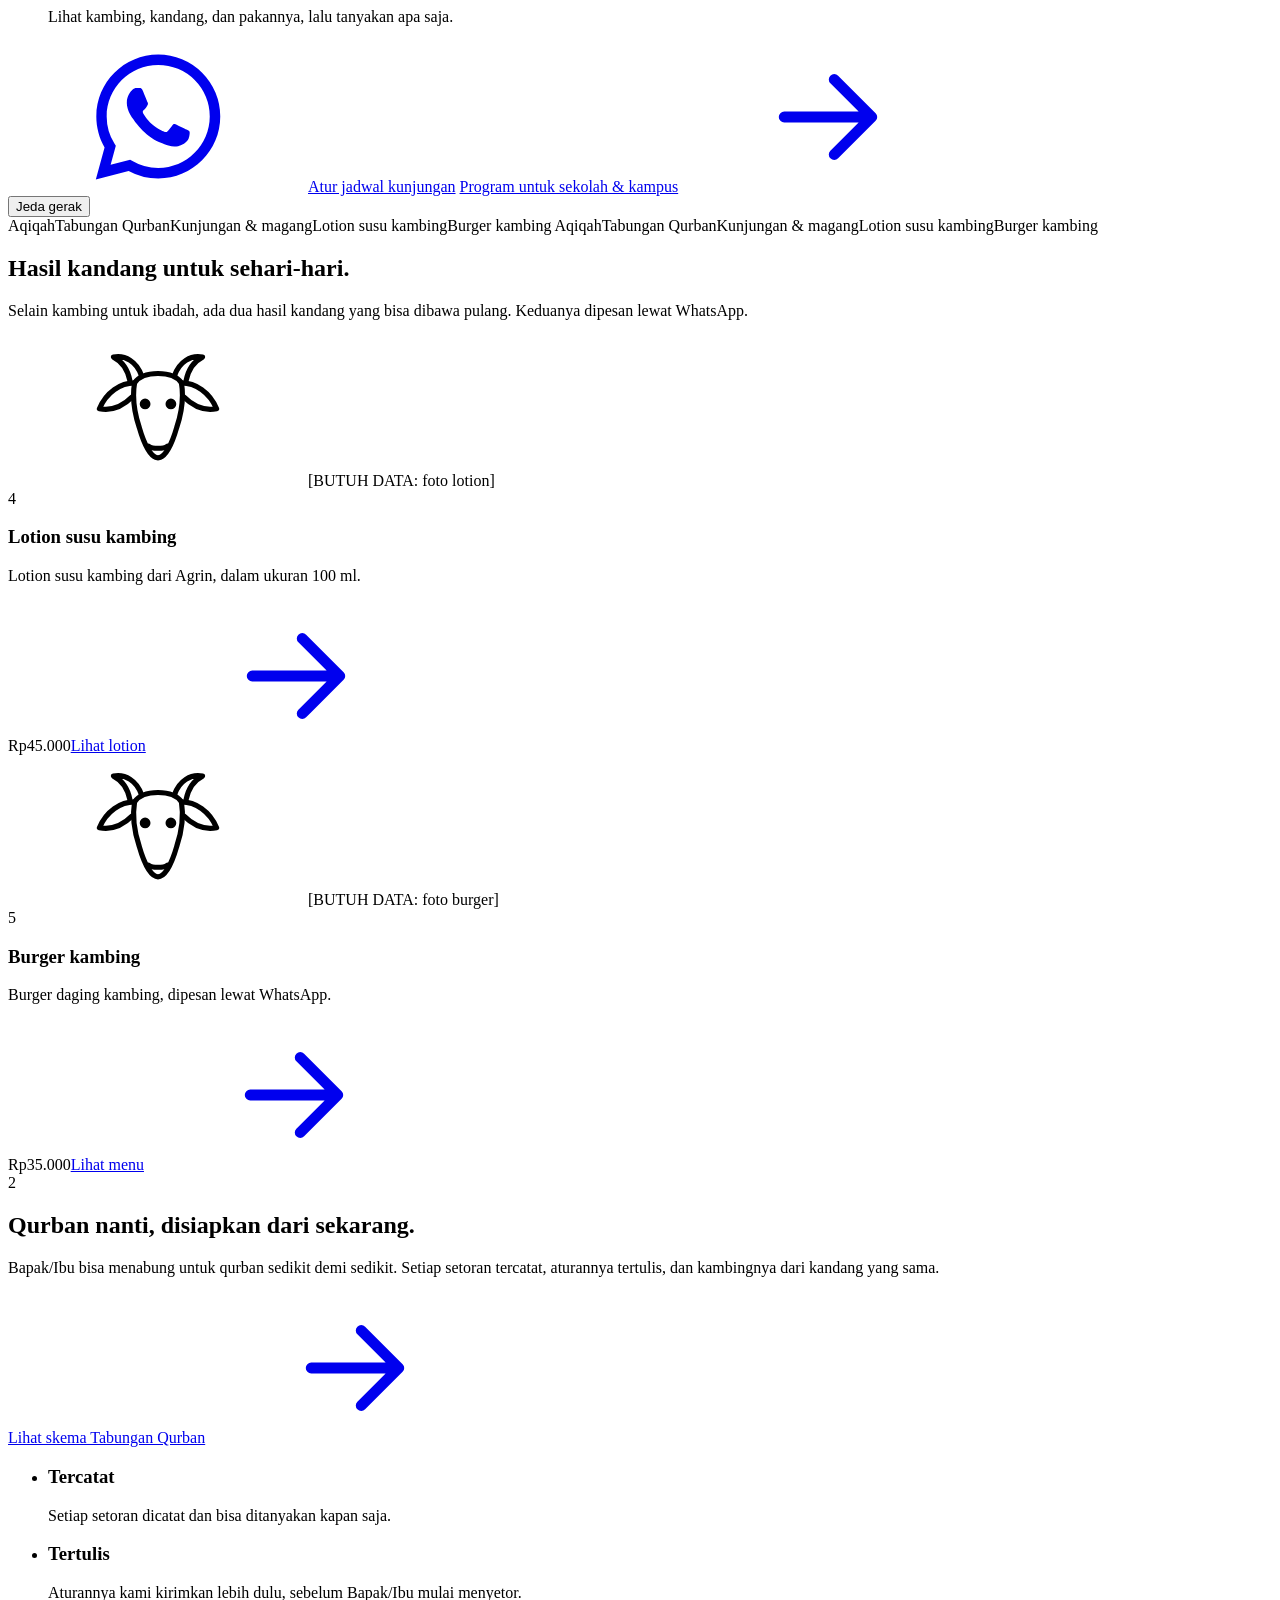
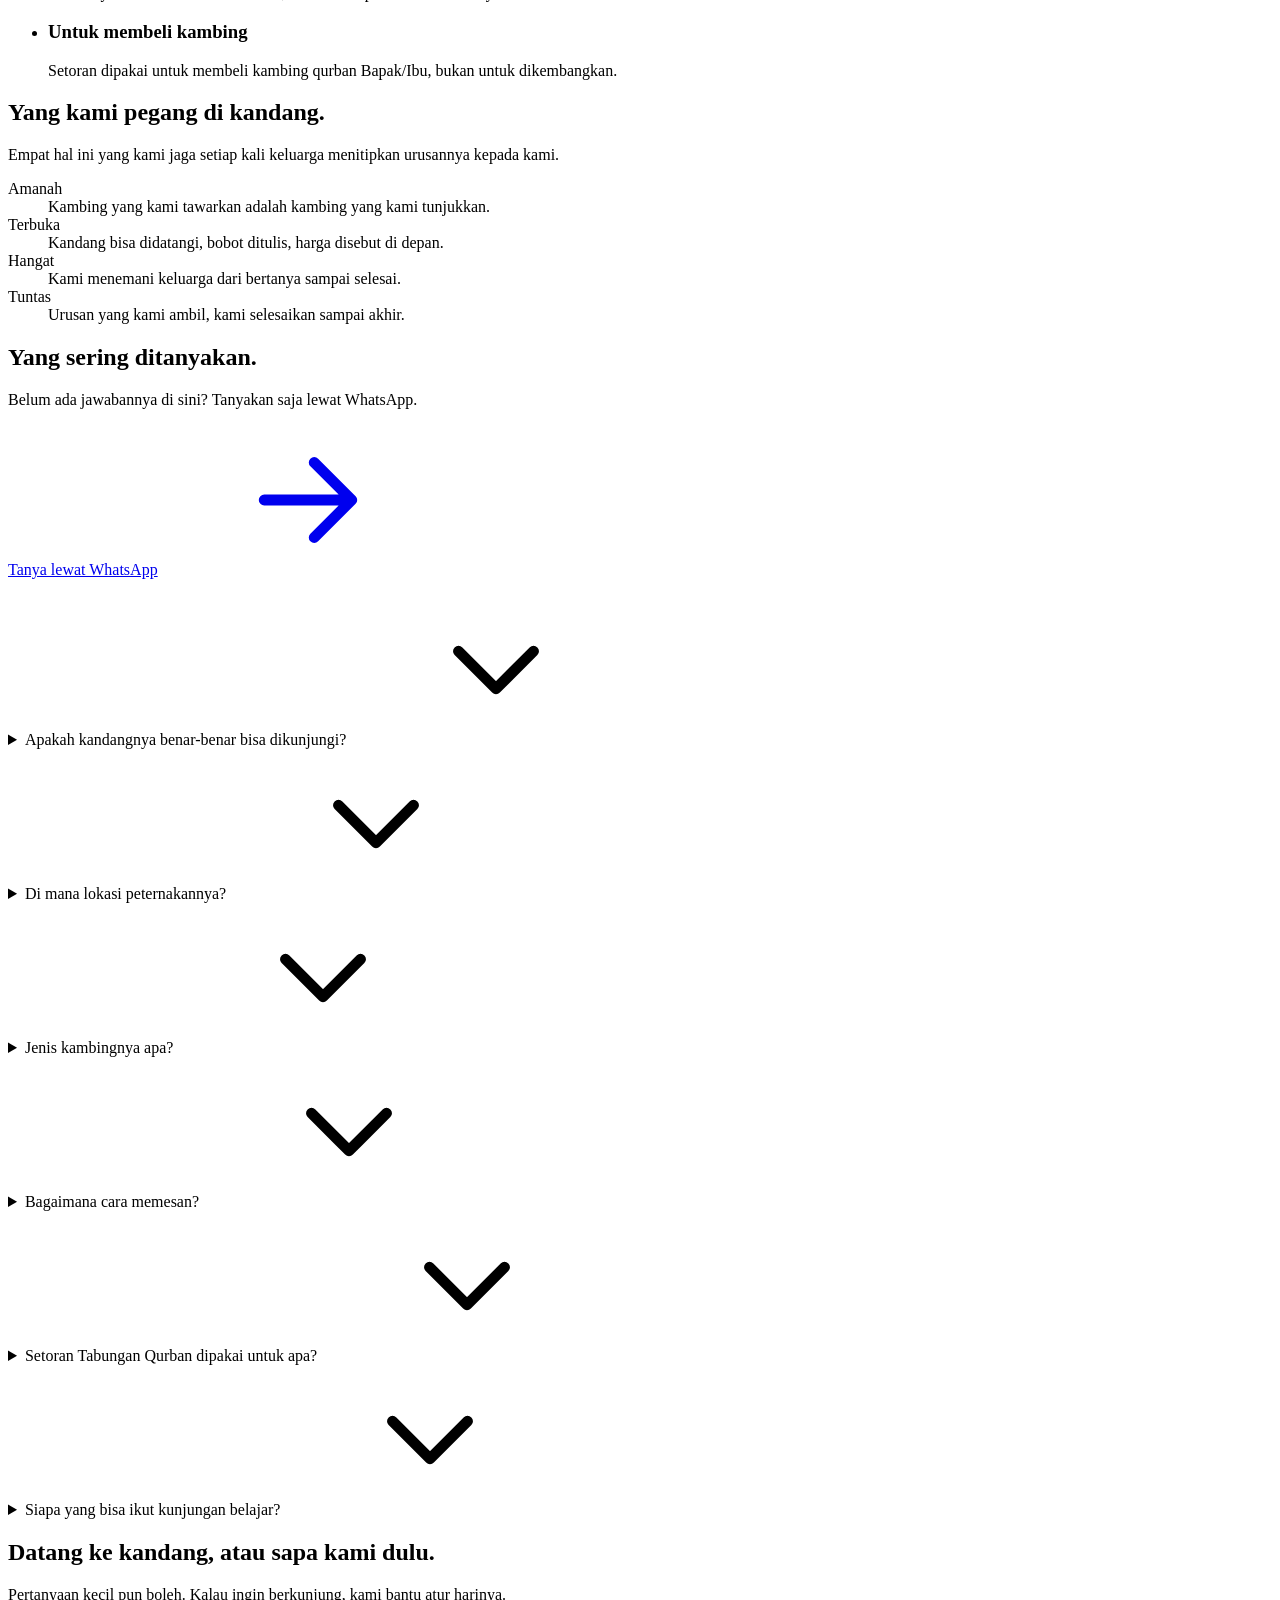
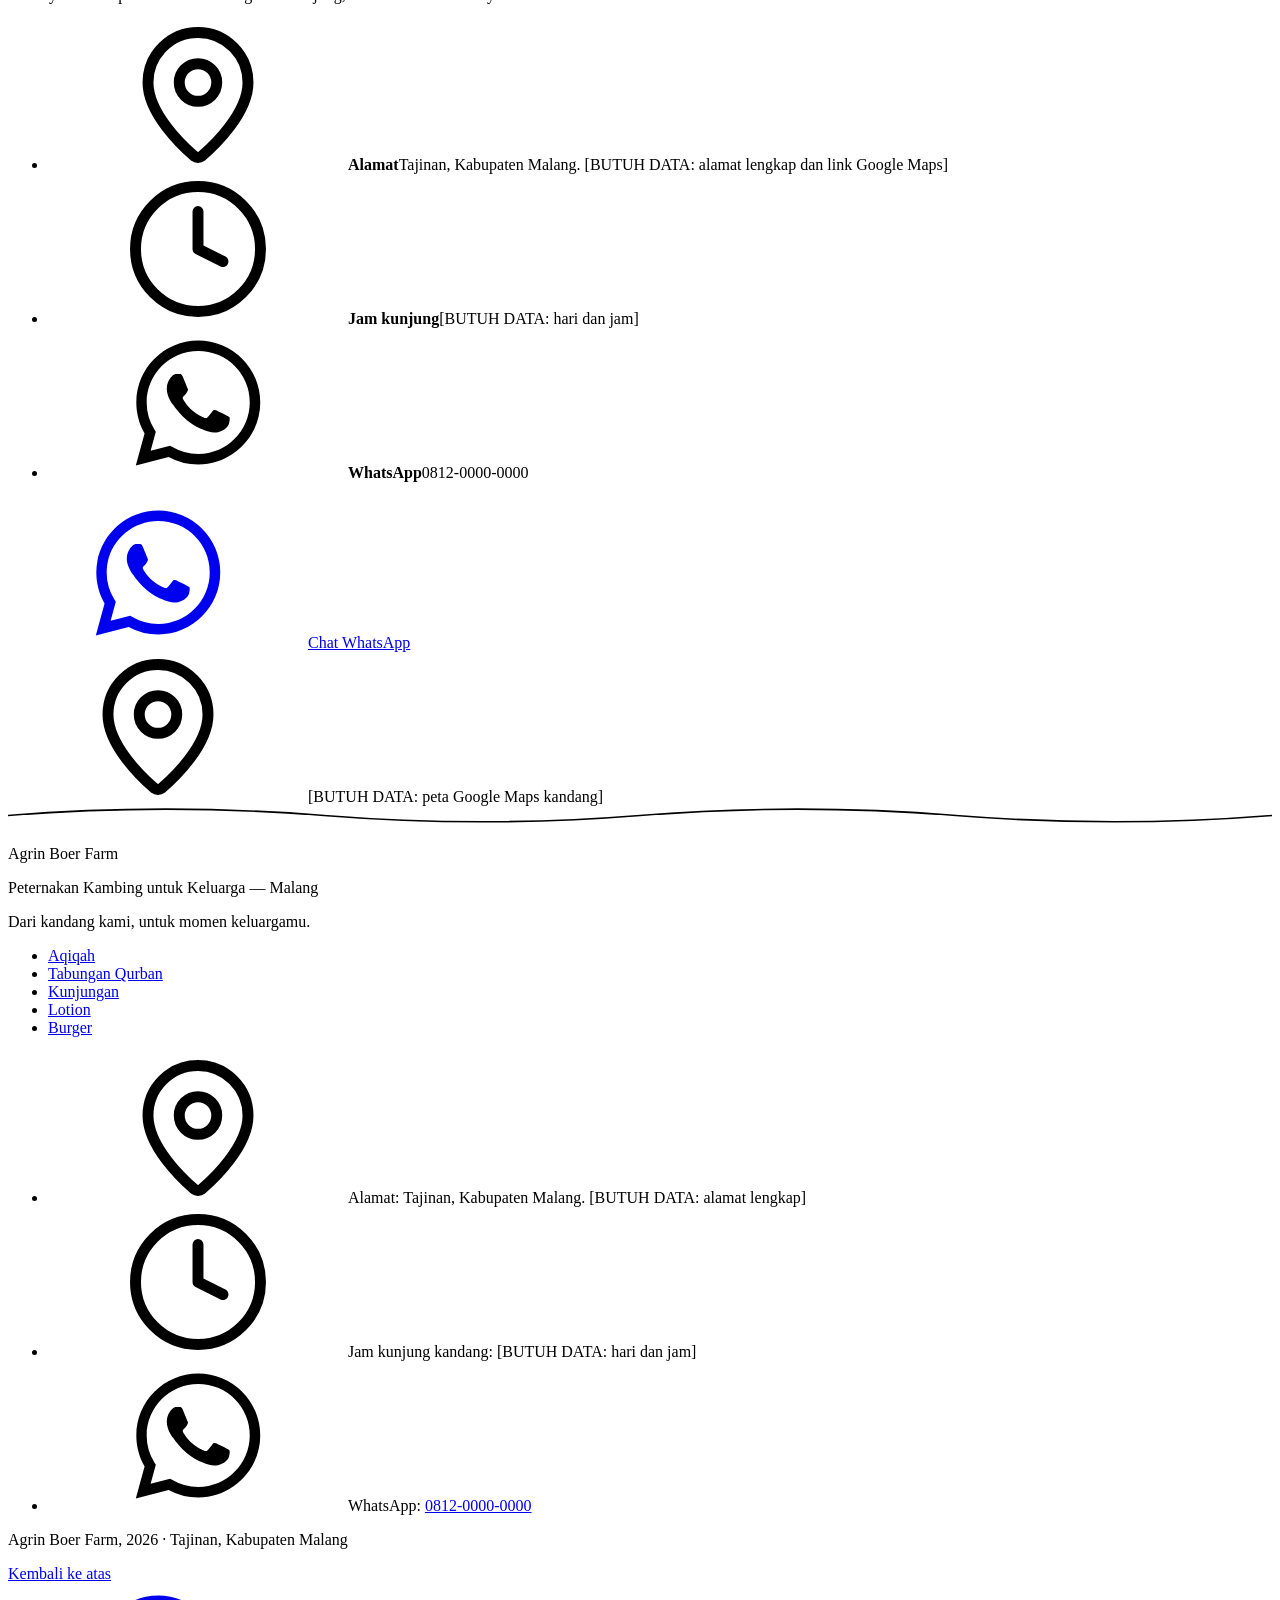
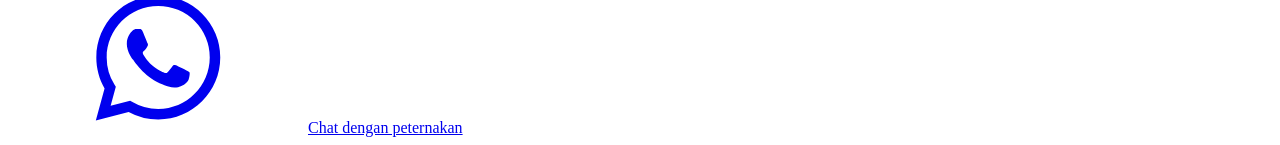
==== commit 46e065c7: "Halaman lini v1.3 dirakit; jeda gerak (WCAG 2.2.2) dan perbaikan craft-floor - Tabungan Qurban, Kunj" ====
--- a/site/index.html
+++ b/site/index.html
@@ -237,8 +237,9 @@
     </div>
   </section>
 
-  <div class="pita-lini" aria-hidden="true">
-    <div class="pita-jalan">
+  <div class="pita-lini">
+    <button class="pita-jeda" type="button" aria-pressed="false">Jeda gerak</button>
+    <div class="pita-jalan" aria-hidden="true">
       <span>Aqiqah</span><i></i><span>Tabungan Qurban</span><i></i><span>Kunjungan &amp; magang</span><i></i><span>Lotion susu kambing</span><i></i><span>Burger kambing</span><i></i>
       <span>Aqiqah</span><i></i><span>Tabungan Qurban</span><i></i><span>Kunjungan &amp; magang</span><i></i><span>Lotion susu kambing</span><i></i><span>Burger kambing</span><i></i>
     </div>
@@ -297,10 +298,10 @@
         <p class="pengantar">Empat hal ini yang kami jaga setiap kali keluarga menitipkan urusannya kepada kami.</p>
       </div>
       <dl class="nilai">
-        <div><span class="nilai-no" aria-hidden="true">01</span><dt>Amanah</dt><dd>Kambing yang kami tawarkan adalah kambing yang kami tunjukkan.</dd></div>
-        <div><span class="nilai-no" aria-hidden="true">02</span><dt>Terbuka</dt><dd>Kandang bisa didatangi, bobot ditulis, harga disebut di depan.</dd></div>
-        <div><span class="nilai-no" aria-hidden="true">03</span><dt>Hangat</dt><dd>Kami menemani keluarga dari bertanya sampai selesai.</dd></div>
-        <div><span class="nilai-no" aria-hidden="true">04</span><dt>Tuntas</dt><dd>Urusan yang kami ambil, kami selesaikan sampai akhir.</dd></div>
+        <div><dt>Amanah</dt><dd>Kambing yang kami tawarkan adalah kambing yang kami tunjukkan.</dd></div>
+        <div><dt>Terbuka</dt><dd>Kandang bisa didatangi, bobot ditulis, harga disebut di depan.</dd></div>
+        <div><dt>Hangat</dt><dd>Kami menemani keluarga dari bertanya sampai selesai.</dd></div>
+        <div><dt>Tuntas</dt><dd>Urusan yang kami ambil, kami selesaikan sampai akhir.</dd></div>
       </dl>
     </div>
   </section>
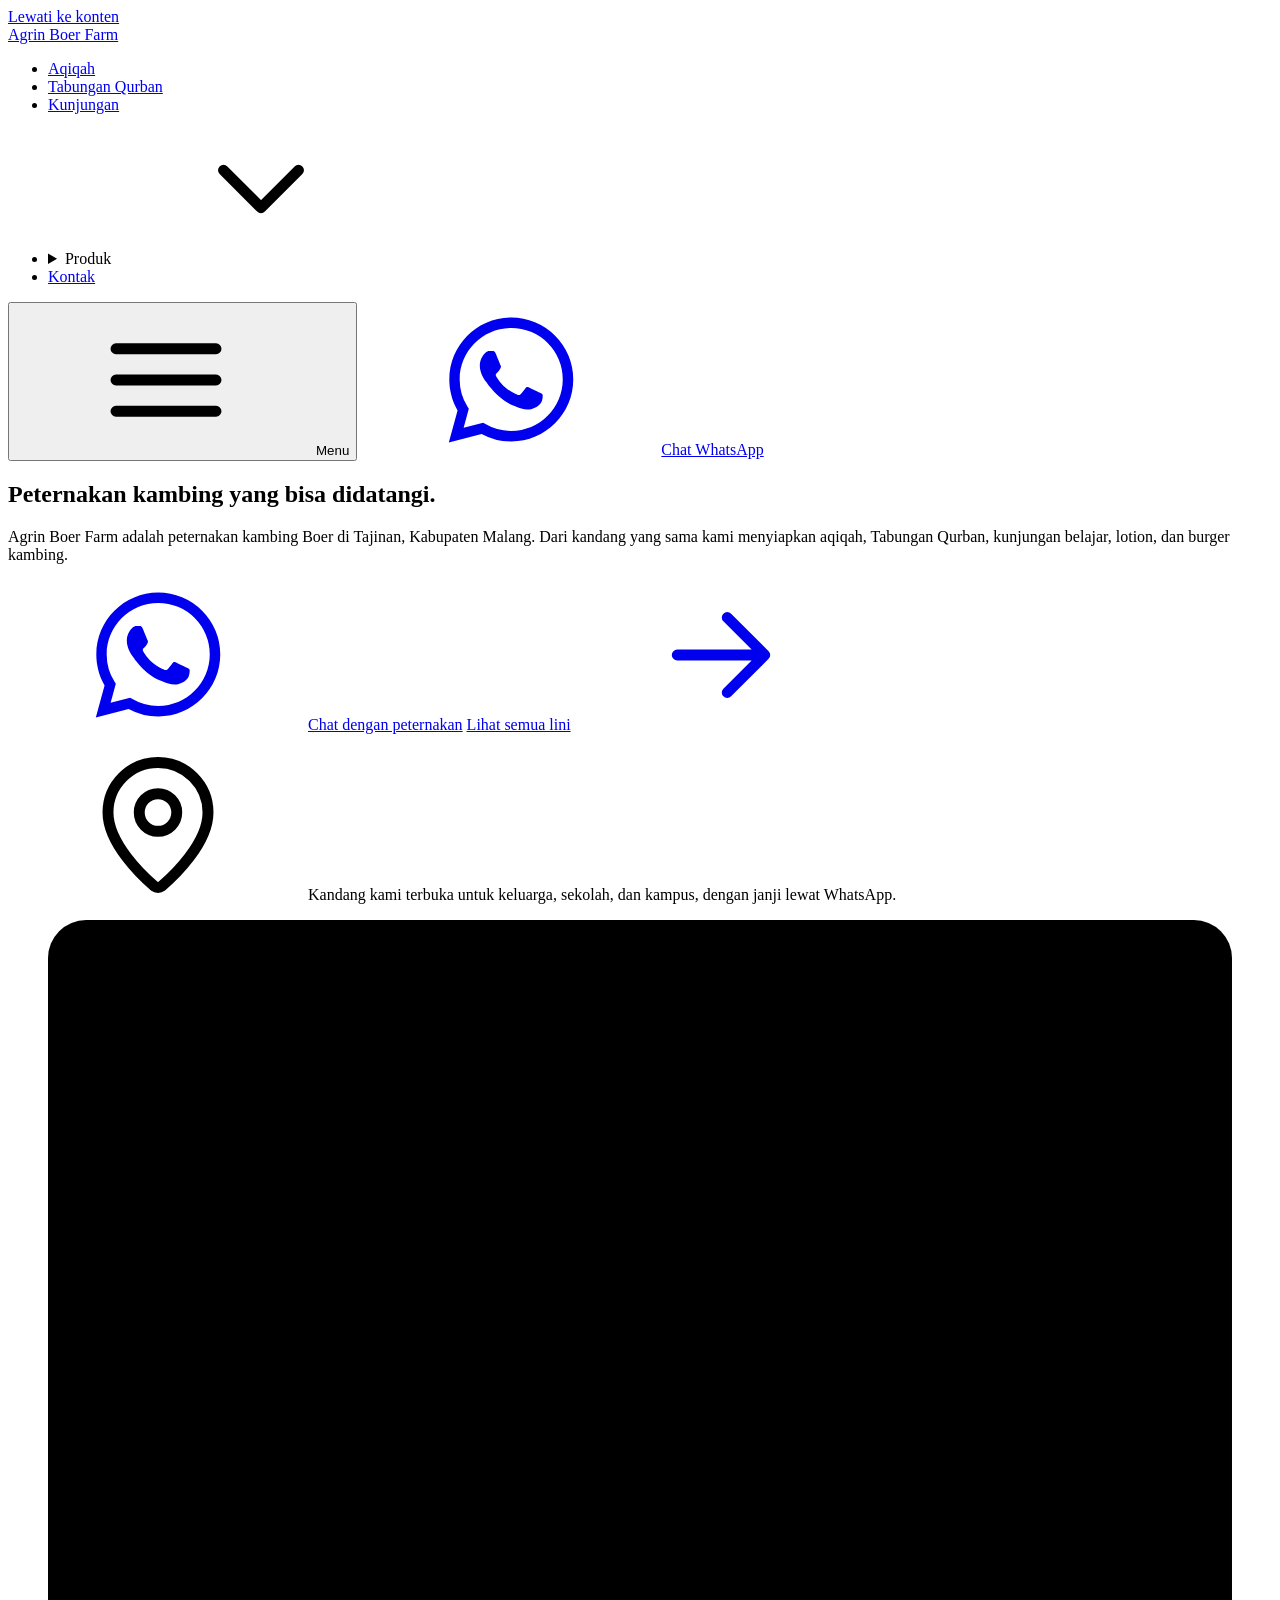
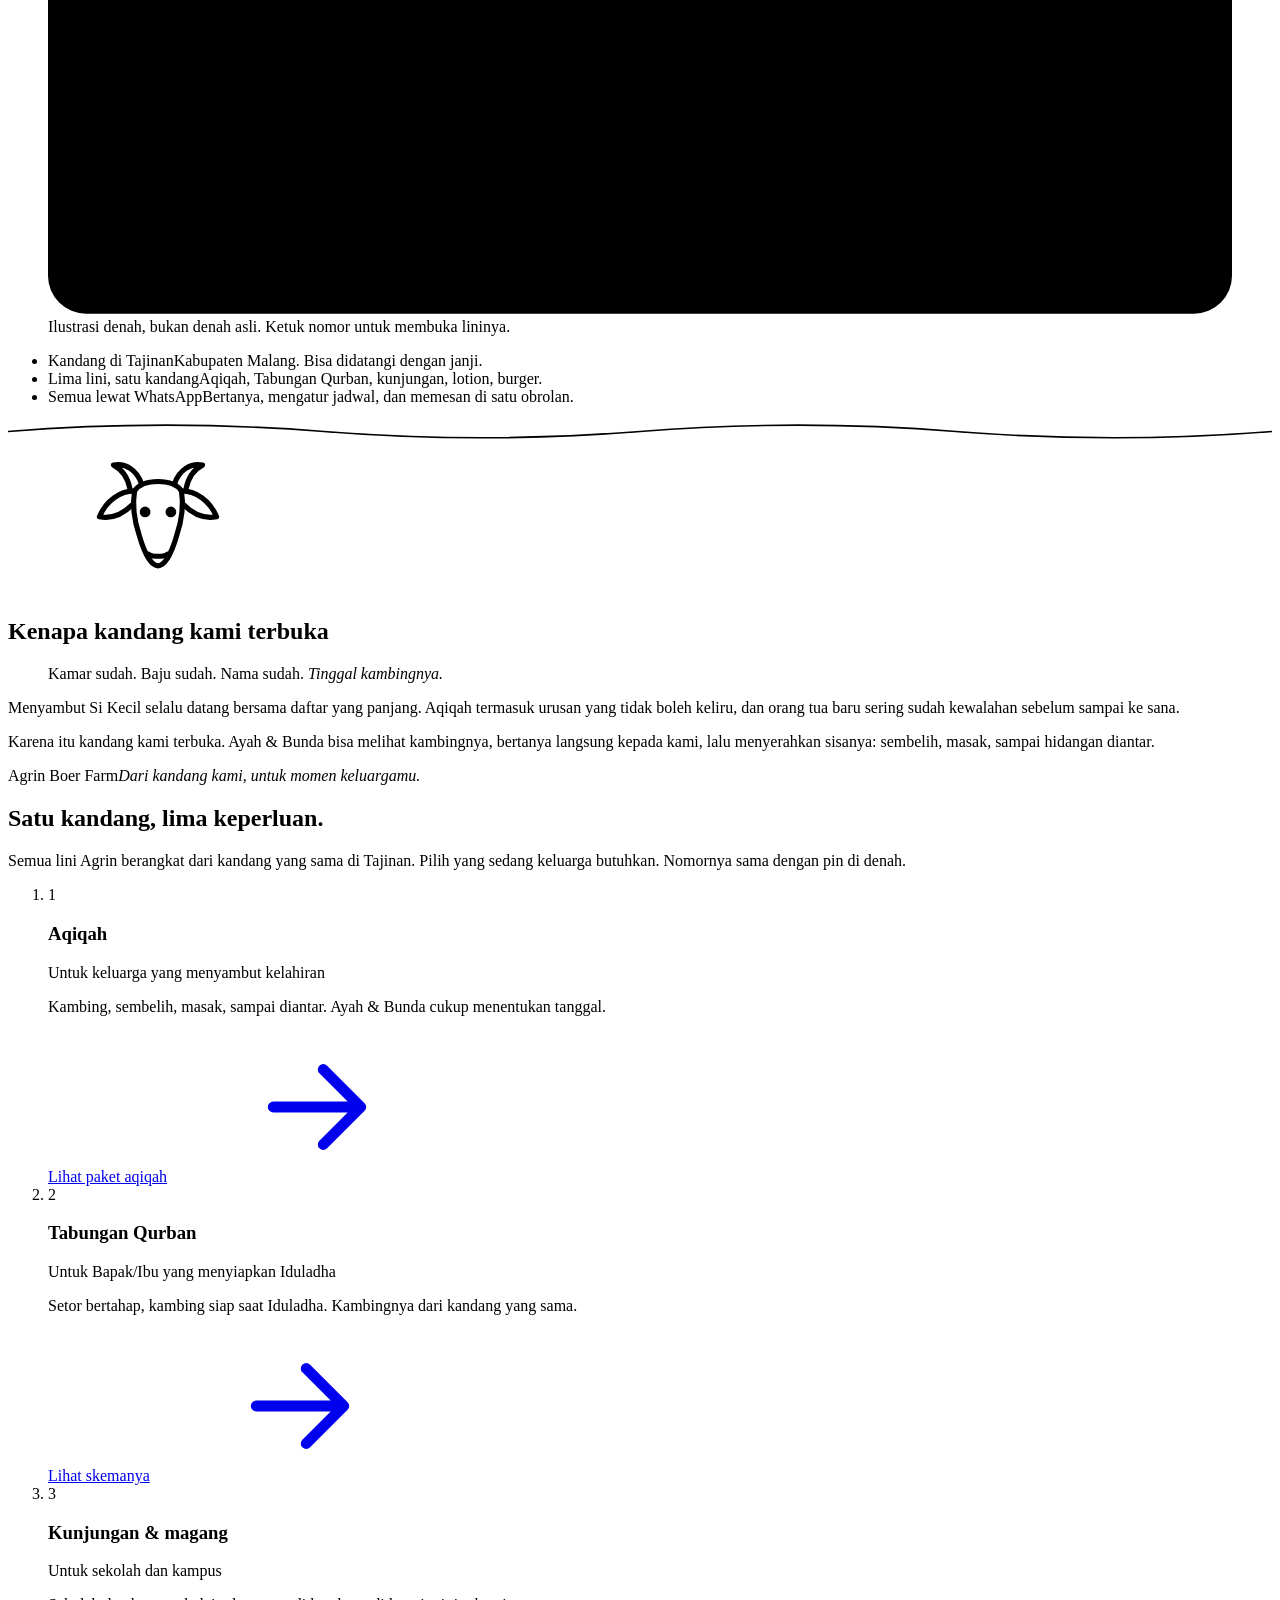
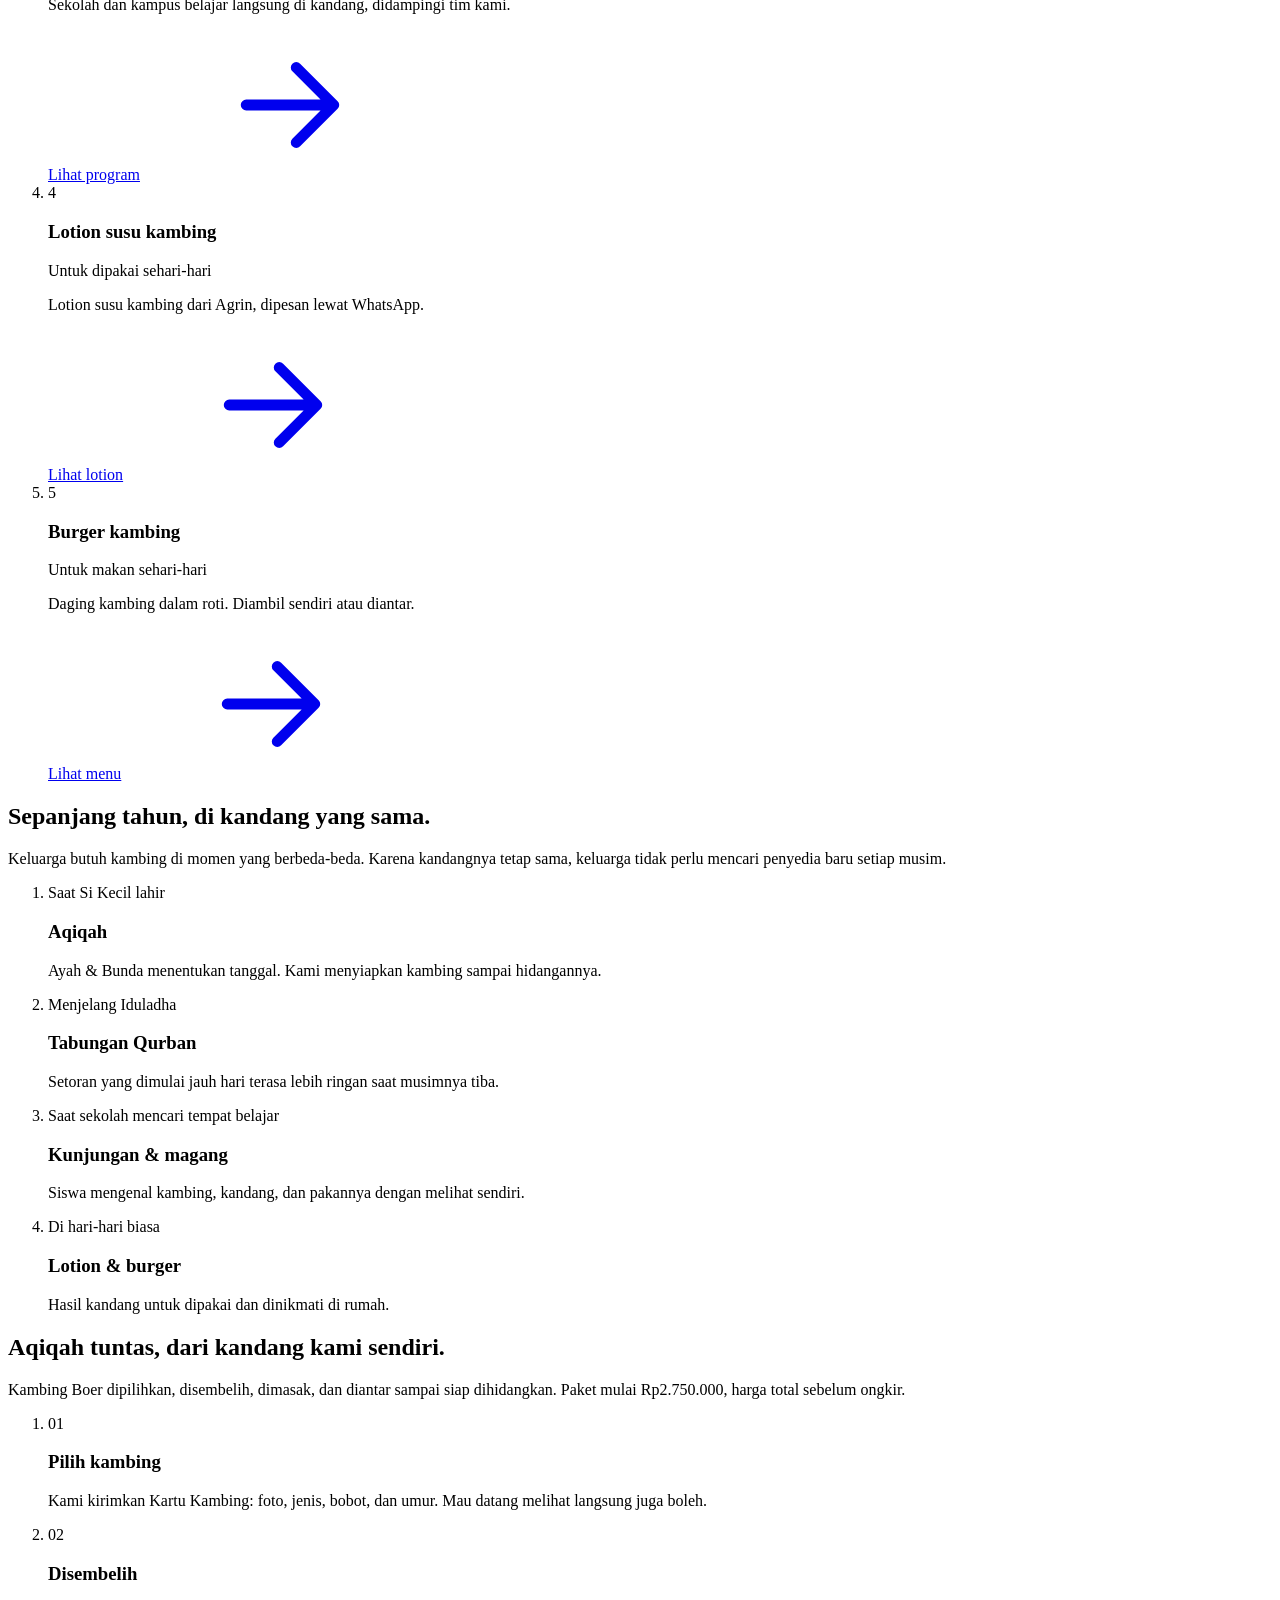
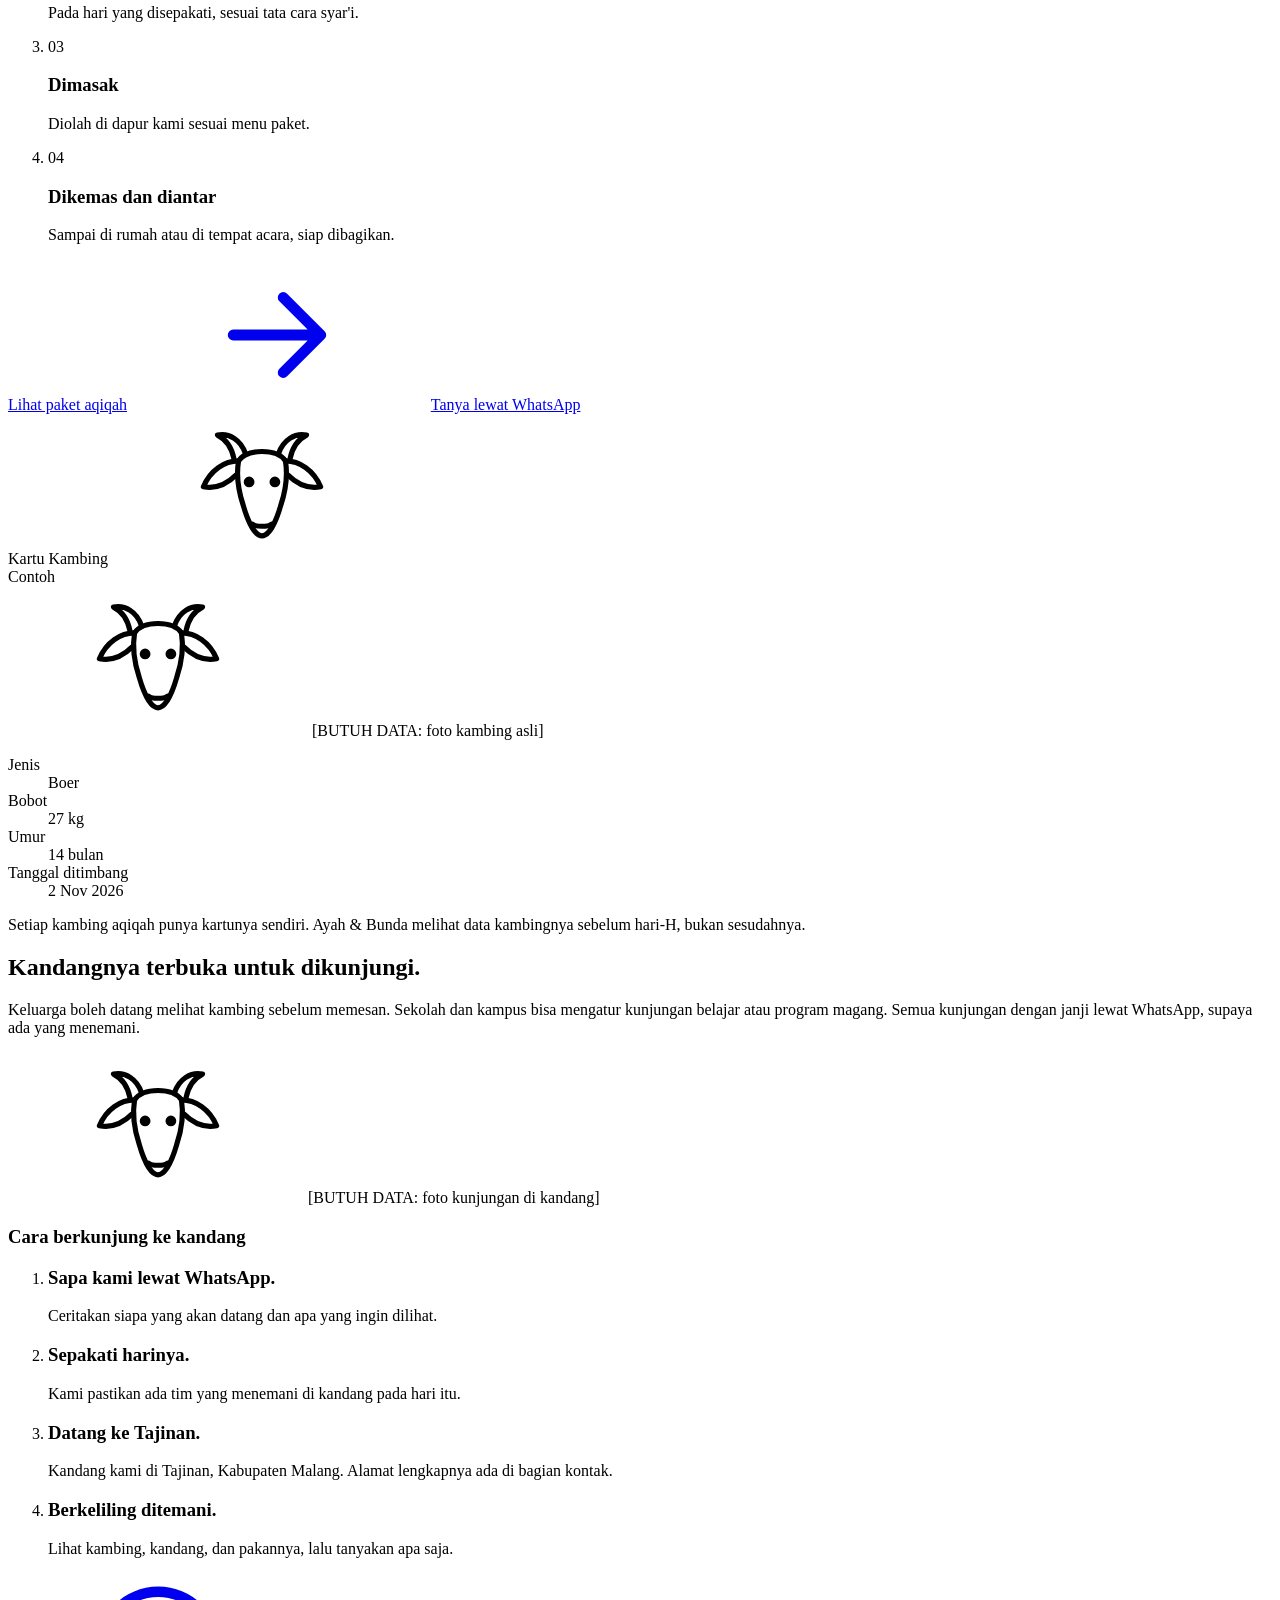
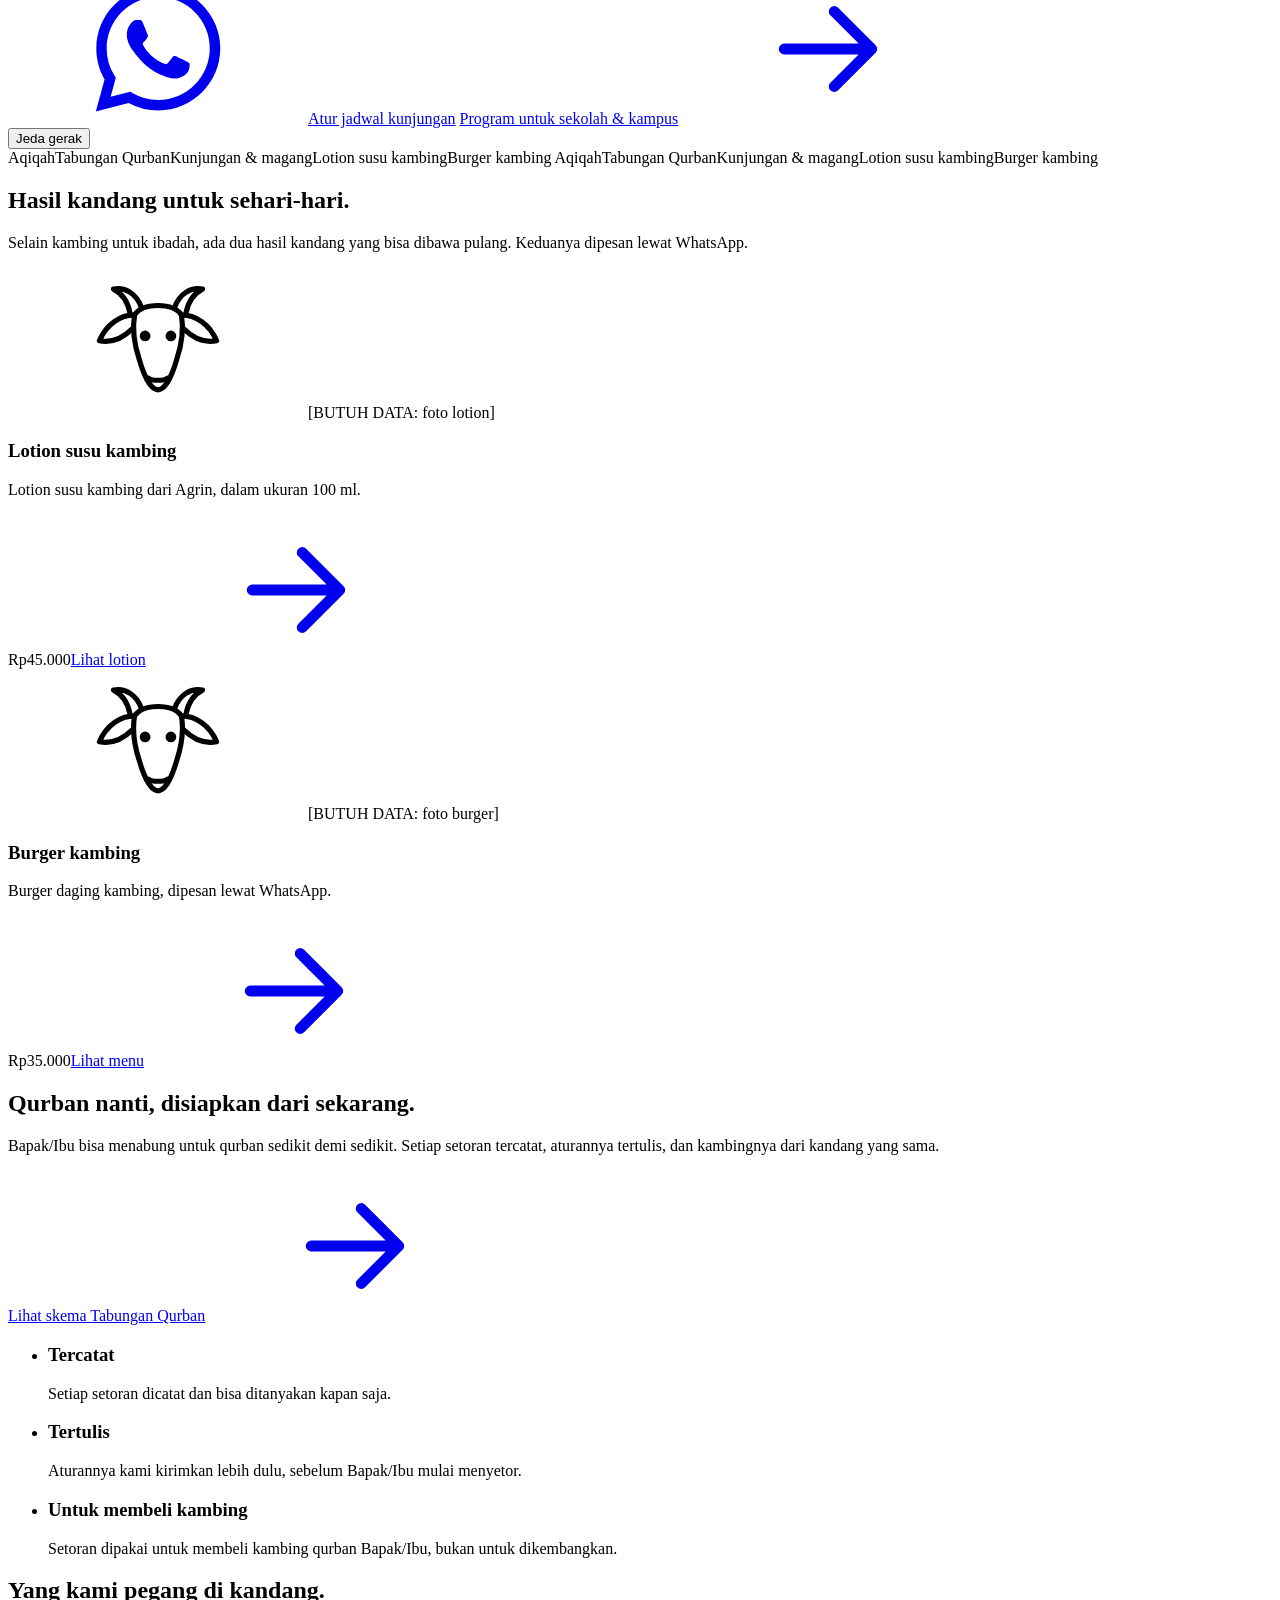
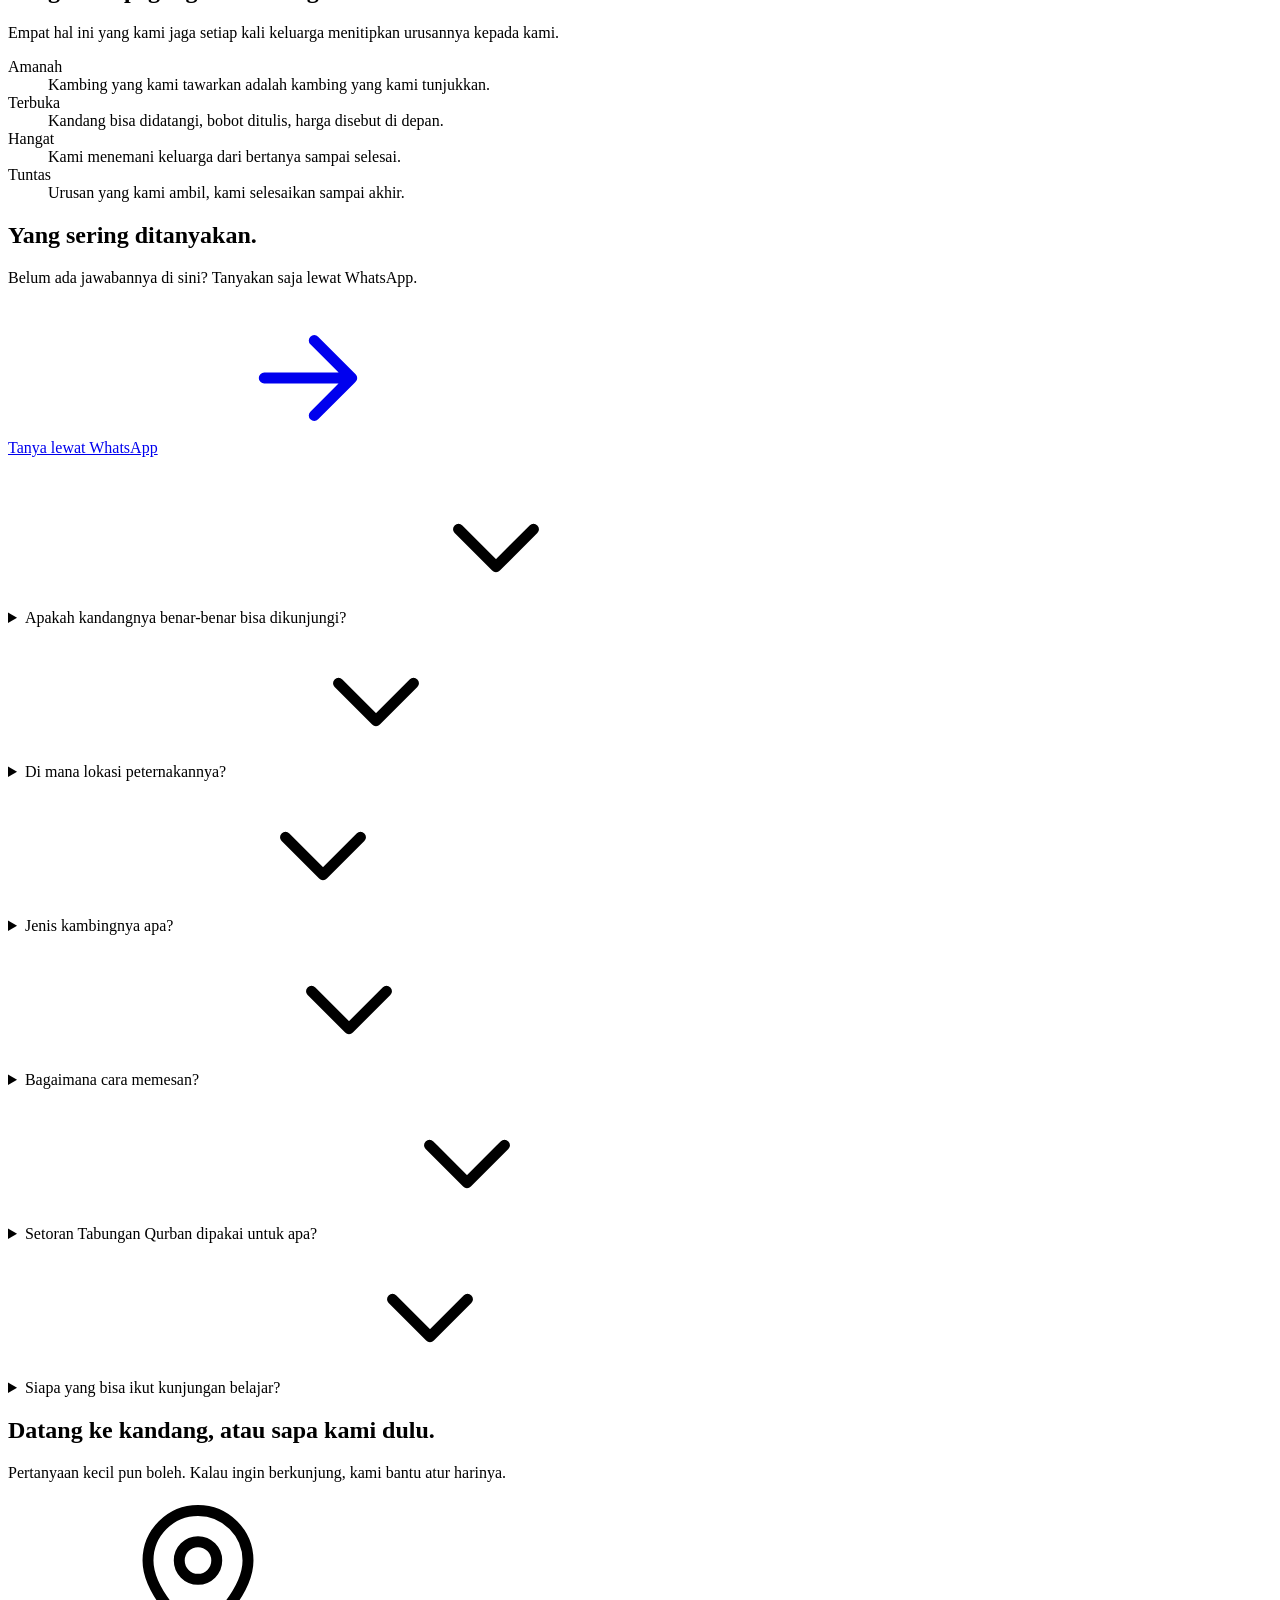
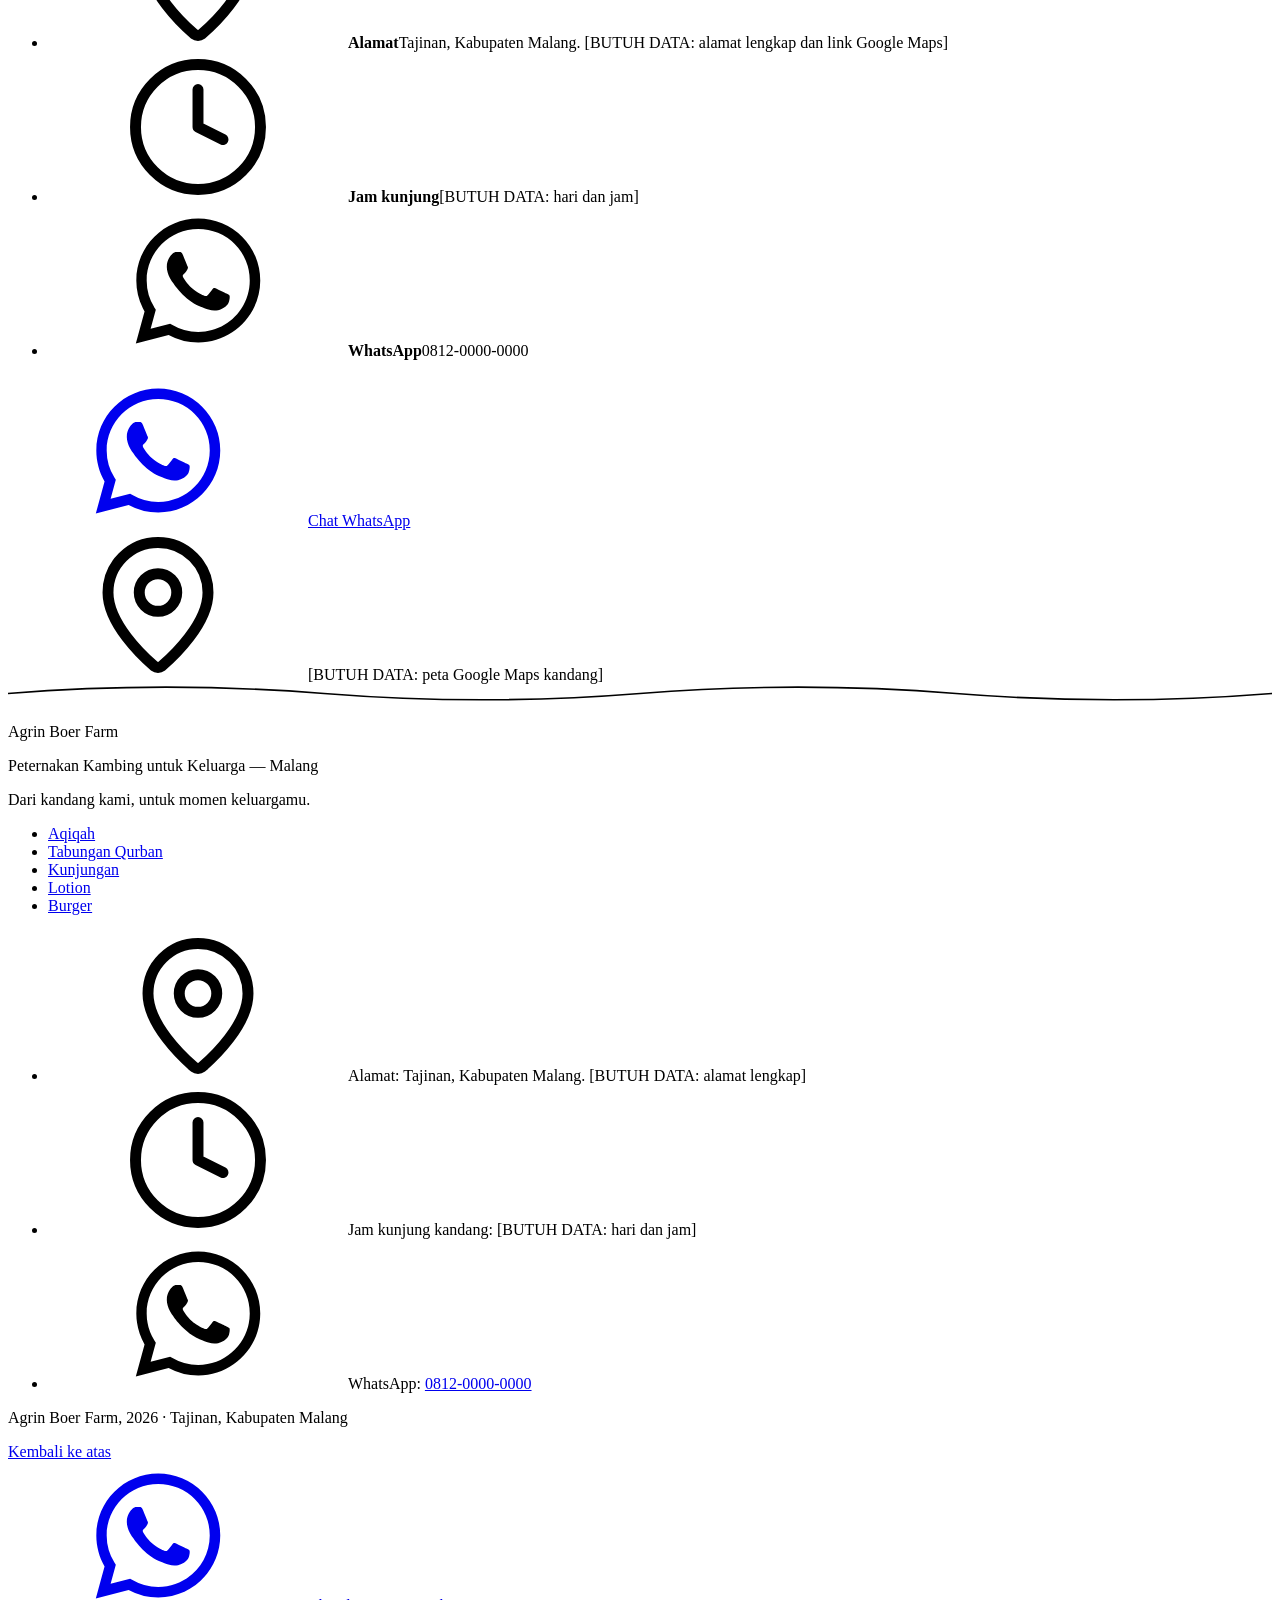
==== commit 6c6f9862: "Hapus penanda pos bernomor dari hero lini, judul section beranda, dan kartu produk Atas permintaan p" ====
--- a/site/index.html
+++ b/site/index.html
@@ -178,7 +178,7 @@
   <section class="section sorotan" aria-labelledby="judul-aqiqah">
     <div class="wrap dua-kolom sorotan-tata">
       <div>
-        <div class="judul-pos judul-section"><span class="pos-no" aria-hidden="true"><span>1</span></span><h2 id="judul-aqiqah">Aqiqah tuntas, dari kandang kami sendiri.</h2></div>
+        <h2 id="judul-aqiqah" class="judul-section">Aqiqah tuntas, dari kandang kami sendiri.</h2>
         <p class="pengantar">Kambing Boer dipilihkan, disembelih, dimasak, dan diantar sampai siap dihidangkan. Paket mulai <span data-dummy>Rp2.750.000</span>, harga total sebelum ongkir.</p>
         <ol class="tahap">
           <li><span class="tahap-no" aria-hidden="true">01</span><div><h3>Pilih kambing</h3><p>Kami kirimkan Kartu Kambing: foto, jenis, bobot, dan umur. Mau datang melihat langsung juga boleh.</p></div></li>
@@ -218,7 +218,7 @@
     <div class="wrap">
       <div class="dua-kolom kandang-tata">
         <div>
-          <div class="judul-pos judul-section"><span class="pos-no" aria-hidden="true"><span>3</span></span><h2 id="judul-kandang">Kandangnya terbuka untuk dikunjungi.</h2></div>
+          <h2 id="judul-kandang" class="judul-section">Kandangnya terbuka untuk dikunjungi.</h2>
           <p class="pengantar">Keluarga boleh datang melihat kambing sebelum memesan. Sekolah dan kampus bisa mengatur kunjungan belajar atau program magang. Semua kunjungan dengan janji lewat WhatsApp, supaya ada yang menemani.</p>
         </div>
         <div class="slot-foto" data-sementara><svg aria-hidden="true"><use href="#i-boer"/></svg><span class="butuh">[BUTUH DATA: foto kunjungan di kandang]</span></div>
@@ -257,7 +257,7 @@
         <article class="kartu kartu-produk">
           <div class="slot-foto" data-sementara><svg aria-hidden="true"><use href="#i-boer"/></svg><span class="butuh">[BUTUH DATA: foto lotion]</span></div>
           <div class="isi">
-            <div class="judul-pos"><span class="pos-no" aria-hidden="true"><span>4</span></span><h3>Lotion susu kambing</h3></div>
+            <h3>Lotion susu kambing</h3>
             <p>Lotion susu kambing dari Agrin, dalam ukuran <span data-dummy>100 ml</span>.</p>
             <div class="produk-kaki"><span class="angka"><span data-dummy>Rp45.000</span></span><a class="btn btn--garis" href="/lotion/">Lihat lotion<svg aria-hidden="true"><use href="#i-panah"/></svg></a></div>
           </div>
@@ -265,7 +265,7 @@
         <article class="kartu kartu-produk">
           <div class="slot-foto" data-sementara><svg aria-hidden="true"><use href="#i-boer"/></svg><span class="butuh">[BUTUH DATA: foto burger]</span></div>
           <div class="isi">
-            <div class="judul-pos"><span class="pos-no" aria-hidden="true"><span>5</span></span><h3>Burger kambing</h3></div>
+            <h3>Burger kambing</h3>
             <p>Burger daging kambing, dipesan lewat WhatsApp.</p>
             <div class="produk-kaki"><span class="angka"><span data-dummy>Rp35.000</span></span><a class="btn btn--garis" href="/burger/">Lihat menu<svg aria-hidden="true"><use href="#i-panah"/></svg></a></div>
           </div>
@@ -277,7 +277,7 @@
   <section class="section section-tua tabungan" aria-labelledby="judul-tabungan">
     <div class="wrap dua-kolom tabungan-tata">
       <div>
-        <div class="judul-pos judul-section"><span class="pos-no" aria-hidden="true"><span>2</span></span><h2 id="judul-tabungan">Qurban nanti, disiapkan dari sekarang.</h2></div>
+        <h2 id="judul-tabungan" class="judul-section">Qurban nanti, disiapkan dari sekarang.</h2>
         <p class="pengantar">Bapak/Ibu bisa menabung untuk qurban sedikit demi sedikit. Setiap setoran tercatat, aturannya tertulis, dan kambingnya dari kandang yang sama.</p>
         <div class="aksi-baris" style="margin-top:var(--sp-6)">
           <a class="btn" href="/tabungan-qurban/">Lihat skema Tabungan Qurban<svg aria-hidden="true"><use href="#i-panah"/></svg></a>
